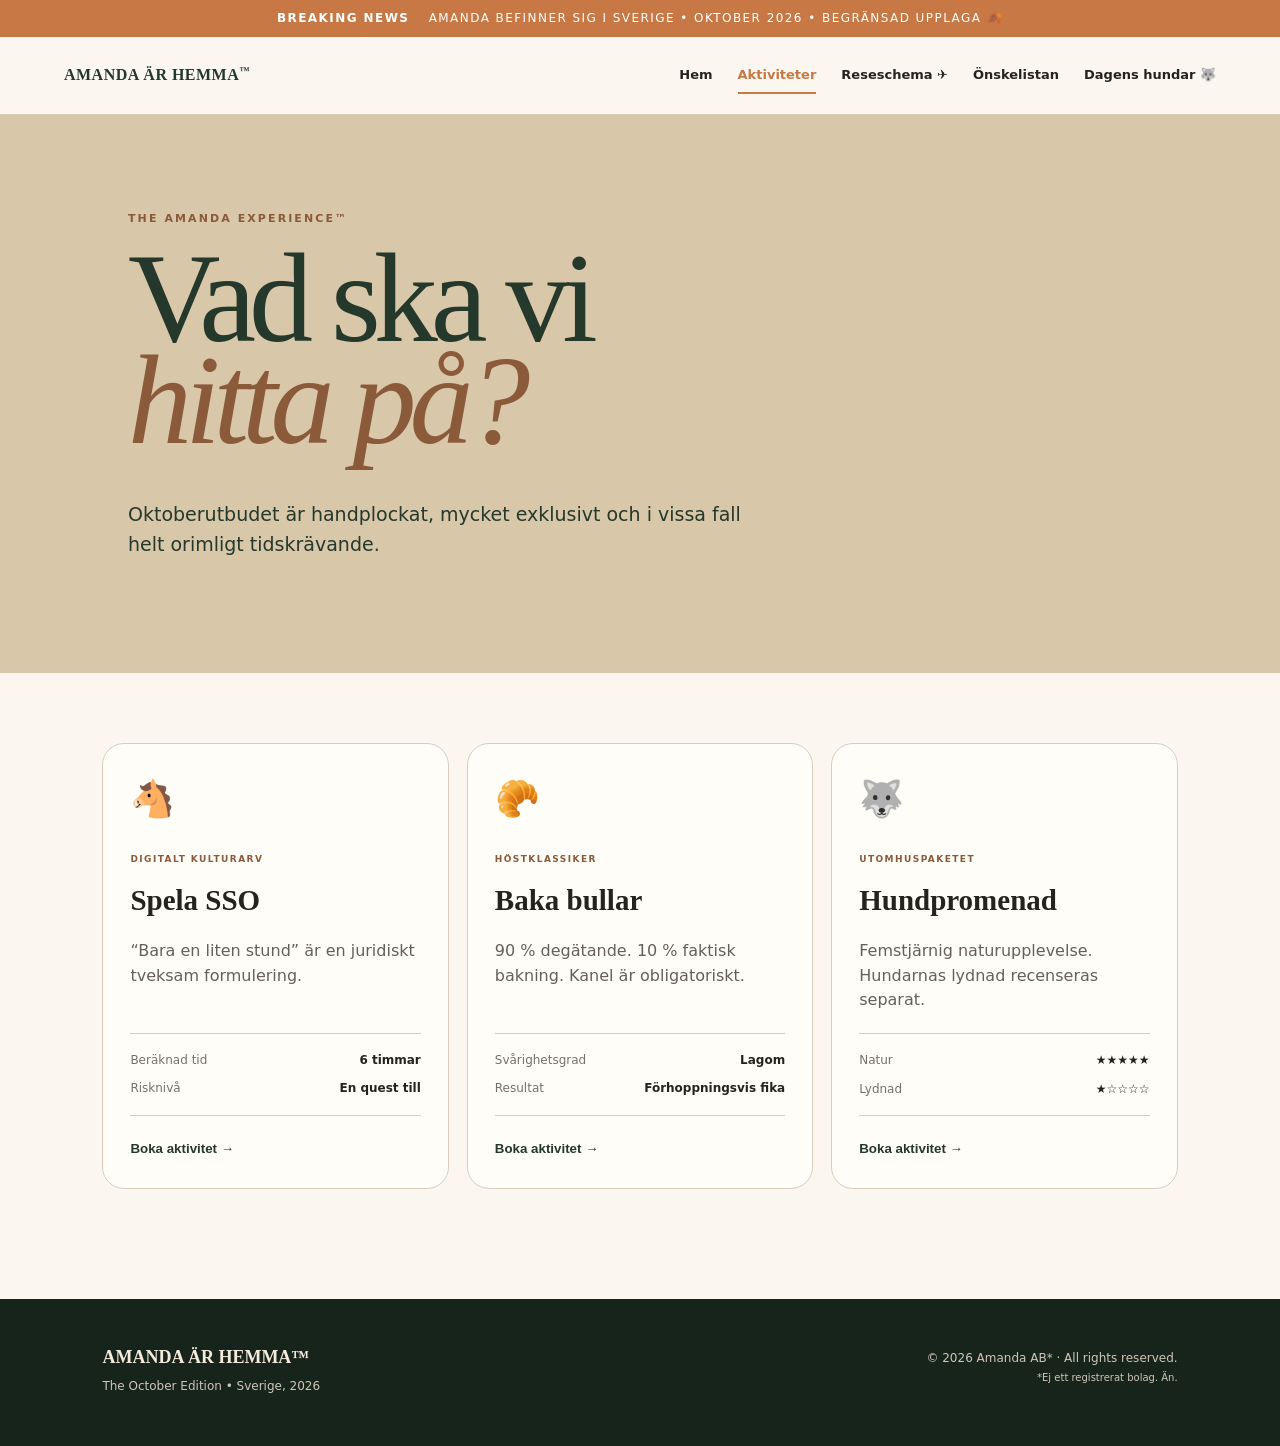
==== aktiviteter.html @ a044fa24 "Remove booking page from navigation and point home to activities" ====
<!doctype html><html lang="sv"><head><meta charset="utf-8"><meta name="viewport" content="width=device-width,initial-scale=1"><meta name="theme-color" content="#24382b"><title>Aktiviteter — Amanda är hemma™</title><link rel="stylesheet" href="style.css"></head><body class="page-akt"><div class="ticker"><span>BREAKING NEWS</span> Amanda befinner sig i Sverige • Oktober 2026 • Begränsad upplaga 🍂</div><header class="site-header"><a class="logo" href="index.html">AMANDA ÄR HEMMA<span>™</span></a><nav aria-label="Huvudmeny"><a href="index.html">Hem</a><a href="aktiviteter.html" class="active">Aktiviteter</a><a href="resa.html">Reseschema ✈️</a><a href="onskelista.html">Önskelistan</a><a href="hundar.html">Dagens hundar 🐺</a></nav></header><main><section class="page-hero activities-hero"><p class="eyebrow">THE AMANDA EXPERIENCE™</p><h1>Vad ska vi<br><em>hitta på?</em></h1><p>Oktoberutbudet är handplockat, mycket exklusivt och i vissa fall helt orimligt tidskrävande.</p></section><section class="content-shell"><div class="cards"><article class="activity-card"><div class="icon">🐴</div><span class="tag">DIGITALT KULTURARV</span><h3>Spela SSO</h3><p>“Bara en liten stund” är en juridiskt tveksam formulering.</p><dl><div><dt>Beräknad tid</dt><dd>6 timmar</dd></div><div><dt>Risknivå</dt><dd>En quest till</dd></div></dl><button class="book" data-activity="SSO-session">Boka aktivitet →</button></article><article class="activity-card"><div class="icon">🥐</div><span class="tag">HÖSTKLASSIKER</span><h3>Baka bullar</h3><p>90 % degätande. 10 % faktisk bakning. Kanel är obligatoriskt.</p><dl><div><dt>Svårighetsgrad</dt><dd>Lagom</dd></div><div><dt>Resultat</dt><dd>Förhoppningsvis fika</dd></div></dl><button class="book" data-activity="bullbak">Boka aktivitet →</button></article><article class="activity-card"><div class="icon">🐺</div><span class="tag">UTOMHUSPAKETET</span><h3>Hundpromenad</h3><p>Femstjärnig naturupplevelse. Hundarnas lydnad recenseras separat.</p><dl><div><dt>Natur</dt><dd>★★★★★</dd></div><div><dt>Lydnad</dt><dd>★☆☆☆☆</dd></div></dl><button class="book" data-activity="hundpromenad">Boka aktivitet →</button></article></div></section></main><footer><div><strong>AMANDA ÄR HEMMA™</strong><p>The October Edition • Sverige, 2026</p></div><p>© 2026 Amanda AB* · All rights reserved.<br><small>*Ej ett registrerat bolag. Än.</small></p></footer><div class="modal" id="modal" aria-hidden="true"><div class="modal-card"><button class="close" aria-label="Stäng">×</button><span class="stamp">FÖRFRÅGAN</span><h2>Bokningsförfrågan mottagen™</h2><p id="modalText"></p><p class="modal-note">Nästa steg: kontakta Amanda på valfritt sätt och hänvisa till denna mycket officiella webbplats.</p><button class="button primary close-button">Utmärkt</button></div></div><script src="script.js"></script></body></html>
---- style.css ----
:root{--green:#24382b;--green2:#314a39;--cream:#f4ebdd;--paper:#fbf7f0;--brown:#8a5a3b;--purple:#80658a;--rust:#c77845;--ink:#25231f;--line:#d9cdbc;--white:#fffdf8}*{box-sizing:border-box}html{scroll-behavior:smooth}body{margin:0;background:var(--paper);color:var(--ink);font-family:Inter,ui-sans-serif,system-ui,-apple-system,BlinkMacSystemFont,"Segoe UI",sans-serif;line-height:1.55}.ticker{background:var(--rust);color:#fff;text-align:center;padding:9px 20px;font-size:12px;letter-spacing:.12em;text-transform:uppercase}.ticker span{font-weight:900;margin-right:14px}.site-header{height:78px;display:flex;align-items:center;justify-content:space-between;padding:0 clamp(22px,5vw,80px);background:rgba(251,247,240,.94);border-bottom:1px solid var(--line);position:sticky;top:0;z-index:20;backdrop-filter:blur(12px)}.logo{font-family:Georgia,serif;font-weight:800;color:var(--green);text-decoration:none;letter-spacing:.03em}.logo span{font-size:10px;vertical-align:top}.site-header nav{display:flex;gap:25px}.site-header nav a{color:var(--ink);text-decoration:none;font-size:13px;font-weight:700}.site-header nav a:hover{color:var(--rust)}.hero{min-height:690px;background:var(--green);color:var(--cream);display:grid;grid-template-columns:minmax(0,1.25fr) minmax(310px,.75fr);gap:70px;align-items:center;padding:90px clamp(24px,8vw,130px);position:relative;overflow:hidden}.hero:after{content:"";width:460px;height:460px;border:1px solid rgba(244,235,221,.12);border-radius:50%;position:absolute;right:-130px;top:-180px}.leaf{position:absolute;font-size:44px;opacity:.45;filter:saturate(.7);transform:rotate(-20deg)}.leaf-one{left:3%;top:14%}.leaf-two{left:52%;bottom:10%;font-size:31px;transform:rotate(25deg)}.eyebrow{font-size:11px;font-weight:900;letter-spacing:.19em;color:#d7bd8e;margin:0 0 20px;text-transform:uppercase}.eyebrow.brown{color:var(--brown)}.eyebrow.purple{color:var(--purple)}.eyebrow.light{color:#e7cfa9}.hero h1{font-family:Georgia,"Times New Roman",serif;font-size:clamp(64px,9vw,124px);line-height:.78;letter-spacing:-.055em;margin:0 0 35px;font-weight:500}.hero h1 em{color:#d4a06f;font-weight:400}.lead{max-width:650px;font-size:20px;color:#e5ddcf}.badges{display:flex;gap:10px;flex-wrap:wrap;margin:30px 0}.badges span{border:1px solid rgba(255,255,255,.2);border-radius:999px;padding:8px 12px;font-size:12px;background:rgba(255,255,255,.05)}.hero-actions{display:flex;gap:12px;flex-wrap:wrap}.button{border:0;border-radius:999px;padding:14px 21px;font:inherit;font-size:13px;font-weight:800;text-decoration:none;display:inline-block;cursor:pointer}.primary{background:var(--rust);color:white}.ghost{border:1px solid rgba(255,255,255,.3);color:var(--cream)}.cream{background:var(--cream);color:var(--green)}.countdown-card{background:var(--cream);color:var(--ink);border-radius:28px;padding:30px;transform:rotate(1.5deg);box-shadow:0 24px 60px rgba(0,0,0,.2);position:relative;z-index:2}.tiny{font-size:10px;font-weight:900;letter-spacing:.17em;color:var(--brown)}.status{font-family:Georgia,serif;font-size:26px;margin:13px 0 28px}.status i{display:inline-block;width:9px;height:9px;background:#6d8d61;border-radius:50%;box-shadow:0 0 0 5px #dfe7d8;margin-right:8px}.countdown{display:grid;grid-template-columns:repeat(3,1fr);gap:8px}.countdown div{background:#e9dfcf;border-radius:14px;padding:15px 8px;text-align:center}.countdown strong{font-family:Georgia,serif;font-size:37px;display:block;line-height:1}.countdown span{font-size:10px;text-transform:uppercase;letter-spacing:.1em}.fineprint{font-weight:800;margin:22px 0 3px}.asterisk{font-size:10px;color:#756c61;margin:0}.section{padding:100px clamp(24px,8vw,130px);scroll-margin-top:75px}.section-heading{max-width:760px;margin-bottom:45px}.section-heading h2,.booking h2{font-family:Georgia,serif;font-size:clamp(42px,5vw,68px);line-height:1.02;margin:0 0 15px;font-weight:500;letter-spacing:-.035em}.section-heading>p:last-child{color:#6f675e;font-size:17px}.cards{display:grid;grid-template-columns:repeat(3,1fr);gap:18px}.activity-card{background:var(--white);border:1px solid var(--line);border-radius:22px;padding:27px;transition:.2s}.activity-card:hover{transform:translateY(-5px);box-shadow:0 16px 35px rgba(74,56,38,.08)}.icon{font-size:36px;margin-bottom:18px}.tag,.wish-grid span,.dog-placeholder span{font-size:9px;font-weight:900;letter-spacing:.16em;color:var(--brown)}.activity-card h3,.wish-grid h3,.dog-placeholder h3,.booking-box h3{font-family:Georgia,serif;font-size:29px;margin:8px 0}.activity-card>p{min-height:74px;color:#665f57}.activity-card dl{border-top:1px solid var(--line);border-bottom:1px solid var(--line);padding:12px 0;margin:20px 0}.activity-card dl div{display:flex;justify-content:space-between;gap:10px;padding:5px 0;font-size:12px}.activity-card dt{color:#777066}.activity-card dd{margin:0;font-weight:800;text-align:right}.book{background:none;border:0;padding:5px 0;color:var(--green);font-weight:900;cursor:pointer}.booking{background:var(--green2);color:var(--cream);display:grid;grid-template-columns:1fr 1fr;gap:70px;align-items:center}.booking-copy{max-width:600px;font-size:18px;color:#ded7ca}.booking-box{background:#1d3024;border:1px solid rgba(255,255,255,.15);border-radius:24px;padding:32px}.availability{font-size:10px;letter-spacing:.13em;color:#d7bd8e;font-weight:900}.booking-box p{color:#d8d0c3}.wishlist{background:#eee7ef}.wish-grid{display:grid;grid-template-columns:repeat(3,1fr);gap:18px}.wish-grid article{background:#f8f3f8;border:1px solid #d6c7d9;border-radius:22px;padding:28px;min-height:190px}.wish-grid span{color:var(--purple)}.wish-grid p{color:#6f6371}.dog-placeholder{border:1px dashed var(--brown);background:#f0e5d4;border-radius:24px;padding:35px;display:grid;grid-template-columns:auto 1fr auto;gap:30px;align-items:center}.dog-emoji{font-size:68px}.dog-placeholder h3{margin:5px 0}.dog-placeholder p{margin:0;color:#6b6258}.rating{font-family:Georgia,serif;font-size:31px;text-align:center;color:var(--green)}.rating small{font:700 10px Inter,system-ui,sans-serif;text-transform:uppercase;letter-spacing:.12em}.terms{background:var(--rust);color:white;text-align:center;padding:75px clamp(24px,12vw,190px)}.terms p{font-size:10px;letter-spacing:.18em;font-weight:900}.terms h2{font-family:Georgia,serif;font-size:clamp(28px,4vw,50px);line-height:1.15;font-weight:500;margin:15px auto 0;max-width:1000px}footer{background:#17241b;color:#cfc6b9;padding:45px clamp(24px,8vw,130px);display:flex;justify-content:space-between;gap:30px;font-size:12px}footer strong{font-family:Georgia,serif;color:var(--cream);font-size:18px}footer p{margin:5px 0;text-align:right}.modal{position:fixed;inset:0;background:rgba(20,24,20,.72);z-index:50;display:none;place-items:center;padding:20px}.modal.open{display:grid}.modal-card{background:var(--cream);max-width:520px;border-radius:26px;padding:38px;position:relative;box-shadow:0 30px 80px rgba(0,0,0,.35)}.modal-card h2{font-family:Georgia,serif;font-size:39px;line-height:1;margin:12px 0}.stamp{font-size:10px;letter-spacing:.18em;font-weight:900;color:var(--rust)}.close{position:absolute;right:18px;top:14px;border:0;background:none;font-size:28px;cursor:pointer}.modal-note{font-size:12px;color:#6f675e;border-top:1px solid var(--line);padding-top:16px;margin:20px 0}.close-button{width:100%}@media(max-width:850px){.site-header{height:auto;padding:18px 22px;align-items:flex-start;gap:12px}.site-header nav{justify-content:flex-end;gap:10px 16px;flex-wrap:wrap}.site-header nav a{font-size:11px}.hero{grid-template-columns:1fr;padding:70px 24px;gap:45px}.hero h1{font-size:72px}.countdown-card{max-width:480px}.cards,.wish-grid{grid-template-columns:1fr}.activity-card>p{min-height:auto}.booking{grid-template-columns:1fr;gap:30px}.dog-placeholder{grid-template-columns:1fr;text-align:center}.rating{margin-top:5px}footer{flex-direction:column}footer p{text-align:left}}@media(max-width:560px){.ticker{font-size:9px}.site-header{position:relative}.logo{font-size:13px;white-space:nowrap}.site-header nav{display:none}.hero{min-height:auto}.hero h1{font-size:59px}.lead{font-size:17px}.section{padding:75px 20px}.section-heading h2,.booking h2{font-size:43px}.countdown-card{padding:24px}.countdown strong{font-size:30px}.modal-card{padding:30px 24px}}.travel{background:var(--brown);color:var(--cream)}.travel .section-heading>p:last-child{color:#eadfce}.travel-board{background:#70472f;border:1px solid rgba(255,255,255,.16);border-radius:28px;padding:34px}.travel-status{display:flex;align-items:baseline;gap:18px;flex-wrap:wrap;border-bottom:1px solid rgba(255,255,255,.16);padding-bottom:25px;margin-bottom:34px}.travel-status span{font-size:10px;letter-spacing:.17em;font-weight:900;color:#e5c89f}.travel-status strong{font-family:Georgia,serif;font-size:34px}.travel-status small{color:#dfd0bd}.route{display:grid;grid-template-columns:1fr 80px 1fr 80px 1fr;align-items:center}.stop{position:relative;background:#f4ebdd;color:var(--ink);border-radius:18px;padding:24px;min-height:160px}.stop span{font-size:9px;font-weight:900;letter-spacing:.16em;color:var(--rust)}.stop h3{font-family:Georgia,serif;font-size:27px;margin:7px 0}.stop p{font-size:12px;color:#6f675e;margin:0}.stop.active{outline:3px solid #d5a16e}.dot{width:9px;height:9px;border-radius:50%;background:var(--rust);position:absolute;right:15px;top:15px}.flight-line{height:1px;background:rgba(255,255,255,.35);text-align:center}.flight-line span{background:#70472f;padding:0 8px;position:relative;top:-13px;font-size:20px}.route-note{font-size:11px;color:#dfd0bd;margin:25px 0 0;text-align:center}@media(max-width:850px){.route{grid-template-columns:1fr;gap:12px}.flight-line{height:35px;width:1px;margin:auto}.flight-line span{display:block;top:5px;left:-12px;background:#70472f}.travel-board{padding:24px}}.home-links{background:var(--paper)}.portal-grid{display:grid;grid-template-columns:repeat(5,1fr);gap:14px}.portal-grid a{background:var(--white);border:1px solid var(--line);border-radius:20px;padding:24px;color:var(--ink);text-decoration:none;transition:.2s}.portal-grid a:hover{transform:translateY(-4px);box-shadow:0 14px 30px rgba(74,56,38,.08)}.portal-grid span{font-size:10px;font-weight:900;letter-spacing:.15em;color:var(--rust)}.portal-grid h3{font-family:Georgia,serif;font-size:24px;margin:8px 0}.portal-grid p{font-size:12px;color:#6f675e}.route-second,.route-third{margin-top:18px}@media(max-width:1050px){.portal-grid{grid-template-columns:repeat(2,1fr)}}@media(max-width:560px){.portal-grid{grid-template-columns:1fr}}
.site-header nav a.active{color:var(--rust);position:relative}.site-header nav a.active:after{content:"";height:2px;background:var(--rust);position:absolute;left:0;right:0;bottom:-9px}
.page-hero{min-height:520px;padding:95px clamp(24px,10vw,160px);display:flex;flex-direction:column;justify-content:center}.page-hero h1,.travel-cover h1,.dogs-cover h1{font-family:Georgia,serif;font-size:clamp(70px,10vw,132px);line-height:.8;letter-spacing:-.055em;font-weight:500;margin:0 0 30px}.page-hero h1 em,.travel-cover h1 em,.dogs-cover h1 em{font-weight:400}.page-hero>p:last-child{max-width:650px;font-size:19px}
.activities-hero{background:#d9c7a9;color:var(--green)}.activities-hero .eyebrow{color:var(--brown)}.activities-hero h1 em{color:var(--brown)}
.content-shell{padding:70px clamp(24px,8vw,130px) 110px;background:var(--paper)}
.booking-hero{background:var(--green);color:var(--cream)}.booking-hero h1 em{color:#d4a06f}.booking-hero>p:last-child{color:#ddd4c7}.booking-page{padding:80px clamp(24px,10vw,160px);background:#d8c7ad}.booking-ticket{max-width:1000px;margin:auto;background:var(--cream);border-radius:4px;display:grid;grid-template-columns:1.4fr .8fr;box-shadow:0 22px 50px rgba(49,39,27,.15);overflow:hidden}.booking-ticket>div{padding:45px}.booking-ticket h2{font-family:Georgia,serif;font-size:48px;line-height:1;margin:12px 0}.ticket-meta{border-left:2px dashed #cdbda8;display:flex;flex-direction:column;gap:8px}.ticket-meta span{font-size:9px;font-weight:900;letter-spacing:.16em;color:var(--brown);margin-top:10px}.ticket-meta strong{font-family:Georgia,serif;font-size:20px}.ticket-meta .button{margin-top:20px}.legal-joke{max-width:900px;margin:28px auto 0;font-size:11px;text-align:center;color:#716352}
.travel-cover{min-height:620px;background:#24382b;color:var(--cream);padding:90px clamp(24px,9vw,145px);position:relative}.travel-cover h1 em{color:#d4a06f}.departure{position:absolute;right:9vw;bottom:75px;border:1px solid rgba(255,255,255,.2);padding:24px 30px;min-width:300px}.departure span{font-size:9px;letter-spacing:.18em;color:#d7bd8e}.departure strong{display:block;font-family:Georgia,serif;font-size:44px}.departure p{margin:0;color:#ddd4c7}.journey{background:#efe4d2;padding:90px clamp(24px,10vw,160px)}.journey-intro{max-width:700px;margin-bottom:70px}.journey-intro span{font-size:10px;font-weight:900;letter-spacing:.18em;color:var(--rust)}.journey-intro h2{font-family:Georgia,serif;font-size:58px;line-height:1;margin:12px 0}.timeline{max-width:950px;margin:auto;border-left:1px solid #aa8a6d}.timeline article{display:grid;grid-template-columns:180px 1fr;gap:35px;padding:0 0 55px 38px;position:relative}.timeline article:before{content:"";width:11px;height:11px;background:var(--rust);border-radius:50%;position:absolute;left:-6px;top:7px}.timeline time{font-size:10px;font-weight:900;letter-spacing:.12em;color:var(--brown)}.timeline h3{font-family:Georgia,serif;font-size:32px;margin:0 0 7px}.timeline p{margin:0;color:#655c52}.timeline .uncertain:before{background:var(--purple)}.travel-disclaimer{max-width:950px;margin:auto;border-top:1px solid #cdb99e;padding-top:25px;font-size:10px;font-weight:900;letter-spacing:.12em}
.wish-hero{background:#80658a;color:#fff}.wish-hero .eyebrow{color:#e8d8eb}.wish-hero h1 em{color:#ead7ed}.wish-hero>p:last-child{color:#eee5ef}.catalog{padding:80px clamp(24px,9vw,145px) 110px;background:#f3edf4}.catalog-head{display:flex;justify-content:space-between;border-bottom:1px solid #cdbdd0;margin-bottom:35px;padding-bottom:15px;font-size:10px;letter-spacing:.13em;color:var(--purple)}.catalog-head p{margin:0}
.dogs-cover{min-height:560px;background:#efe2cc;display:grid;grid-template-columns:1fr .7fr;align-items:center;padding:80px clamp(24px,9vw,145px)}.dogs-cover h1{color:var(--green)}.dogs-cover h1 em{color:var(--brown)}.dogs-cover>div>p:last-child{max-width:580px;font-size:18px;color:#6f6253}.dog-big{font-size:120px;text-align:center}.dog-report{display:grid;grid-template-columns:1fr 1fr;gap:70px;padding:80px clamp(24px,9vw,145px);background:var(--paper)}.report-photo{min-height:430px;border:1px dashed var(--brown);display:flex;flex-direction:column;align-items:center;justify-content:center;background:#f0e5d4}.report-photo span{font-size:9px;font-weight:900;letter-spacing:.16em;color:var(--brown)}.report-photo div{font-size:100px}.report-stats dl{border-top:1px solid var(--line)}.report-stats dl div{display:flex;justify-content:space-between;border-bottom:1px solid var(--line);padding:18px 0}.report-stats dd{font-weight:900}.home-intro{background:#d8c7ad;padding:80px clamp(24px,10vw,160px)}.home-intro>p{font-size:10px;font-weight:900;letter-spacing:.18em;color:var(--brown)}.home-intro h2{font-family:Georgia,serif;font-size:clamp(38px,5vw,68px);line-height:1;margin:12px 0 25px}.home-intro a{font-weight:900;color:var(--green)}
@media(max-width:850px){.booking-ticket,.dogs-cover,.dog-report{grid-template-columns:1fr}.ticket-meta{border-left:0;border-top:2px dashed #cdbda8}.departure{position:static;margin-top:40px;max-width:400px}.timeline article{grid-template-columns:1fr;gap:8px}.dog-big{text-align:left}.page-hero,.travel-cover{min-height:480px}.page-hero h1,.travel-cover h1,.dogs-cover h1{font-size:72px}}
@media(max-width:560px){.page-hero,.travel-cover,.dogs-cover{padding:65px 20px;min-height:420px}.page-hero h1,.travel-cover h1,.dogs-cover h1{font-size:57px}.journey,.booking-page,.catalog,.dog-report,.content-shell{padding:60px 20px}.journey-intro h2{font-size:42px}.timeline{margin-left:6px}.timeline article{padding-left:25px}.booking-ticket>div{padding:28px}.booking-ticket h2{font-size:37px}.dog-big{font-size:75px}}
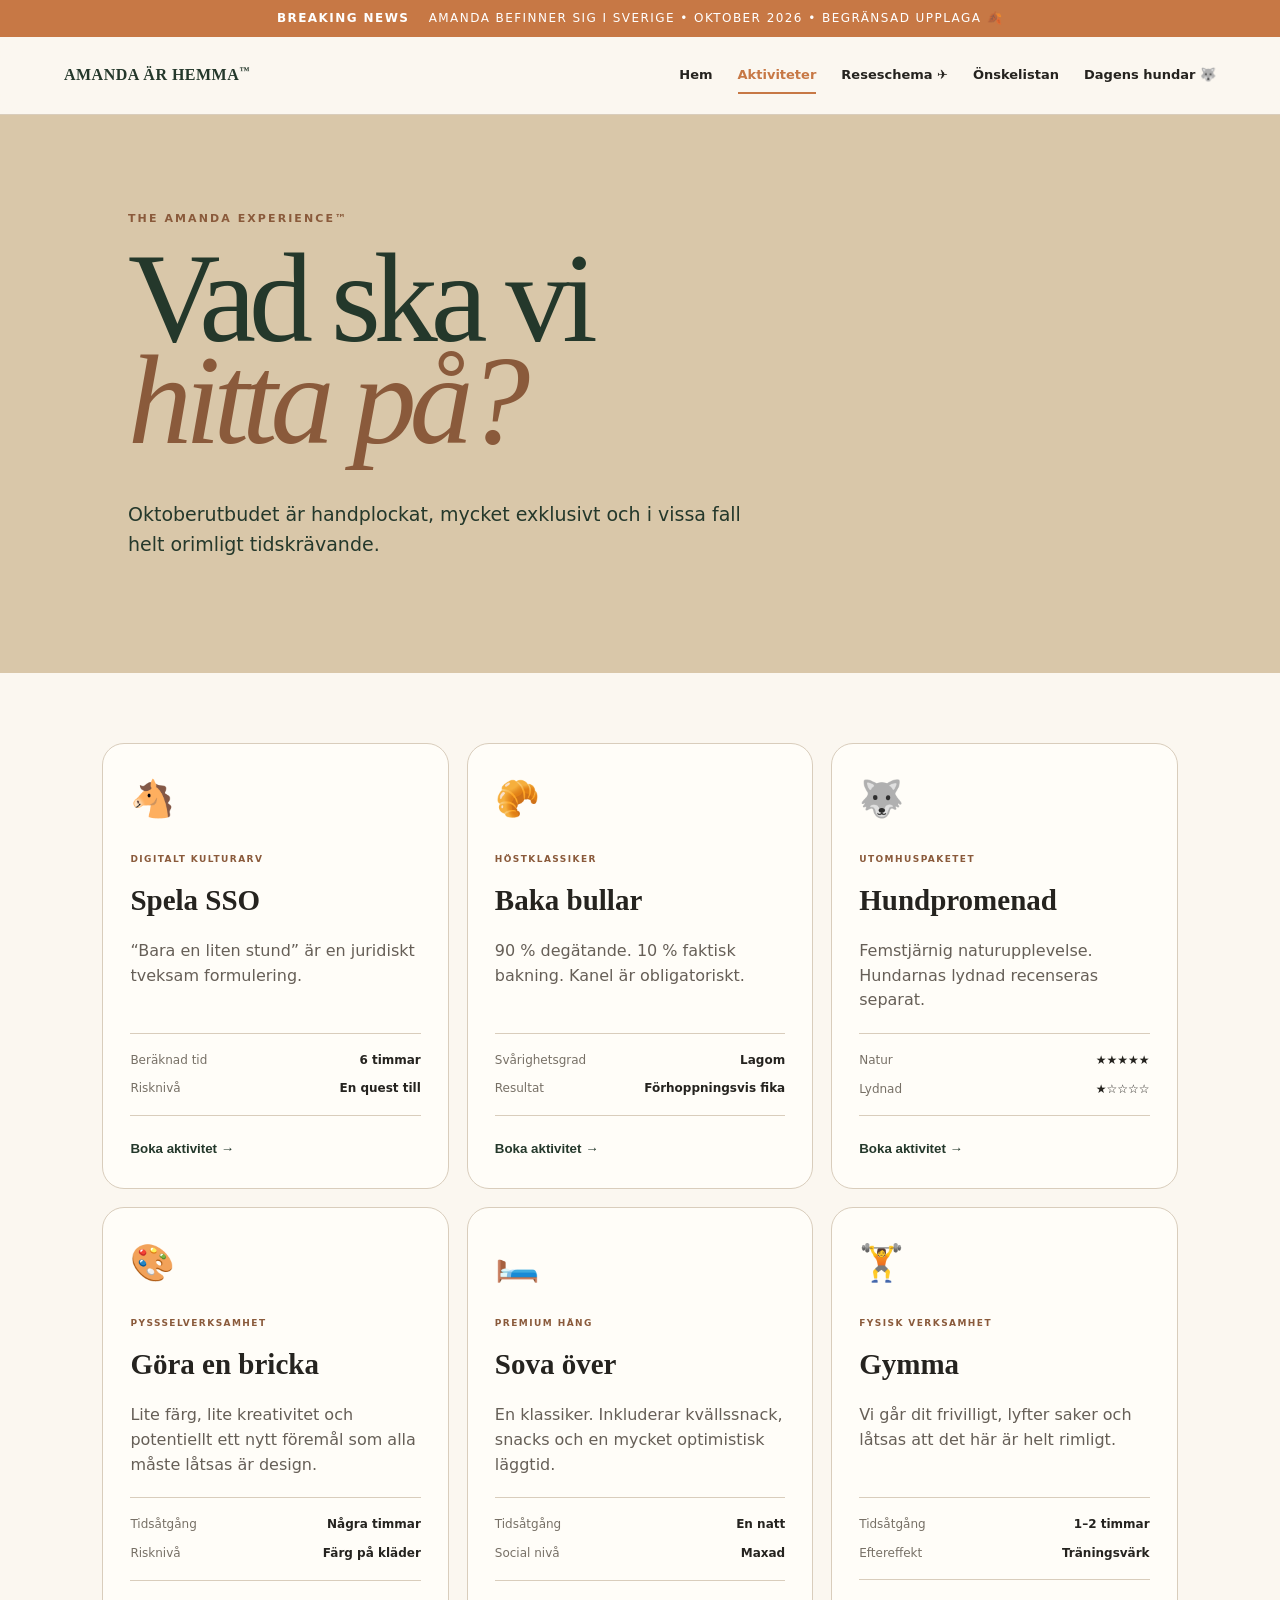
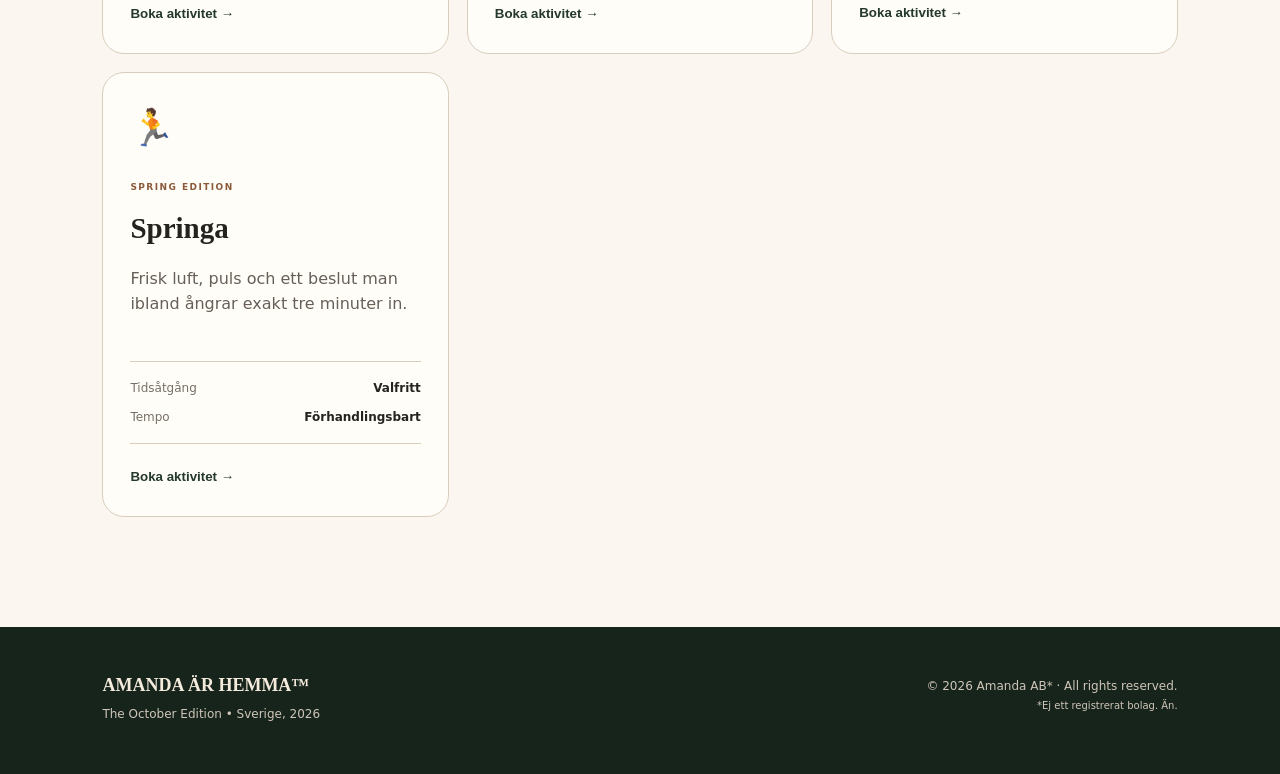
==== commit 914b54cc: "Add more Amanda activities" ====
--- a/aktiviteter.html
+++ b/aktiviteter.html
@@ -1 +1 @@
-<!doctype html><html lang="sv"><head><meta charset="utf-8"><meta name="viewport" content="width=device-width,initial-scale=1"><meta name="theme-color" content="#24382b"><title>Aktiviteter — Amanda är hemma™</title><link rel="stylesheet" href="style.css"></head><body class="page-akt"><div class="ticker"><span>BREAKING NEWS</span> Amanda befinner sig i Sverige • Oktober 2026 • Begränsad upplaga 🍂</div><header class="site-header"><a class="logo" href="index.html">AMANDA ÄR HEMMA<span>™</span></a><nav aria-label="Huvudmeny"><a href="index.html">Hem</a><a href="aktiviteter.html" class="active">Aktiviteter</a><a href="resa.html">Reseschema ✈️</a><a href="onskelista.html">Önskelistan</a><a href="hundar.html">Dagens hundar 🐺</a></nav></header><main><section class="page-hero activities-hero"><p class="eyebrow">THE AMANDA EXPERIENCE™</p><h1>Vad ska vi<br><em>hitta på?</em></h1><p>Oktoberutbudet är handplockat, mycket exklusivt och i vissa fall helt orimligt tidskrävande.</p></section><section class="content-shell"><div class="cards"><article class="activity-card"><div class="icon">🐴</div><span class="tag">DIGITALT KULTURARV</span><h3>Spela SSO</h3><p>“Bara en liten stund” är en juridiskt tveksam formulering.</p><dl><div><dt>Beräknad tid</dt><dd>6 timmar</dd></div><div><dt>Risknivå</dt><dd>En quest till</dd></div></dl><button class="book" data-activity="SSO-session">Boka aktivitet →</button></article><article class="activity-card"><div class="icon">🥐</div><span class="tag">HÖSTKLASSIKER</span><h3>Baka bullar</h3><p>90 % degätande. 10 % faktisk bakning. Kanel är obligatoriskt.</p><dl><div><dt>Svårighetsgrad</dt><dd>Lagom</dd></div><div><dt>Resultat</dt><dd>Förhoppningsvis fika</dd></div></dl><button class="book" data-activity="bullbak">Boka aktivitet →</button></article><article class="activity-card"><div class="icon">🐺</div><span class="tag">UTOMHUSPAKETET</span><h3>Hundpromenad</h3><p>Femstjärnig naturupplevelse. Hundarnas lydnad recenseras separat.</p><dl><div><dt>Natur</dt><dd>★★★★★</dd></div><div><dt>Lydnad</dt><dd>★☆☆☆☆</dd></div></dl><button class="book" data-activity="hundpromenad">Boka aktivitet →</button></article></div></section></main><footer><div><strong>AMANDA ÄR HEMMA™</strong><p>The October Edition • Sverige, 2026</p></div><p>© 2026 Amanda AB* · All rights reserved.<br><small>*Ej ett registrerat bolag. Än.</small></p></footer><div class="modal" id="modal" aria-hidden="true"><div class="modal-card"><button class="close" aria-label="Stäng">×</button><span class="stamp">FÖRFRÅGAN</span><h2>Bokningsförfrågan mottagen™</h2><p id="modalText"></p><p class="modal-note">Nästa steg: kontakta Amanda på valfritt sätt och hänvisa till denna mycket officiella webbplats.</p><button class="button primary close-button">Utmärkt</button></div></div><script src="script.js"></script></body></html>+<!doctype html><html lang="sv"><head><meta charset="utf-8"><meta name="viewport" content="width=device-width,initial-scale=1"><meta name="theme-color" content="#24382b"><title>Aktiviteter — Amanda är hemma™</title><link rel="stylesheet" href="style.css"></head><body class="page-akt"><div class="ticker"><span>BREAKING NEWS</span> Amanda befinner sig i Sverige • Oktober 2026 • Begränsad upplaga 🍂</div><header class="site-header"><a class="logo" href="index.html">AMANDA ÄR HEMMA<span>™</span></a><nav aria-label="Huvudmeny"><a href="index.html">Hem</a><a href="aktiviteter.html" class="active">Aktiviteter</a><a href="resa.html">Reseschema ✈️</a><a href="onskelista.html">Önskelistan</a><a href="hundar.html">Dagens hundar 🐺</a></nav></header><main><section class="page-hero activities-hero"><p class="eyebrow">THE AMANDA EXPERIENCE™</p><h1>Vad ska vi<br><em>hitta på?</em></h1><p>Oktoberutbudet är handplockat, mycket exklusivt och i vissa fall helt orimligt tidskrävande.</p></section><section class="content-shell"><div class="cards"><article class="activity-card"><div class="icon">🐴</div><span class="tag">DIGITALT KULTURARV</span><h3>Spela SSO</h3><p>“Bara en liten stund” är en juridiskt tveksam formulering.</p><dl><div><dt>Beräknad tid</dt><dd>6 timmar</dd></div><div><dt>Risknivå</dt><dd>En quest till</dd></div></dl><button class="book" data-activity="SSO-session">Boka aktivitet →</button></article><article class="activity-card"><div class="icon">🥐</div><span class="tag">HÖSTKLASSIKER</span><h3>Baka bullar</h3><p>90 % degätande. 10 % faktisk bakning. Kanel är obligatoriskt.</p><dl><div><dt>Svårighetsgrad</dt><dd>Lagom</dd></div><div><dt>Resultat</dt><dd>Förhoppningsvis fika</dd></div></dl><button class="book" data-activity="bullbak">Boka aktivitet →</button></article><article class="activity-card"><div class="icon">🐺</div><span class="tag">UTOMHUSPAKETET</span><h3>Hundpromenad</h3><p>Femstjärnig naturupplevelse. Hundarnas lydnad recenseras separat.</p><dl><div><dt>Natur</dt><dd>★★★★★</dd></div><div><dt>Lydnad</dt><dd>★☆☆☆☆</dd></div></dl><button class="book" data-activity="hundpromenad">Boka aktivitet →</button></article><article class="activity-card"><div class="icon">🎨</div><span class="tag">PYSSSELVERKSAMHET</span><h3>Göra en bricka</h3><p>Lite färg, lite kreativitet och potentiellt ett nytt föremål som alla måste låtsas är design.</p><dl><div><dt>Tidsåtgång</dt><dd>Några timmar</dd></div><div><dt>Risknivå</dt><dd>Färg på kläder</dd></div></dl><button class="book" data-activity="göra en bricka">Boka aktivitet →</button></article><article class="activity-card"><div class="icon">🛏️</div><span class="tag">PREMIUM HÄNG</span><h3>Sova över</h3><p>En klassiker. Inkluderar kvällssnack, snacks och en mycket optimistisk läggtid.</p><dl><div><dt>Tidsåtgång</dt><dd>En natt</dd></div><div><dt>Social nivå</dt><dd>Maxad</dd></div></dl><button class="book" data-activity="sova över">Boka aktivitet →</button></article><article class="activity-card"><div class="icon">🏋️</div><span class="tag">FYSISK VERKSAMHET</span><h3>Gymma</h3><p>Vi går dit frivilligt, lyfter saker och låtsas att det här är helt rimligt.</p><dl><div><dt>Tidsåtgång</dt><dd>1–2 timmar</dd></div><div><dt>Eftereffekt</dt><dd>Träningsvärk</dd></div></dl><button class="book" data-activity="gymma">Boka aktivitet →</button></article><article class="activity-card"><div class="icon">🏃</div><span class="tag">SPRING EDITION</span><h3>Springa</h3><p>Frisk luft, puls och ett beslut man ibland ångrar exakt tre minuter in.</p><dl><div><dt>Tidsåtgång</dt><dd>Valfritt</dd></div><div><dt>Tempo</dt><dd>Förhandlingsbart</dd></div></dl><button class="book" data-activity="springa">Boka aktivitet →</button></article></div></section></main><footer><div><strong>AMANDA ÄR HEMMA™</strong><p>The October Edition • Sverige, 2026</p></div><p>© 2026 Amanda AB* · All rights reserved.<br><small>*Ej ett registrerat bolag. Än.</small></p></footer><div class="modal" id="modal" aria-hidden="true"><div class="modal-card"><button class="close" aria-label="Stäng">×</button><span class="stamp">FÖRFRÅGAN</span><h2>Bokningsförfrågan mottagen™</h2><p id="modalText"></p><p class="modal-note">Nästa steg: kontakta Amanda på valfritt sätt och hänvisa till denna mycket officiella webbplats.</p><button class="button primary close-button">Utmärkt</button></div></div><script src="script.js"></script></body></html>
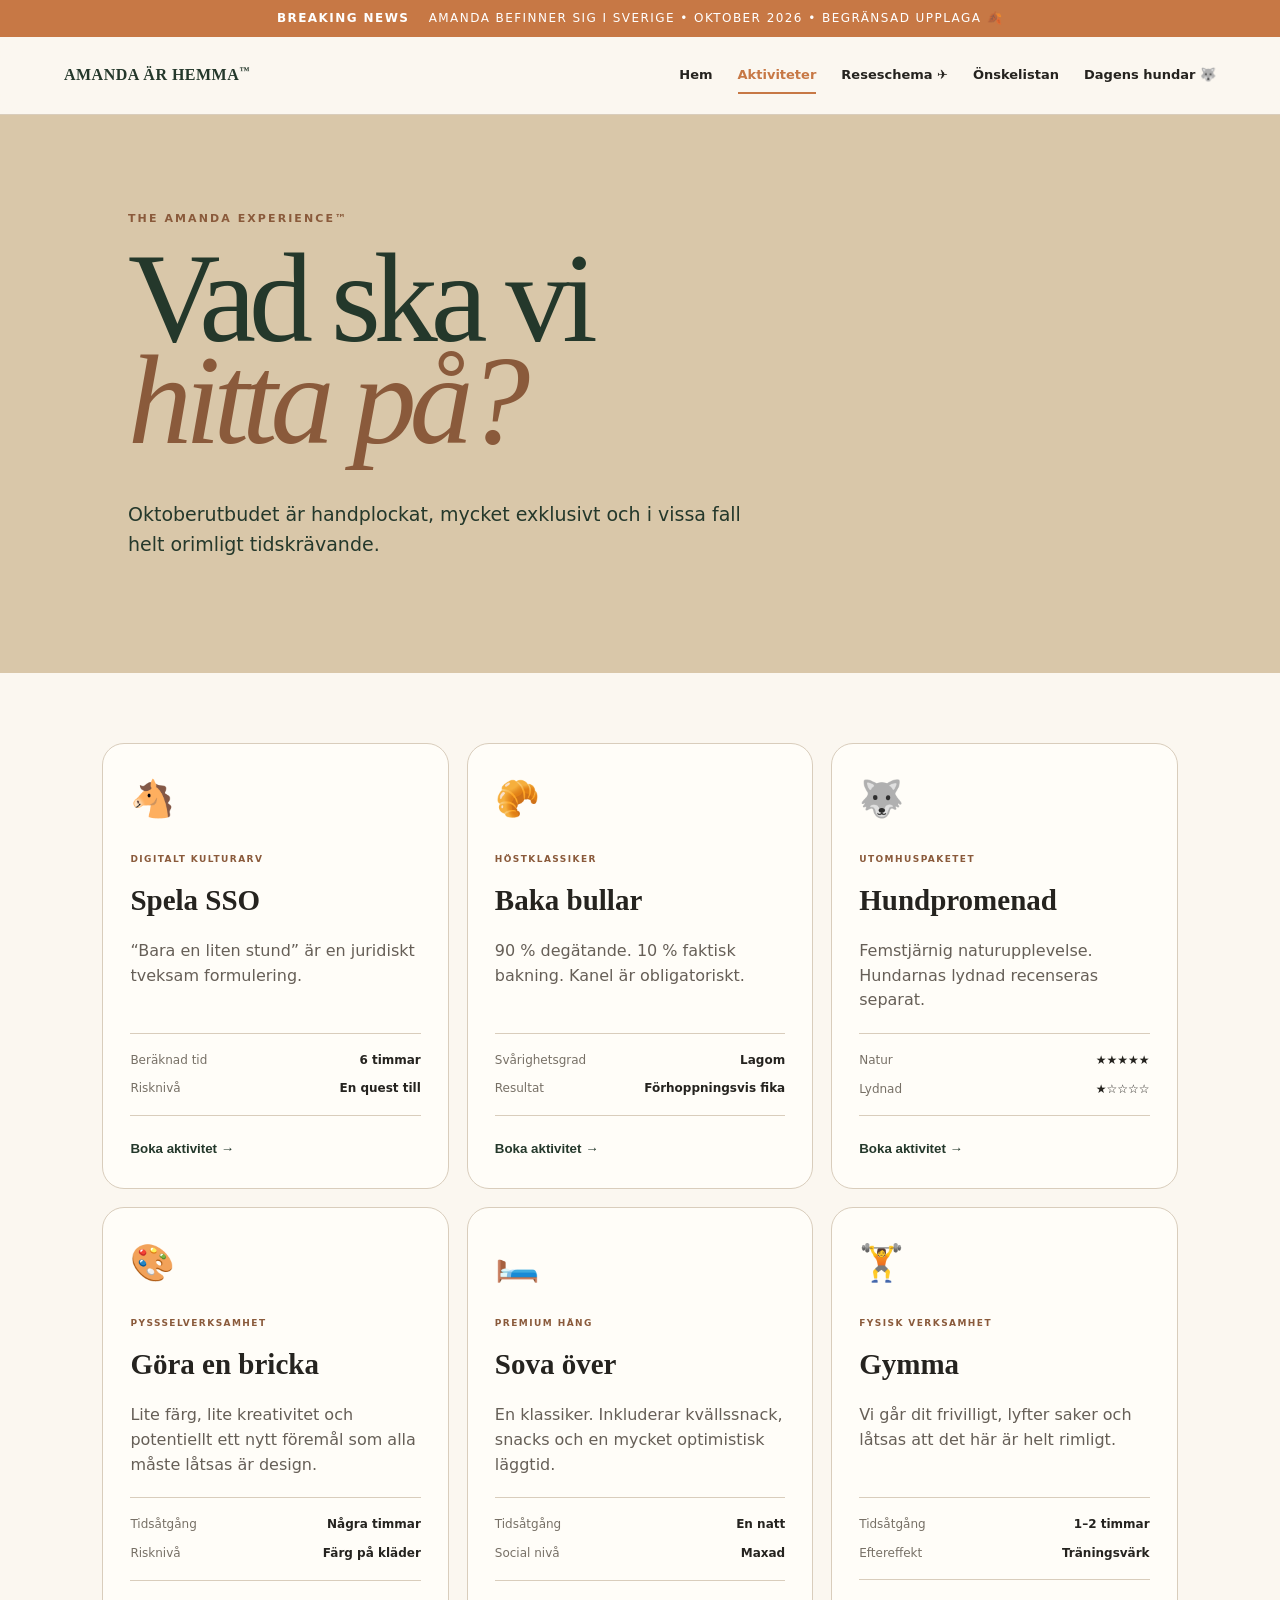
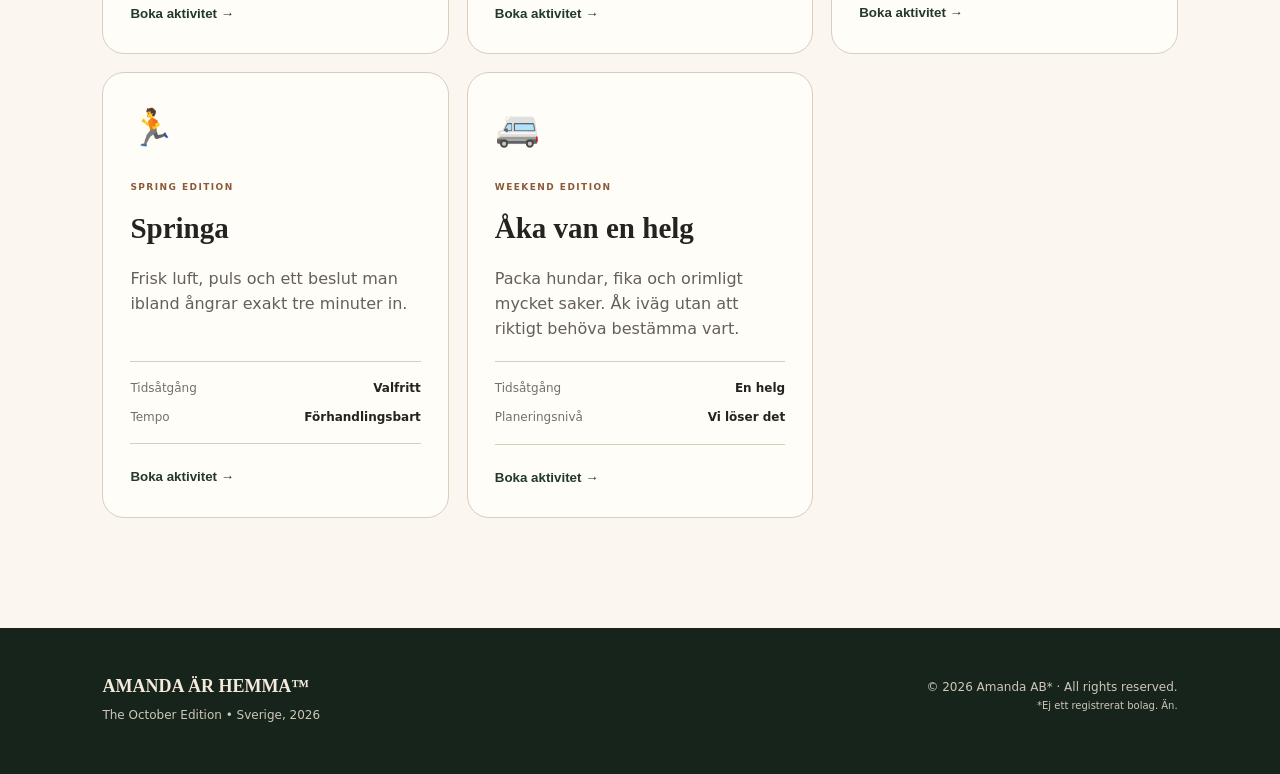
==== commit b2b00b58: "Add van weekend activity" ====
--- a/aktiviteter.html
+++ b/aktiviteter.html
@@ -1 +1 @@
-<!doctype html><html lang="sv"><head><meta charset="utf-8"><meta name="viewport" content="width=device-width,initial-scale=1"><meta name="theme-color" content="#24382b"><title>Aktiviteter — Amanda är hemma™</title><link rel="stylesheet" href="style.css"></head><body class="page-akt"><div class="ticker"><span>BREAKING NEWS</span> Amanda befinner sig i Sverige • Oktober 2026 • Begränsad upplaga 🍂</div><header class="site-header"><a class="logo" href="index.html">AMANDA ÄR HEMMA<span>™</span></a><nav aria-label="Huvudmeny"><a href="index.html">Hem</a><a href="aktiviteter.html" class="active">Aktiviteter</a><a href="resa.html">Reseschema ✈️</a><a href="onskelista.html">Önskelistan</a><a href="hundar.html">Dagens hundar 🐺</a></nav></header><main><section class="page-hero activities-hero"><p class="eyebrow">THE AMANDA EXPERIENCE™</p><h1>Vad ska vi<br><em>hitta på?</em></h1><p>Oktoberutbudet är handplockat, mycket exklusivt och i vissa fall helt orimligt tidskrävande.</p></section><section class="content-shell"><div class="cards"><article class="activity-card"><div class="icon">🐴</div><span class="tag">DIGITALT KULTURARV</span><h3>Spela SSO</h3><p>“Bara en liten stund” är en juridiskt tveksam formulering.</p><dl><div><dt>Beräknad tid</dt><dd>6 timmar</dd></div><div><dt>Risknivå</dt><dd>En quest till</dd></div></dl><button class="book" data-activity="SSO-session">Boka aktivitet →</button></article><article class="activity-card"><div class="icon">🥐</div><span class="tag">HÖSTKLASSIKER</span><h3>Baka bullar</h3><p>90 % degätande. 10 % faktisk bakning. Kanel är obligatoriskt.</p><dl><div><dt>Svårighetsgrad</dt><dd>Lagom</dd></div><div><dt>Resultat</dt><dd>Förhoppningsvis fika</dd></div></dl><button class="book" data-activity="bullbak">Boka aktivitet →</button></article><article class="activity-card"><div class="icon">🐺</div><span class="tag">UTOMHUSPAKETET</span><h3>Hundpromenad</h3><p>Femstjärnig naturupplevelse. Hundarnas lydnad recenseras separat.</p><dl><div><dt>Natur</dt><dd>★★★★★</dd></div><div><dt>Lydnad</dt><dd>★☆☆☆☆</dd></div></dl><button class="book" data-activity="hundpromenad">Boka aktivitet →</button></article><article class="activity-card"><div class="icon">🎨</div><span class="tag">PYSSSELVERKSAMHET</span><h3>Göra en bricka</h3><p>Lite färg, lite kreativitet och potentiellt ett nytt föremål som alla måste låtsas är design.</p><dl><div><dt>Tidsåtgång</dt><dd>Några timmar</dd></div><div><dt>Risknivå</dt><dd>Färg på kläder</dd></div></dl><button class="book" data-activity="göra en bricka">Boka aktivitet →</button></article><article class="activity-card"><div class="icon">🛏️</div><span class="tag">PREMIUM HÄNG</span><h3>Sova över</h3><p>En klassiker. Inkluderar kvällssnack, snacks och en mycket optimistisk läggtid.</p><dl><div><dt>Tidsåtgång</dt><dd>En natt</dd></div><div><dt>Social nivå</dt><dd>Maxad</dd></div></dl><button class="book" data-activity="sova över">Boka aktivitet →</button></article><article class="activity-card"><div class="icon">🏋️</div><span class="tag">FYSISK VERKSAMHET</span><h3>Gymma</h3><p>Vi går dit frivilligt, lyfter saker och låtsas att det här är helt rimligt.</p><dl><div><dt>Tidsåtgång</dt><dd>1–2 timmar</dd></div><div><dt>Eftereffekt</dt><dd>Träningsvärk</dd></div></dl><button class="book" data-activity="gymma">Boka aktivitet →</button></article><article class="activity-card"><div class="icon">🏃</div><span class="tag">SPRING EDITION</span><h3>Springa</h3><p>Frisk luft, puls och ett beslut man ibland ångrar exakt tre minuter in.</p><dl><div><dt>Tidsåtgång</dt><dd>Valfritt</dd></div><div><dt>Tempo</dt><dd>Förhandlingsbart</dd></div></dl><button class="book" data-activity="springa">Boka aktivitet →</button></article></div></section></main><footer><div><strong>AMANDA ÄR HEMMA™</strong><p>The October Edition • Sverige, 2026</p></div><p>© 2026 Amanda AB* · All rights reserved.<br><small>*Ej ett registrerat bolag. Än.</small></p></footer><div class="modal" id="modal" aria-hidden="true"><div class="modal-card"><button class="close" aria-label="Stäng">×</button><span class="stamp">FÖRFRÅGAN</span><h2>Bokningsförfrågan mottagen™</h2><p id="modalText"></p><p class="modal-note">Nästa steg: kontakta Amanda på valfritt sätt och hänvisa till denna mycket officiella webbplats.</p><button class="button primary close-button">Utmärkt</button></div></div><script src="script.js"></script></body></html>+<!doctype html><html lang="sv"><head><meta charset="utf-8"><meta name="viewport" content="width=device-width,initial-scale=1"><meta name="theme-color" content="#24382b"><title>Aktiviteter — Amanda är hemma™</title><link rel="stylesheet" href="style.css"></head><body class="page-akt"><div class="ticker"><span>BREAKING NEWS</span> Amanda befinner sig i Sverige • Oktober 2026 • Begränsad upplaga 🍂</div><header class="site-header"><a class="logo" href="index.html">AMANDA ÄR HEMMA<span>™</span></a><nav aria-label="Huvudmeny"><a href="index.html">Hem</a><a href="aktiviteter.html" class="active">Aktiviteter</a><a href="resa.html">Reseschema ✈️</a><a href="onskelista.html">Önskelistan</a><a href="hundar.html">Dagens hundar 🐺</a></nav></header><main><section class="page-hero activities-hero"><p class="eyebrow">THE AMANDA EXPERIENCE™</p><h1>Vad ska vi<br><em>hitta på?</em></h1><p>Oktoberutbudet är handplockat, mycket exklusivt och i vissa fall helt orimligt tidskrävande.</p></section><section class="content-shell"><div class="cards"><article class="activity-card"><div class="icon">🐴</div><span class="tag">DIGITALT KULTURARV</span><h3>Spela SSO</h3><p>“Bara en liten stund” är en juridiskt tveksam formulering.</p><dl><div><dt>Beräknad tid</dt><dd>6 timmar</dd></div><div><dt>Risknivå</dt><dd>En quest till</dd></div></dl><button class="book" data-activity="SSO-session">Boka aktivitet →</button></article><article class="activity-card"><div class="icon">🥐</div><span class="tag">HÖSTKLASSIKER</span><h3>Baka bullar</h3><p>90 % degätande. 10 % faktisk bakning. Kanel är obligatoriskt.</p><dl><div><dt>Svårighetsgrad</dt><dd>Lagom</dd></div><div><dt>Resultat</dt><dd>Förhoppningsvis fika</dd></div></dl><button class="book" data-activity="bullbak">Boka aktivitet →</button></article><article class="activity-card"><div class="icon">🐺</div><span class="tag">UTOMHUSPAKETET</span><h3>Hundpromenad</h3><p>Femstjärnig naturupplevelse. Hundarnas lydnad recenseras separat.</p><dl><div><dt>Natur</dt><dd>★★★★★</dd></div><div><dt>Lydnad</dt><dd>★☆☆☆☆</dd></div></dl><button class="book" data-activity="hundpromenad">Boka aktivitet →</button></article><article class="activity-card"><div class="icon">🎨</div><span class="tag">PYSSSELVERKSAMHET</span><h3>Göra en bricka</h3><p>Lite färg, lite kreativitet och potentiellt ett nytt föremål som alla måste låtsas är design.</p><dl><div><dt>Tidsåtgång</dt><dd>Några timmar</dd></div><div><dt>Risknivå</dt><dd>Färg på kläder</dd></div></dl><button class="book" data-activity="göra en bricka">Boka aktivitet →</button></article><article class="activity-card"><div class="icon">🛏️</div><span class="tag">PREMIUM HÄNG</span><h3>Sova över</h3><p>En klassiker. Inkluderar kvällssnack, snacks och en mycket optimistisk läggtid.</p><dl><div><dt>Tidsåtgång</dt><dd>En natt</dd></div><div><dt>Social nivå</dt><dd>Maxad</dd></div></dl><button class="book" data-activity="sova över">Boka aktivitet →</button></article><article class="activity-card"><div class="icon">🏋️</div><span class="tag">FYSISK VERKSAMHET</span><h3>Gymma</h3><p>Vi går dit frivilligt, lyfter saker och låtsas att det här är helt rimligt.</p><dl><div><dt>Tidsåtgång</dt><dd>1–2 timmar</dd></div><div><dt>Eftereffekt</dt><dd>Träningsvärk</dd></div></dl><button class="book" data-activity="gymma">Boka aktivitet →</button></article><article class="activity-card"><div class="icon">🏃</div><span class="tag">SPRING EDITION</span><h3>Springa</h3><p>Frisk luft, puls och ett beslut man ibland ångrar exakt tre minuter in.</p><dl><div><dt>Tidsåtgång</dt><dd>Valfritt</dd></div><div><dt>Tempo</dt><dd>Förhandlingsbart</dd></div></dl><button class="book" data-activity="springa">Boka aktivitet →</button></article><article class="activity-card"><div class="icon">🚐</div><span class="tag">WEEKEND EDITION</span><h3>Åka van en helg</h3><p>Packa hundar, fika och orimligt mycket saker. Åk iväg utan att riktigt behöva bestämma vart.</p><dl><div><dt>Tidsåtgång</dt><dd>En helg</dd></div><div><dt>Planeringsnivå</dt><dd>Vi löser det</dd></div></dl><button class="book" data-activity="åka van en helg">Boka aktivitet →</button></article></div></section></main><footer><div><strong>AMANDA ÄR HEMMA™</strong><p>The October Edition • Sverige, 2026</p></div><p>© 2026 Amanda AB* · All rights reserved.<br><small>*Ej ett registrerat bolag. Än.</small></p></footer><div class="modal" id="modal" aria-hidden="true"><div class="modal-card"><button class="close" aria-label="Stäng">×</button><span class="stamp">FÖRFRÅGAN</span><h2>Bokningsförfrågan mottagen™</h2><p id="modalText"></p><p class="modal-note">Nästa steg: kontakta Amanda på valfritt sätt och hänvisa till denna mycket officiella webbplats.</p><button class="button primary close-button">Utmärkt</button></div></div><script src="script.js"></script></body></html>
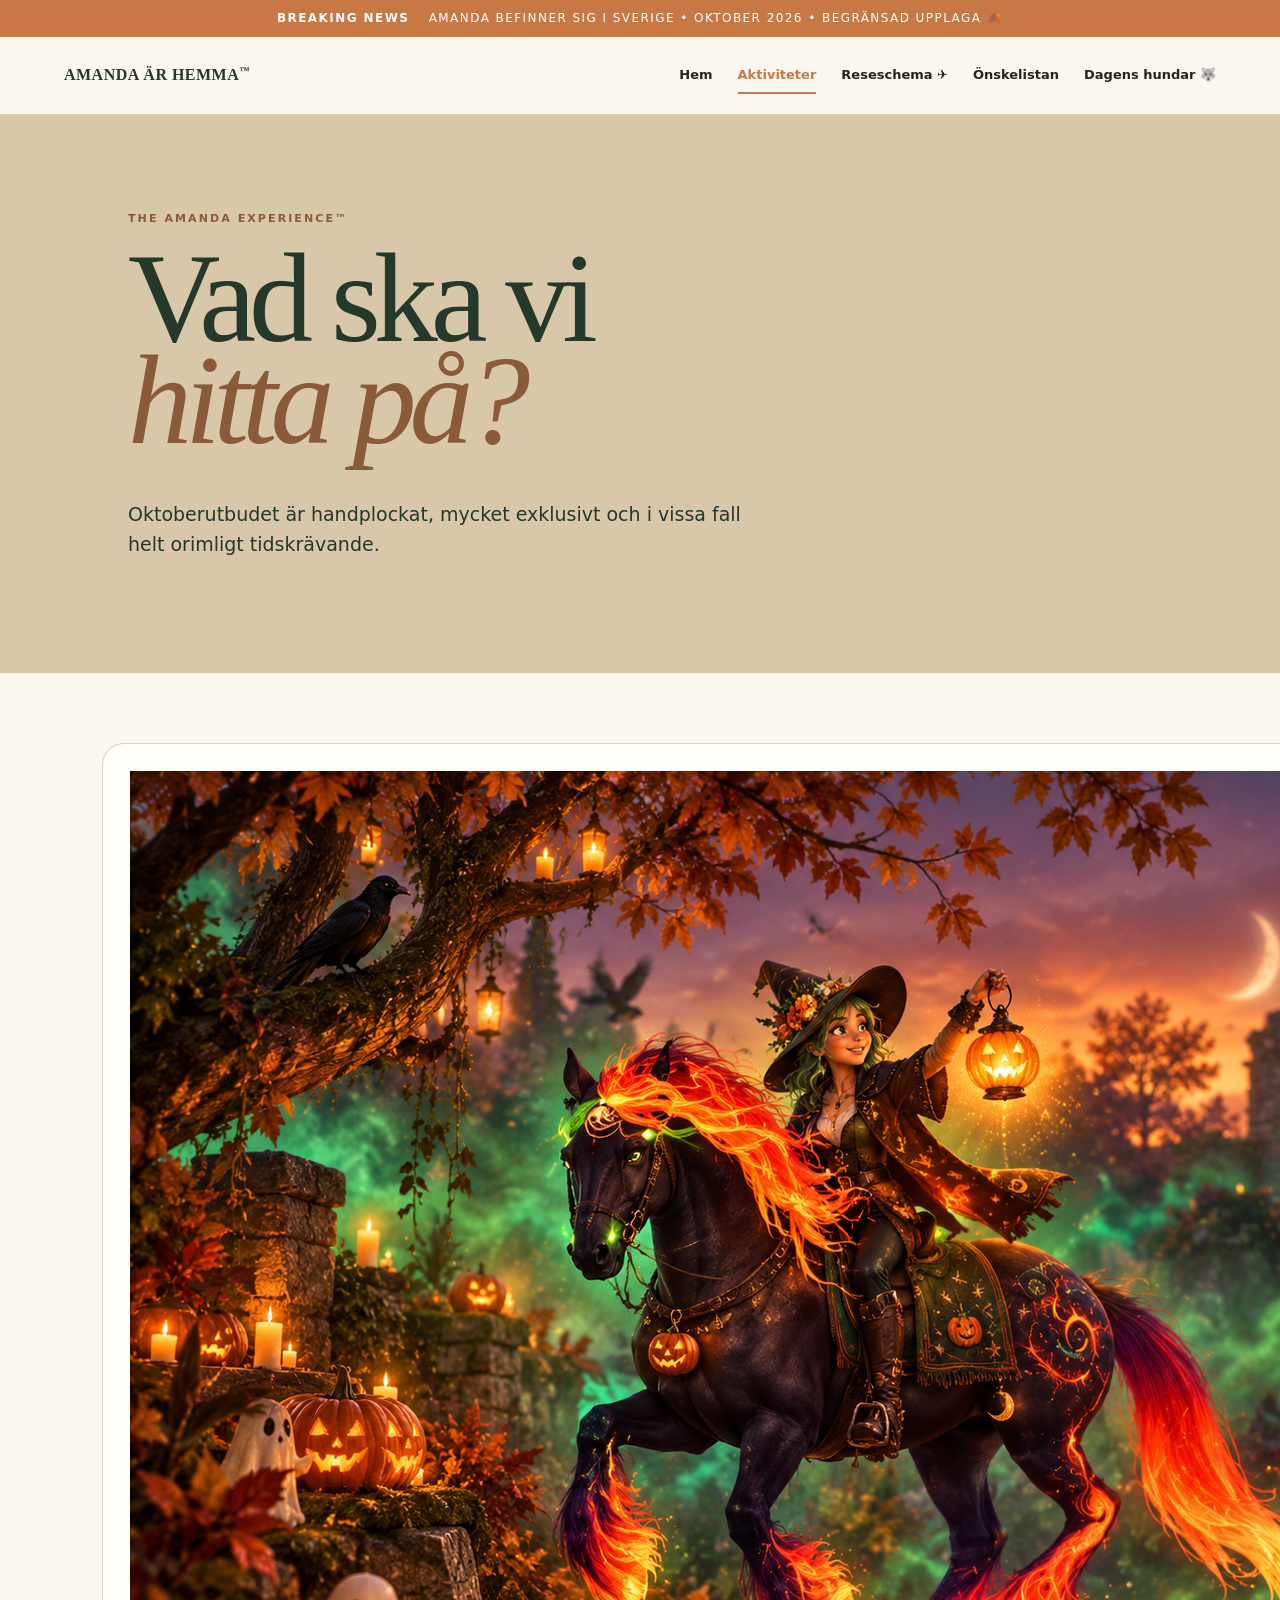
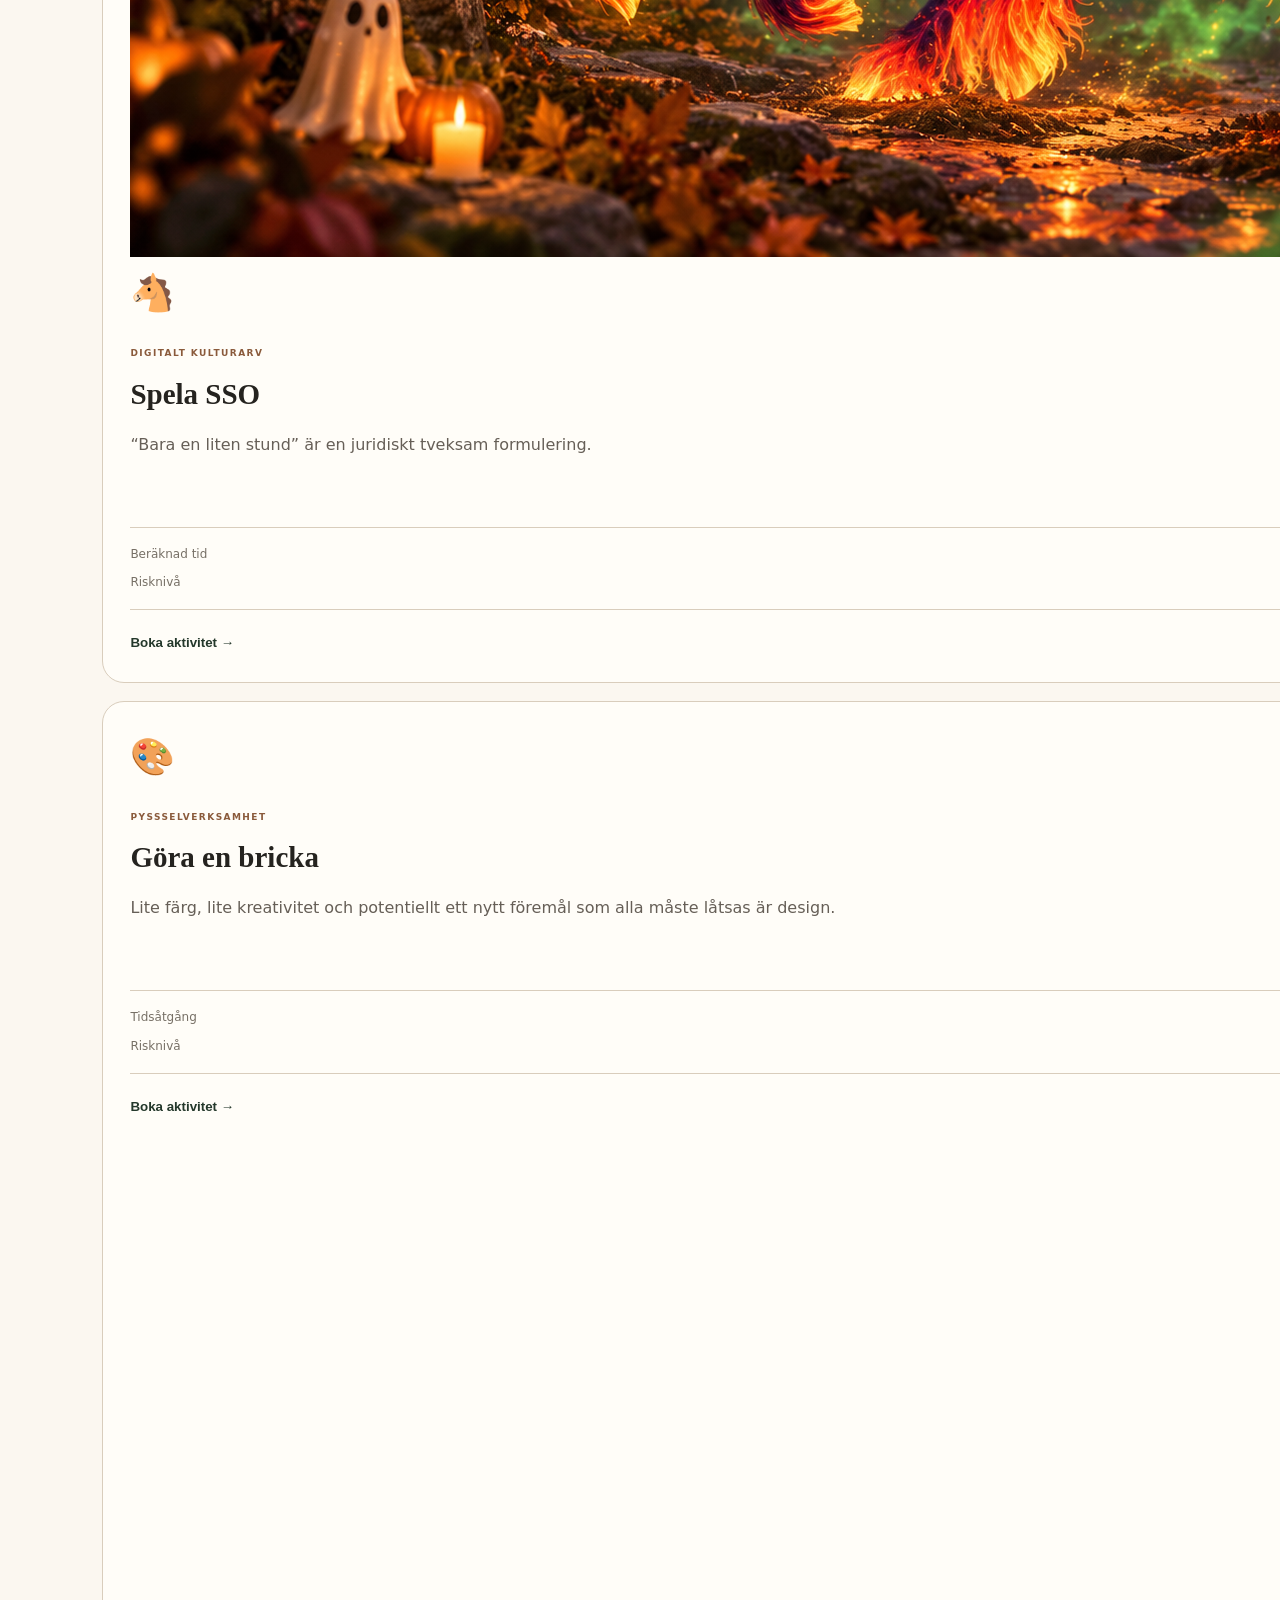
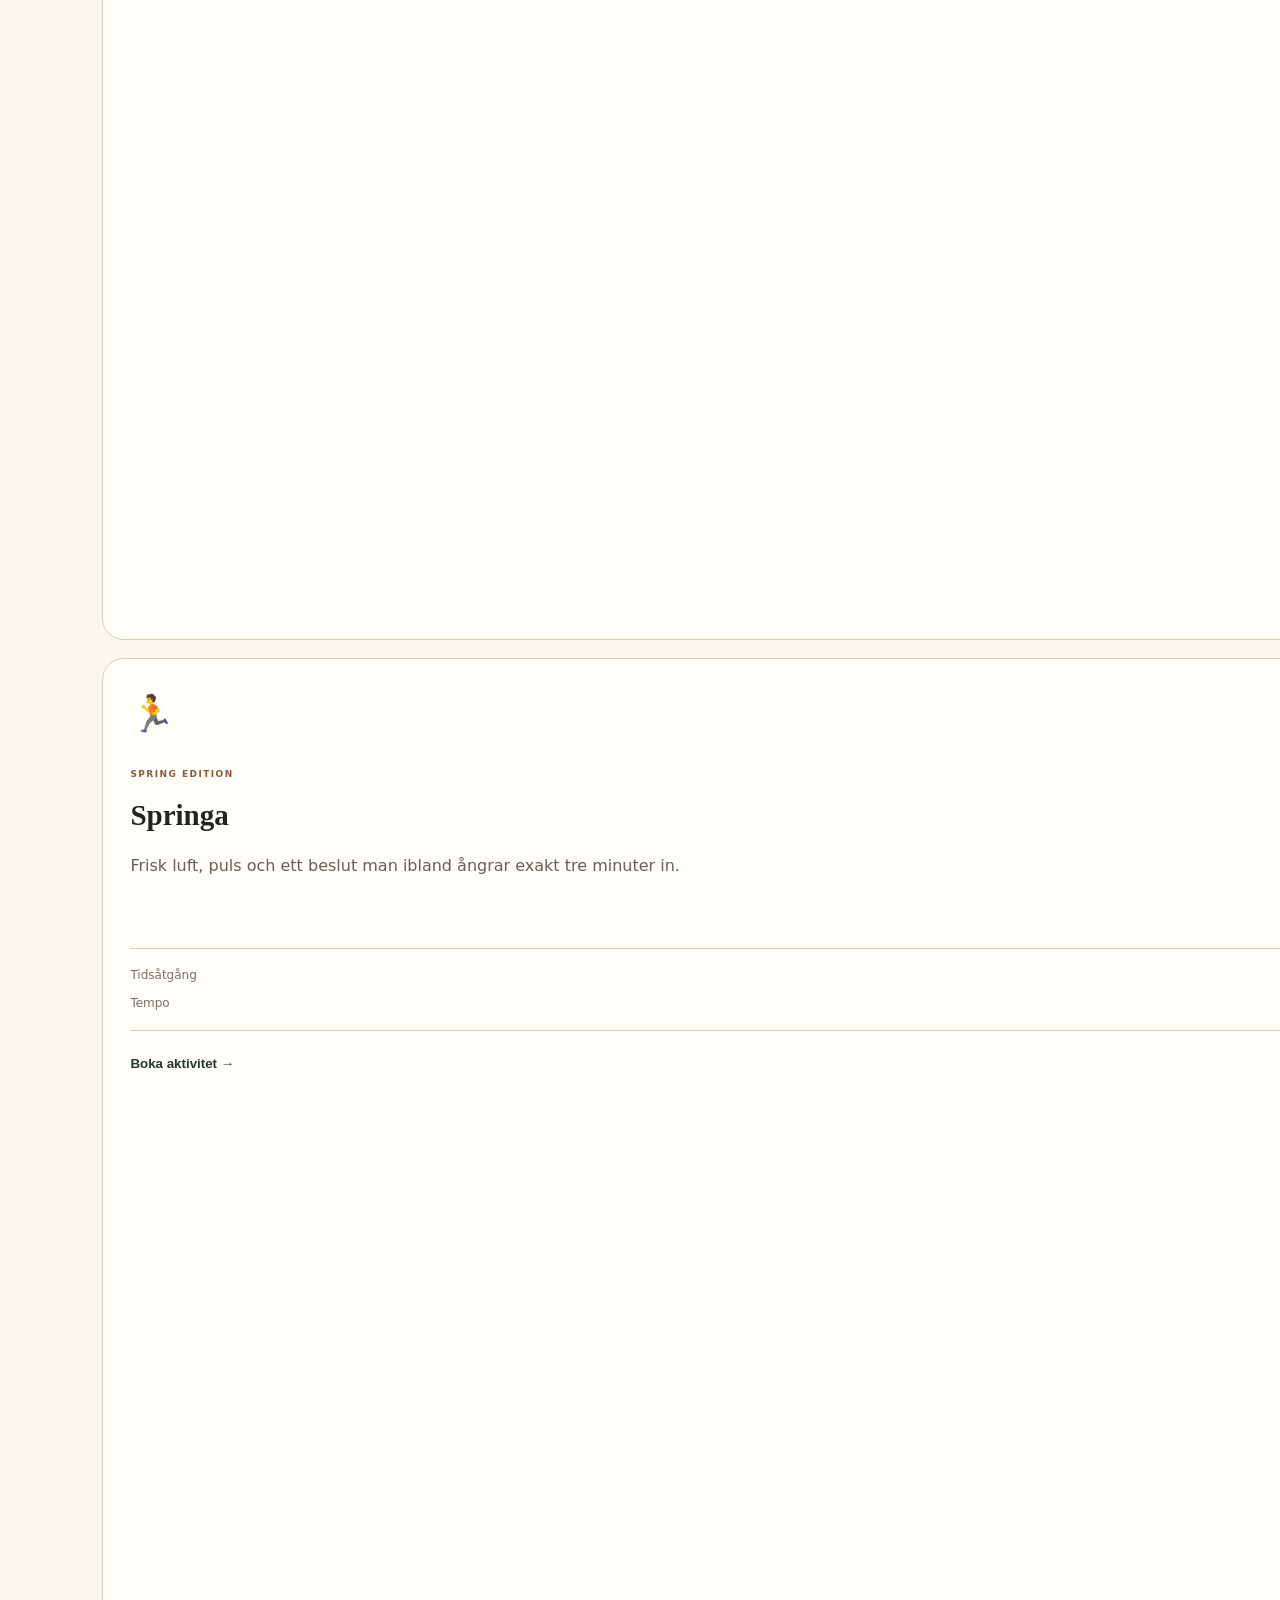
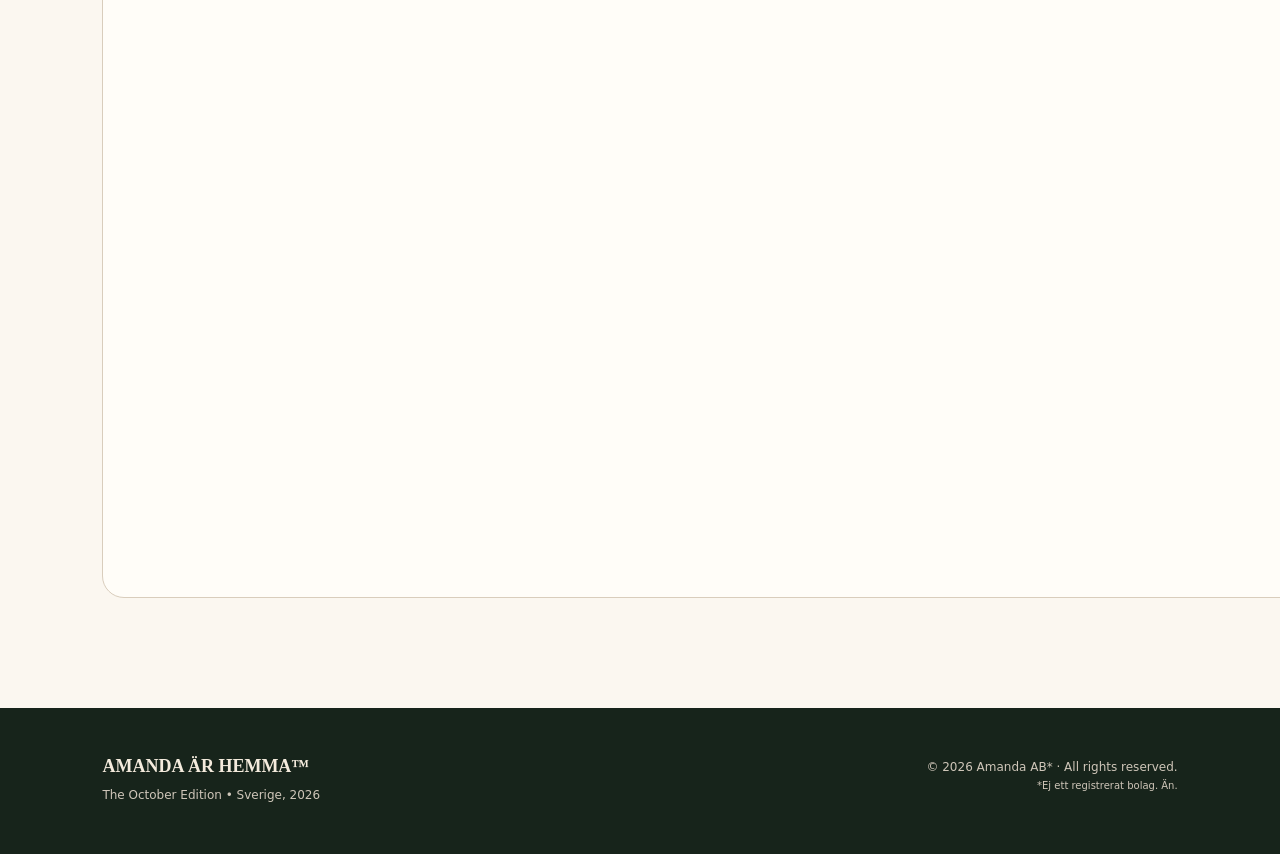
==== commit 74c99a20: "Add activity images to cards" ====
--- a/aktiviteter.html
+++ b/aktiviteter.html
@@ -1 +1 @@
-<!doctype html><html lang="sv"><head><meta charset="utf-8"><meta name="viewport" content="width=device-width,initial-scale=1"><meta name="theme-color" content="#24382b"><title>Aktiviteter — Amanda är hemma™</title><link rel="stylesheet" href="style.css"></head><body class="page-akt"><div class="ticker"><span>BREAKING NEWS</span> Amanda befinner sig i Sverige • Oktober 2026 • Begränsad upplaga 🍂</div><header class="site-header"><a class="logo" href="index.html">AMANDA ÄR HEMMA<span>™</span></a><nav aria-label="Huvudmeny"><a href="index.html">Hem</a><a href="aktiviteter.html" class="active">Aktiviteter</a><a href="resa.html">Reseschema ✈️</a><a href="onskelista.html">Önskelistan</a><a href="hundar.html">Dagens hundar 🐺</a></nav></header><main><section class="page-hero activities-hero"><p class="eyebrow">THE AMANDA EXPERIENCE™</p><h1>Vad ska vi<br><em>hitta på?</em></h1><p>Oktoberutbudet är handplockat, mycket exklusivt och i vissa fall helt orimligt tidskrävande.</p></section><section class="content-shell"><div class="cards"><article class="activity-card"><div class="icon">🐴</div><span class="tag">DIGITALT KULTURARV</span><h3>Spela SSO</h3><p>“Bara en liten stund” är en juridiskt tveksam formulering.</p><dl><div><dt>Beräknad tid</dt><dd>6 timmar</dd></div><div><dt>Risknivå</dt><dd>En quest till</dd></div></dl><button class="book" data-activity="SSO-session">Boka aktivitet →</button></article><article class="activity-card"><div class="icon">🥐</div><span class="tag">HÖSTKLASSIKER</span><h3>Baka bullar</h3><p>90 % degätande. 10 % faktisk bakning. Kanel är obligatoriskt.</p><dl><div><dt>Svårighetsgrad</dt><dd>Lagom</dd></div><div><dt>Resultat</dt><dd>Förhoppningsvis fika</dd></div></dl><button class="book" data-activity="bullbak">Boka aktivitet →</button></article><article class="activity-card"><div class="icon">🐺</div><span class="tag">UTOMHUSPAKETET</span><h3>Hundpromenad</h3><p>Femstjärnig naturupplevelse. Hundarnas lydnad recenseras separat.</p><dl><div><dt>Natur</dt><dd>★★★★★</dd></div><div><dt>Lydnad</dt><dd>★☆☆☆☆</dd></div></dl><button class="book" data-activity="hundpromenad">Boka aktivitet →</button></article><article class="activity-card"><div class="icon">🎨</div><span class="tag">PYSSSELVERKSAMHET</span><h3>Göra en bricka</h3><p>Lite färg, lite kreativitet och potentiellt ett nytt föremål som alla måste låtsas är design.</p><dl><div><dt>Tidsåtgång</dt><dd>Några timmar</dd></div><div><dt>Risknivå</dt><dd>Färg på kläder</dd></div></dl><button class="book" data-activity="göra en bricka">Boka aktivitet →</button></article><article class="activity-card"><div class="icon">🛏️</div><span class="tag">PREMIUM HÄNG</span><h3>Sova över</h3><p>En klassiker. Inkluderar kvällssnack, snacks och en mycket optimistisk läggtid.</p><dl><div><dt>Tidsåtgång</dt><dd>En natt</dd></div><div><dt>Social nivå</dt><dd>Maxad</dd></div></dl><button class="book" data-activity="sova över">Boka aktivitet →</button></article><article class="activity-card"><div class="icon">🏋️</div><span class="tag">FYSISK VERKSAMHET</span><h3>Gymma</h3><p>Vi går dit frivilligt, lyfter saker och låtsas att det här är helt rimligt.</p><dl><div><dt>Tidsåtgång</dt><dd>1–2 timmar</dd></div><div><dt>Eftereffekt</dt><dd>Träningsvärk</dd></div></dl><button class="book" data-activity="gymma">Boka aktivitet →</button></article><article class="activity-card"><div class="icon">🏃</div><span class="tag">SPRING EDITION</span><h3>Springa</h3><p>Frisk luft, puls och ett beslut man ibland ångrar exakt tre minuter in.</p><dl><div><dt>Tidsåtgång</dt><dd>Valfritt</dd></div><div><dt>Tempo</dt><dd>Förhandlingsbart</dd></div></dl><button class="book" data-activity="springa">Boka aktivitet →</button></article><article class="activity-card"><div class="icon">🚐</div><span class="tag">WEEKEND EDITION</span><h3>Åka van en helg</h3><p>Packa hundar, fika och orimligt mycket saker. Åk iväg utan att riktigt behöva bestämma vart.</p><dl><div><dt>Tidsåtgång</dt><dd>En helg</dd></div><div><dt>Planeringsnivå</dt><dd>Vi löser det</dd></div></dl><button class="book" data-activity="åka van en helg">Boka aktivitet →</button></article></div></section></main><footer><div><strong>AMANDA ÄR HEMMA™</strong><p>The October Edition • Sverige, 2026</p></div><p>© 2026 Amanda AB* · All rights reserved.<br><small>*Ej ett registrerat bolag. Än.</small></p></footer><div class="modal" id="modal" aria-hidden="true"><div class="modal-card"><button class="close" aria-label="Stäng">×</button><span class="stamp">FÖRFRÅGAN</span><h2>Bokningsförfrågan mottagen™</h2><p id="modalText"></p><p class="modal-note">Nästa steg: kontakta Amanda på valfritt sätt och hänvisa till denna mycket officiella webbplats.</p><button class="button primary close-button">Utmärkt</button></div></div><script src="script.js"></script></body></html>+<!doctype html><html lang="sv"><head><meta charset="utf-8"><meta name="viewport" content="width=device-width,initial-scale=1"><meta name="theme-color" content="#24382b"><title>Aktiviteter — Amanda är hemma™</title><link rel="stylesheet" href="style.css"></head><body class="page-akt"><div class="ticker"><span>BREAKING NEWS</span> Amanda befinner sig i Sverige • Oktober 2026 • Begränsad upplaga 🍂</div><header class="site-header"><a class="logo" href="index.html">AMANDA ÄR HEMMA<span>™</span></a><nav aria-label="Huvudmeny"><a href="index.html">Hem</a><a href="aktiviteter.html" class="active">Aktiviteter</a><a href="resa.html">Reseschema ✈️</a><a href="onskelista.html">Önskelistan</a><a href="hundar.html">Dagens hundar 🐺</a></nav></header><main><section class="page-hero activities-hero"><p class="eyebrow">THE AMANDA EXPERIENCE™</p><h1>Vad ska vi<br><em>hitta på?</em></h1><p>Oktoberutbudet är handplockat, mycket exklusivt och i vissa fall helt orimligt tidskrävande.</p></section><section class="content-shell"><div class="cards"><article class="activity-card"><img class="activity-image" src="images/activities/sso.png" alt="Magisk Halloweeninspirerad hästscen"><div class="icon">🐴</div><span class="tag">DIGITALT KULTURARV</span><h3>Spela SSO</h3><p>“Bara en liten stund” är en juridiskt tveksam formulering.</p><dl><div><dt>Beräknad tid</dt><dd>6 timmar</dd></div><div><dt>Risknivå</dt><dd>En quest till</dd></div></dl><button class="book" data-activity="SSO-session">Boka aktivitet →</button></article><article class="activity-card"><img class="activity-image" src="images/activities/baka_bullar.png" alt="Mysigt Halloweenkök med bullar och cupcakes"><div class="icon">🥐</div><span class="tag">HÖSTKLASSIKER</span><h3>Baka bullar</h3><p>90 % degätande. 10 % faktisk bakning. Kanel är obligatoriskt.</p><dl><div><dt>Svårighetsgrad</dt><dd>Lagom</dd></div><div><dt>Resultat</dt><dd>Förhoppningsvis fika</dd></div></dl><button class="book" data-activity="bullbak">Boka aktivitet →</button></article><article class="activity-card"><img class="activity-image" src="images/activities/promenad.png" alt="Höstpromenad med två huskies"><div class="icon">🐺</div><span class="tag">UTOMHUSPAKETET</span><h3>Hundpromenad</h3><p>Femstjärnig naturupplevelse. Hundarnas lydnad recenseras separat.</p><dl><div><dt>Natur</dt><dd>★★★★★</dd></div><div><dt>Lydnad</dt><dd>★☆☆☆☆</dd></div></dl><button class="book" data-activity="hundpromenad">Boka aktivitet →</button></article><article class="activity-card"><div class="icon">🎨</div><span class="tag">PYSSSELVERKSAMHET</span><h3>Göra en bricka</h3><p>Lite färg, lite kreativitet och potentiellt ett nytt föremål som alla måste låtsas är design.</p><dl><div><dt>Tidsåtgång</dt><dd>Några timmar</dd></div><div><dt>Risknivå</dt><dd>Färg på kläder</dd></div></dl><button class="book" data-activity="göra en bricka">Boka aktivitet →</button></article><article class="activity-card"><img class="activity-image" src="images/activities/sova_over.png" alt="Mysig Halloweenkväll med vänner"><div class="icon">🛏️</div><span class="tag">PREMIUM HÄNG</span><h3>Sova över</h3><p>En klassiker. Inkluderar kvällssnack, snacks och en mycket optimistisk läggtid.</p><dl><div><dt>Tidsåtgång</dt><dd>En natt</dd></div><div><dt>Social nivå</dt><dd>Maxad</dd></div></dl><button class="book" data-activity="sova över">Boka aktivitet →</button></article><article class="activity-card"><div class="icon">🏋️</div><span class="tag">FYSISK VERKSAMHET</span><h3>Gymma</h3><p>Vi går dit frivilligt, lyfter saker och låtsas att det här är helt rimligt.</p><dl><div><dt>Tidsåtgång</dt><dd>1–2 timmar</dd></div><div><dt>Eftereffekt</dt><dd>Träningsvärk</dd></div></dl><button class="book" data-activity="gymma">Boka aktivitet →</button></article><article class="activity-card"><div class="icon">🏃</div><span class="tag">SPRING EDITION</span><h3>Springa</h3><p>Frisk luft, puls och ett beslut man ibland ångrar exakt tre minuter in.</p><dl><div><dt>Tidsåtgång</dt><dd>Valfritt</dd></div><div><dt>Tempo</dt><dd>Förhandlingsbart</dd></div></dl><button class="book" data-activity="springa">Boka aktivitet →</button></article><article class="activity-card"><img class="activity-image" src="images/activities/van.png" alt="Mysig höstig vanlife-helg"><div class="icon">🚐</div><span class="tag">WEEKEND EDITION</span><h3>Åka van en helg</h3><p>Packa hundar, fika och orimligt mycket saker. Åk iväg utan att riktigt behöva bestämma vart.</p><dl><div><dt>Tidsåtgång</dt><dd>En helg</dd></div><div><dt>Planeringsnivå</dt><dd>Vi löser det</dd></div></dl><button class="book" data-activity="åka van en helg">Boka aktivitet →</button></article></div></section></main><footer><div><strong>AMANDA ÄR HEMMA™</strong><p>The October Edition • Sverige, 2026</p></div><p>© 2026 Amanda AB* · All rights reserved.<br><small>*Ej ett registrerat bolag. Än.</small></p></footer><div class="modal" id="modal" aria-hidden="true"><div class="modal-card"><button class="close" aria-label="Stäng">×</button><span class="stamp">FÖRFRÅGAN</span><h2>Bokningsförfrågan mottagen™</h2><p id="modalText"></p><p class="modal-note">Nästa steg: kontakta Amanda på valfritt sätt och hänvisa till denna mycket officiella webbplats.</p><button class="button primary close-button">Utmärkt</button></div></div><script src="script.js"></script></body></html>
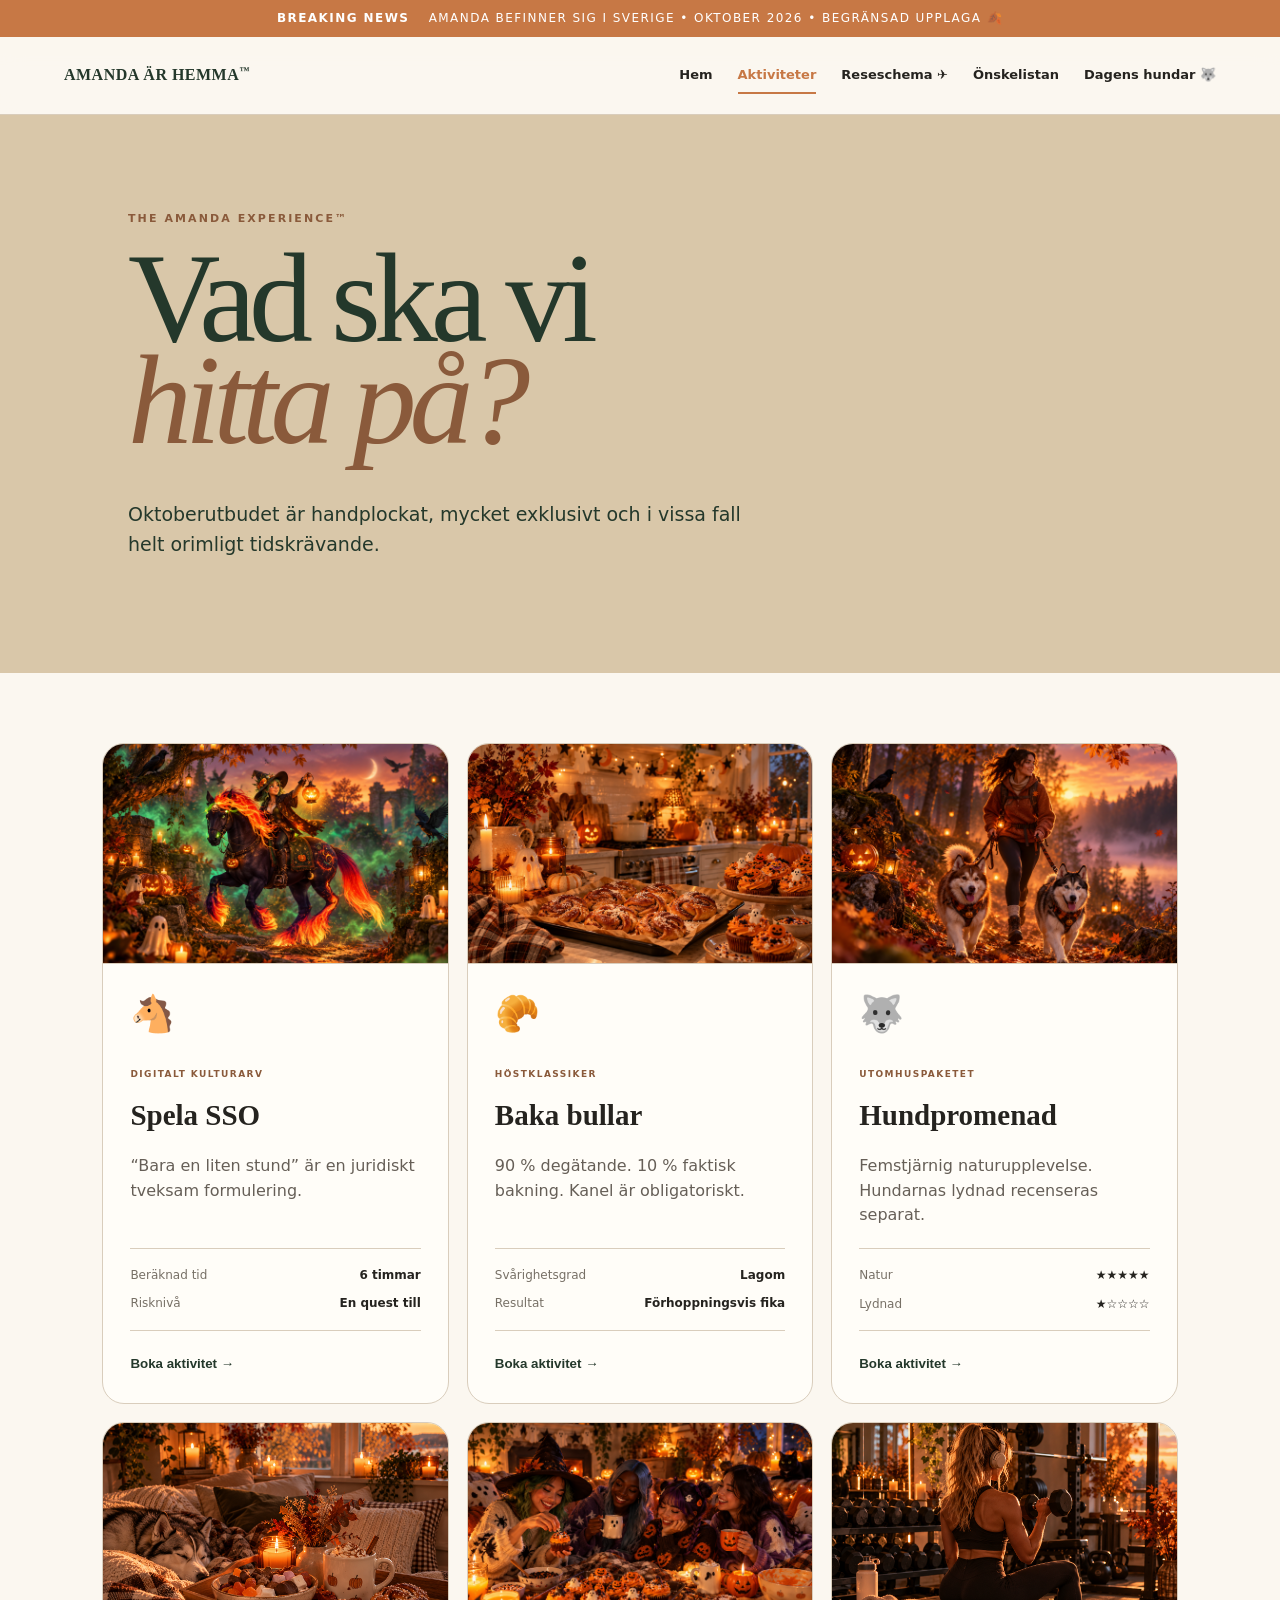
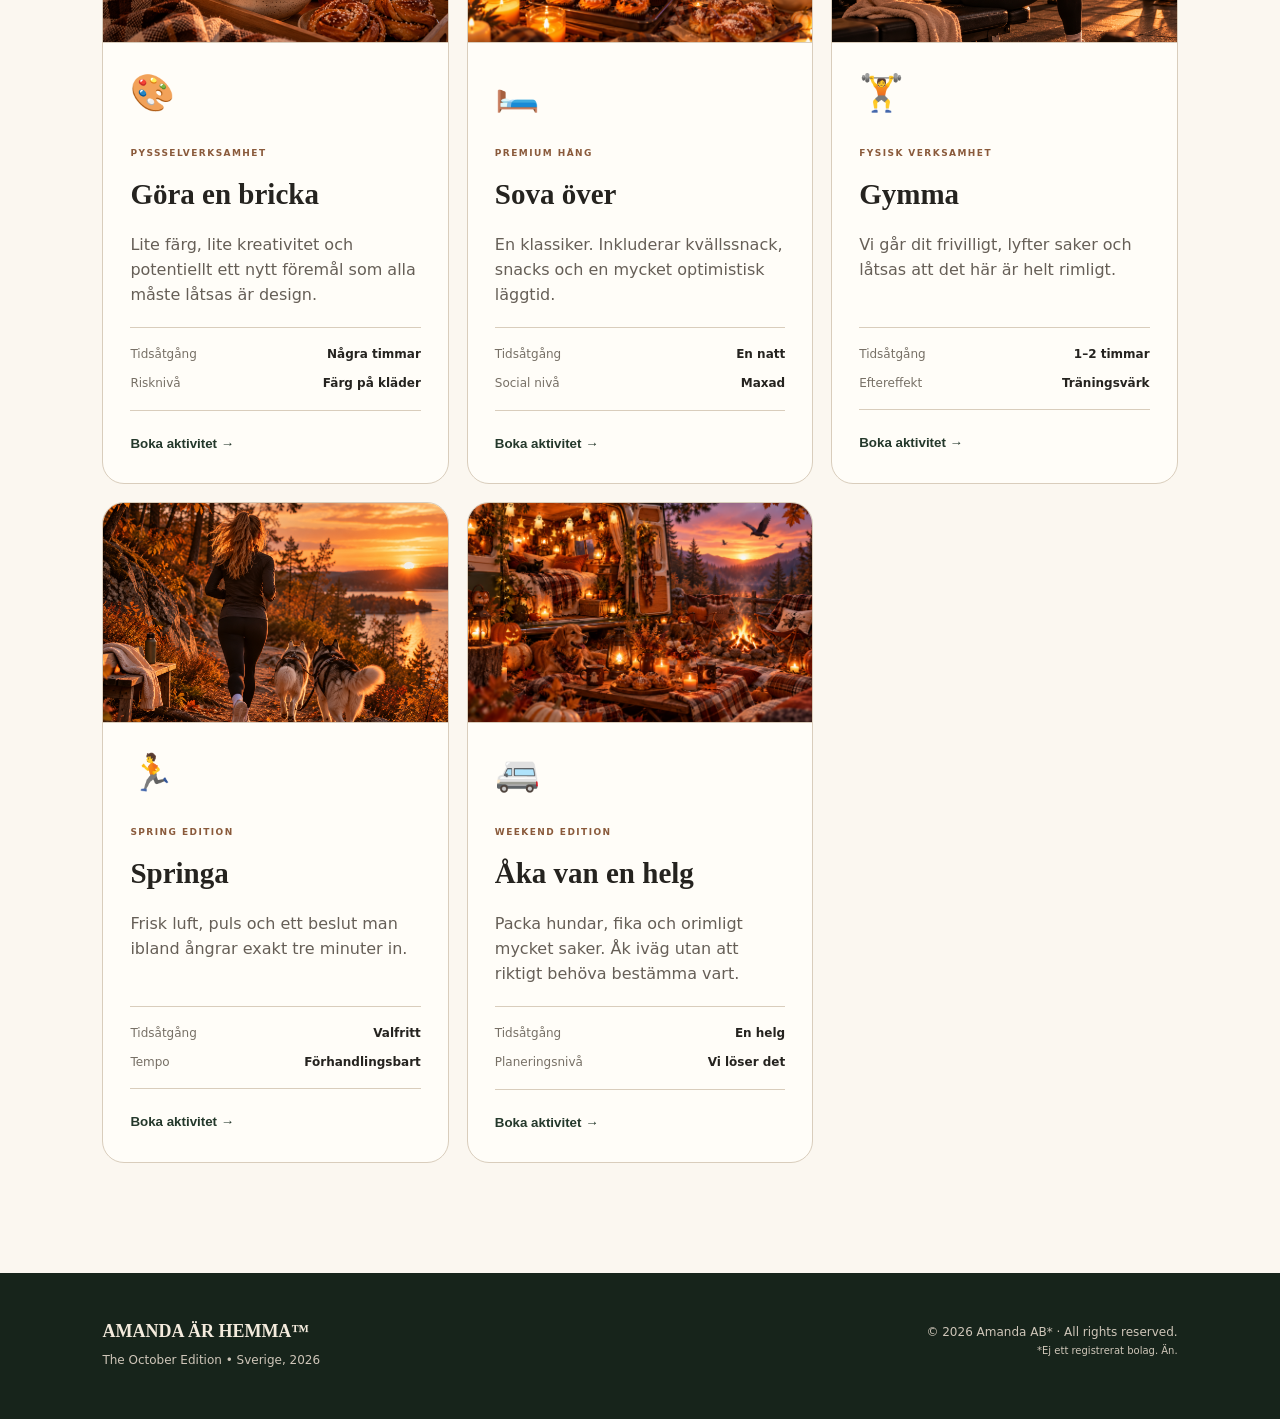
==== commit 255cddac: "Add images to remaining activity cards" ====
--- a/aktiviteter.html
+++ b/aktiviteter.html
@@ -1 +1 @@
-<!doctype html><html lang="sv"><head><meta charset="utf-8"><meta name="viewport" content="width=device-width,initial-scale=1"><meta name="theme-color" content="#24382b"><title>Aktiviteter — Amanda är hemma™</title><link rel="stylesheet" href="style.css"></head><body class="page-akt"><div class="ticker"><span>BREAKING NEWS</span> Amanda befinner sig i Sverige • Oktober 2026 • Begränsad upplaga 🍂</div><header class="site-header"><a class="logo" href="index.html">AMANDA ÄR HEMMA<span>™</span></a><nav aria-label="Huvudmeny"><a href="index.html">Hem</a><a href="aktiviteter.html" class="active">Aktiviteter</a><a href="resa.html">Reseschema ✈️</a><a href="onskelista.html">Önskelistan</a><a href="hundar.html">Dagens hundar 🐺</a></nav></header><main><section class="page-hero activities-hero"><p class="eyebrow">THE AMANDA EXPERIENCE™</p><h1>Vad ska vi<br><em>hitta på?</em></h1><p>Oktoberutbudet är handplockat, mycket exklusivt och i vissa fall helt orimligt tidskrävande.</p></section><section class="content-shell"><div class="cards"><article class="activity-card"><img class="activity-image" src="images/activities/sso.png" alt="Magisk Halloweeninspirerad hästscen"><div class="icon">🐴</div><span class="tag">DIGITALT KULTURARV</span><h3>Spela SSO</h3><p>“Bara en liten stund” är en juridiskt tveksam formulering.</p><dl><div><dt>Beräknad tid</dt><dd>6 timmar</dd></div><div><dt>Risknivå</dt><dd>En quest till</dd></div></dl><button class="book" data-activity="SSO-session">Boka aktivitet →</button></article><article class="activity-card"><img class="activity-image" src="images/activities/baka_bullar.png" alt="Mysigt Halloweenkök med bullar och cupcakes"><div class="icon">🥐</div><span class="tag">HÖSTKLASSIKER</span><h3>Baka bullar</h3><p>90 % degätande. 10 % faktisk bakning. Kanel är obligatoriskt.</p><dl><div><dt>Svårighetsgrad</dt><dd>Lagom</dd></div><div><dt>Resultat</dt><dd>Förhoppningsvis fika</dd></div></dl><button class="book" data-activity="bullbak">Boka aktivitet →</button></article><article class="activity-card"><img class="activity-image" src="images/activities/promenad.png" alt="Höstpromenad med två huskies"><div class="icon">🐺</div><span class="tag">UTOMHUSPAKETET</span><h3>Hundpromenad</h3><p>Femstjärnig naturupplevelse. Hundarnas lydnad recenseras separat.</p><dl><div><dt>Natur</dt><dd>★★★★★</dd></div><div><dt>Lydnad</dt><dd>★☆☆☆☆</dd></div></dl><button class="book" data-activity="hundpromenad">Boka aktivitet →</button></article><article class="activity-card"><div class="icon">🎨</div><span class="tag">PYSSSELVERKSAMHET</span><h3>Göra en bricka</h3><p>Lite färg, lite kreativitet och potentiellt ett nytt föremål som alla måste låtsas är design.</p><dl><div><dt>Tidsåtgång</dt><dd>Några timmar</dd></div><div><dt>Risknivå</dt><dd>Färg på kläder</dd></div></dl><button class="book" data-activity="göra en bricka">Boka aktivitet →</button></article><article class="activity-card"><img class="activity-image" src="images/activities/sova_over.png" alt="Mysig Halloweenkväll med vänner"><div class="icon">🛏️</div><span class="tag">PREMIUM HÄNG</span><h3>Sova över</h3><p>En klassiker. Inkluderar kvällssnack, snacks och en mycket optimistisk läggtid.</p><dl><div><dt>Tidsåtgång</dt><dd>En natt</dd></div><div><dt>Social nivå</dt><dd>Maxad</dd></div></dl><button class="book" data-activity="sova över">Boka aktivitet →</button></article><article class="activity-card"><div class="icon">🏋️</div><span class="tag">FYSISK VERKSAMHET</span><h3>Gymma</h3><p>Vi går dit frivilligt, lyfter saker och låtsas att det här är helt rimligt.</p><dl><div><dt>Tidsåtgång</dt><dd>1–2 timmar</dd></div><div><dt>Eftereffekt</dt><dd>Träningsvärk</dd></div></dl><button class="book" data-activity="gymma">Boka aktivitet →</button></article><article class="activity-card"><div class="icon">🏃</div><span class="tag">SPRING EDITION</span><h3>Springa</h3><p>Frisk luft, puls och ett beslut man ibland ångrar exakt tre minuter in.</p><dl><div><dt>Tidsåtgång</dt><dd>Valfritt</dd></div><div><dt>Tempo</dt><dd>Förhandlingsbart</dd></div></dl><button class="book" data-activity="springa">Boka aktivitet →</button></article><article class="activity-card"><img class="activity-image" src="images/activities/van.png" alt="Mysig höstig vanlife-helg"><div class="icon">🚐</div><span class="tag">WEEKEND EDITION</span><h3>Åka van en helg</h3><p>Packa hundar, fika och orimligt mycket saker. Åk iväg utan att riktigt behöva bestämma vart.</p><dl><div><dt>Tidsåtgång</dt><dd>En helg</dd></div><div><dt>Planeringsnivå</dt><dd>Vi löser det</dd></div></dl><button class="book" data-activity="åka van en helg">Boka aktivitet →</button></article></div></section></main><footer><div><strong>AMANDA ÄR HEMMA™</strong><p>The October Edition • Sverige, 2026</p></div><p>© 2026 Amanda AB* · All rights reserved.<br><small>*Ej ett registrerat bolag. Än.</small></p></footer><div class="modal" id="modal" aria-hidden="true"><div class="modal-card"><button class="close" aria-label="Stäng">×</button><span class="stamp">FÖRFRÅGAN</span><h2>Bokningsförfrågan mottagen™</h2><p id="modalText"></p><p class="modal-note">Nästa steg: kontakta Amanda på valfritt sätt och hänvisa till denna mycket officiella webbplats.</p><button class="button primary close-button">Utmärkt</button></div></div><script src="script.js"></script></body></html>+<!doctype html><html lang="sv"><head><meta charset="utf-8"><meta name="viewport" content="width=device-width,initial-scale=1"><meta name="theme-color" content="#24382b"><title>Aktiviteter — Amanda är hemma™</title><link rel="stylesheet" href="style.css"></head><body class="page-akt"><div class="ticker"><span>BREAKING NEWS</span> Amanda befinner sig i Sverige • Oktober 2026 • Begränsad upplaga 🍂</div><header class="site-header"><a class="logo" href="index.html">AMANDA ÄR HEMMA<span>™</span></a><nav aria-label="Huvudmeny"><a href="index.html">Hem</a><a href="aktiviteter.html" class="active">Aktiviteter</a><a href="resa.html">Reseschema ✈️</a><a href="onskelista.html">Önskelistan</a><a href="hundar.html">Dagens hundar 🐺</a></nav></header><main><section class="page-hero activities-hero"><p class="eyebrow">THE AMANDA EXPERIENCE™</p><h1>Vad ska vi<br><em>hitta på?</em></h1><p>Oktoberutbudet är handplockat, mycket exklusivt och i vissa fall helt orimligt tidskrävande.</p></section><section class="content-shell"><div class="cards"><article class="activity-card"><img class="activity-image" src="images/activities/sso.png" alt="Magisk Halloweeninspirerad hästscen"><div class="icon">🐴</div><span class="tag">DIGITALT KULTURARV</span><h3>Spela SSO</h3><p>“Bara en liten stund” är en juridiskt tveksam formulering.</p><dl><div><dt>Beräknad tid</dt><dd>6 timmar</dd></div><div><dt>Risknivå</dt><dd>En quest till</dd></div></dl><button class="book" data-activity="SSO-session">Boka aktivitet →</button></article><article class="activity-card"><img class="activity-image" src="images/activities/baka_bullar.png" alt="Mysigt Halloweenkök med bullar och cupcakes"><div class="icon">🥐</div><span class="tag">HÖSTKLASSIKER</span><h3>Baka bullar</h3><p>90 % degätande. 10 % faktisk bakning. Kanel är obligatoriskt.</p><dl><div><dt>Svårighetsgrad</dt><dd>Lagom</dd></div><div><dt>Resultat</dt><dd>Förhoppningsvis fika</dd></div></dl><button class="book" data-activity="bullbak">Boka aktivitet →</button></article><article class="activity-card"><img class="activity-image" src="images/activities/promenad.png" alt="Höstpromenad med två huskies"><div class="icon">🐺</div><span class="tag">UTOMHUSPAKETET</span><h3>Hundpromenad</h3><p>Femstjärnig naturupplevelse. Hundarnas lydnad recenseras separat.</p><dl><div><dt>Natur</dt><dd>★★★★★</dd></div><div><dt>Lydnad</dt><dd>★☆☆☆☆</dd></div></dl><button class="book" data-activity="hundpromenad">Boka aktivitet →</button></article><article class="activity-card"><img class="activity-image" src="images/activities/bricka.png" alt="Mysig höstig bricka med fika och ljus"><div class="icon">🎨</div><span class="tag">PYSSSELVERKSAMHET</span><h3>Göra en bricka</h3><p>Lite färg, lite kreativitet och potentiellt ett nytt föremål som alla måste låtsas är design.</p><dl><div><dt>Tidsåtgång</dt><dd>Några timmar</dd></div><div><dt>Risknivå</dt><dd>Färg på kläder</dd></div></dl><button class="book" data-activity="göra en bricka">Boka aktivitet →</button></article><article class="activity-card"><img class="activity-image" src="images/activities/sova_over.png" alt="Mysig Halloweenkväll med vänner"><div class="icon">🛏️</div><span class="tag">PREMIUM HÄNG</span><h3>Sova över</h3><p>En klassiker. Inkluderar kvällssnack, snacks och en mycket optimistisk läggtid.</p><dl><div><dt>Tidsåtgång</dt><dd>En natt</dd></div><div><dt>Social nivå</dt><dd>Maxad</dd></div></dl><button class="book" data-activity="sova över">Boka aktivitet →</button></article><article class="activity-card"><img class="activity-image" src="images/activities/gymma.png" alt="Gymträning i varm höstig kvällssol"><div class="icon">🏋️</div><span class="tag">FYSISK VERKSAMHET</span><h3>Gymma</h3><p>Vi går dit frivilligt, lyfter saker och låtsas att det här är helt rimligt.</p><dl><div><dt>Tidsåtgång</dt><dd>1–2 timmar</dd></div><div><dt>Eftereffekt</dt><dd>Träningsvärk</dd></div></dl><button class="book" data-activity="gymma">Boka aktivitet →</button></article><article class="activity-card"><img class="activity-image" src="images/activities/springa.png" alt="Höstlöpning med två huskies i solnedgång"><div class="icon">🏃</div><span class="tag">SPRING EDITION</span><h3>Springa</h3><p>Frisk luft, puls och ett beslut man ibland ångrar exakt tre minuter in.</p><dl><div><dt>Tidsåtgång</dt><dd>Valfritt</dd></div><div><dt>Tempo</dt><dd>Förhandlingsbart</dd></div></dl><button class="book" data-activity="springa">Boka aktivitet →</button></article><article class="activity-card"><img class="activity-image" src="images/activities/van.png" alt="Mysig höstig vanlife-helg"><div class="icon">🚐</div><span class="tag">WEEKEND EDITION</span><h3>Åka van en helg</h3><p>Packa hundar, fika och orimligt mycket saker. Åk iväg utan att riktigt behöva bestämma vart.</p><dl><div><dt>Tidsåtgång</dt><dd>En helg</dd></div><div><dt>Planeringsnivå</dt><dd>Vi löser det</dd></div></dl><button class="book" data-activity="åka van en helg">Boka aktivitet →</button></article></div></section></main><footer><div><strong>AMANDA ÄR HEMMA™</strong><p>The October Edition • Sverige, 2026</p></div><p>© 2026 Amanda AB* · All rights reserved.<br><small>*Ej ett registrerat bolag. Än.</small></p></footer><div class="modal" id="modal" aria-hidden="true"><div class="modal-card"><button class="close" aria-label="Stäng">×</button><span class="stamp">FÖRFRÅGAN</span><h2>Bokningsförfrågan mottagen™</h2><p id="modalText"></p><p class="modal-note">Nästa steg: kontakta Amanda på valfritt sätt och hänvisa till denna mycket officiella webbplats.</p><button class="button primary close-button">Utmärkt</button></div></div><script src="script.js"></script></body></html>
--- a/style.css
+++ b/style.css
@@ -9,3 +9,5 @@
 .dogs-cover{min-height:560px;background:#efe2cc;display:grid;grid-template-columns:1fr .7fr;align-items:center;padding:80px clamp(24px,9vw,145px)}.dogs-cover h1{color:var(--green)}.dogs-cover h1 em{color:var(--brown)}.dogs-cover>div>p:last-child{max-width:580px;font-size:18px;color:#6f6253}.dog-big{font-size:120px;text-align:center}.dog-report{display:grid;grid-template-columns:1fr 1fr;gap:70px;padding:80px clamp(24px,9vw,145px);background:var(--paper)}.report-photo{min-height:430px;border:1px dashed var(--brown);display:flex;flex-direction:column;align-items:center;justify-content:center;background:#f0e5d4}.report-photo span{font-size:9px;font-weight:900;letter-spacing:.16em;color:var(--brown)}.report-photo div{font-size:100px}.report-stats dl{border-top:1px solid var(--line)}.report-stats dl div{display:flex;justify-content:space-between;border-bottom:1px solid var(--line);padding:18px 0}.report-stats dd{font-weight:900}.home-intro{background:#d8c7ad;padding:80px clamp(24px,10vw,160px)}.home-intro>p{font-size:10px;font-weight:900;letter-spacing:.18em;color:var(--brown)}.home-intro h2{font-family:Georgia,serif;font-size:clamp(38px,5vw,68px);line-height:1;margin:12px 0 25px}.home-intro a{font-weight:900;color:var(--green)}
 @media(max-width:850px){.booking-ticket,.dogs-cover,.dog-report{grid-template-columns:1fr}.ticket-meta{border-left:0;border-top:2px dashed #cdbda8}.departure{position:static;margin-top:40px;max-width:400px}.timeline article{grid-template-columns:1fr;gap:8px}.dog-big{text-align:left}.page-hero,.travel-cover{min-height:480px}.page-hero h1,.travel-cover h1,.dogs-cover h1{font-size:72px}}
 @media(max-width:560px){.page-hero,.travel-cover,.dogs-cover{padding:65px 20px;min-height:420px}.page-hero h1,.travel-cover h1,.dogs-cover h1{font-size:57px}.journey,.booking-page,.catalog,.dog-report,.content-shell{padding:60px 20px}.journey-intro h2{font-size:42px}.timeline{margin-left:6px}.timeline article{padding-left:25px}.booking-ticket>div{padding:28px}.booking-ticket h2{font-size:37px}.dog-big{font-size:75px}}
+
+.activity-card{overflow:hidden}.activity-image{width:calc(100% + 54px);height:220px;object-fit:cover;display:block;margin:-27px -27px 22px;border-bottom:1px solid var(--line)}@media(max-width:560px){.activity-image{height:200px}}
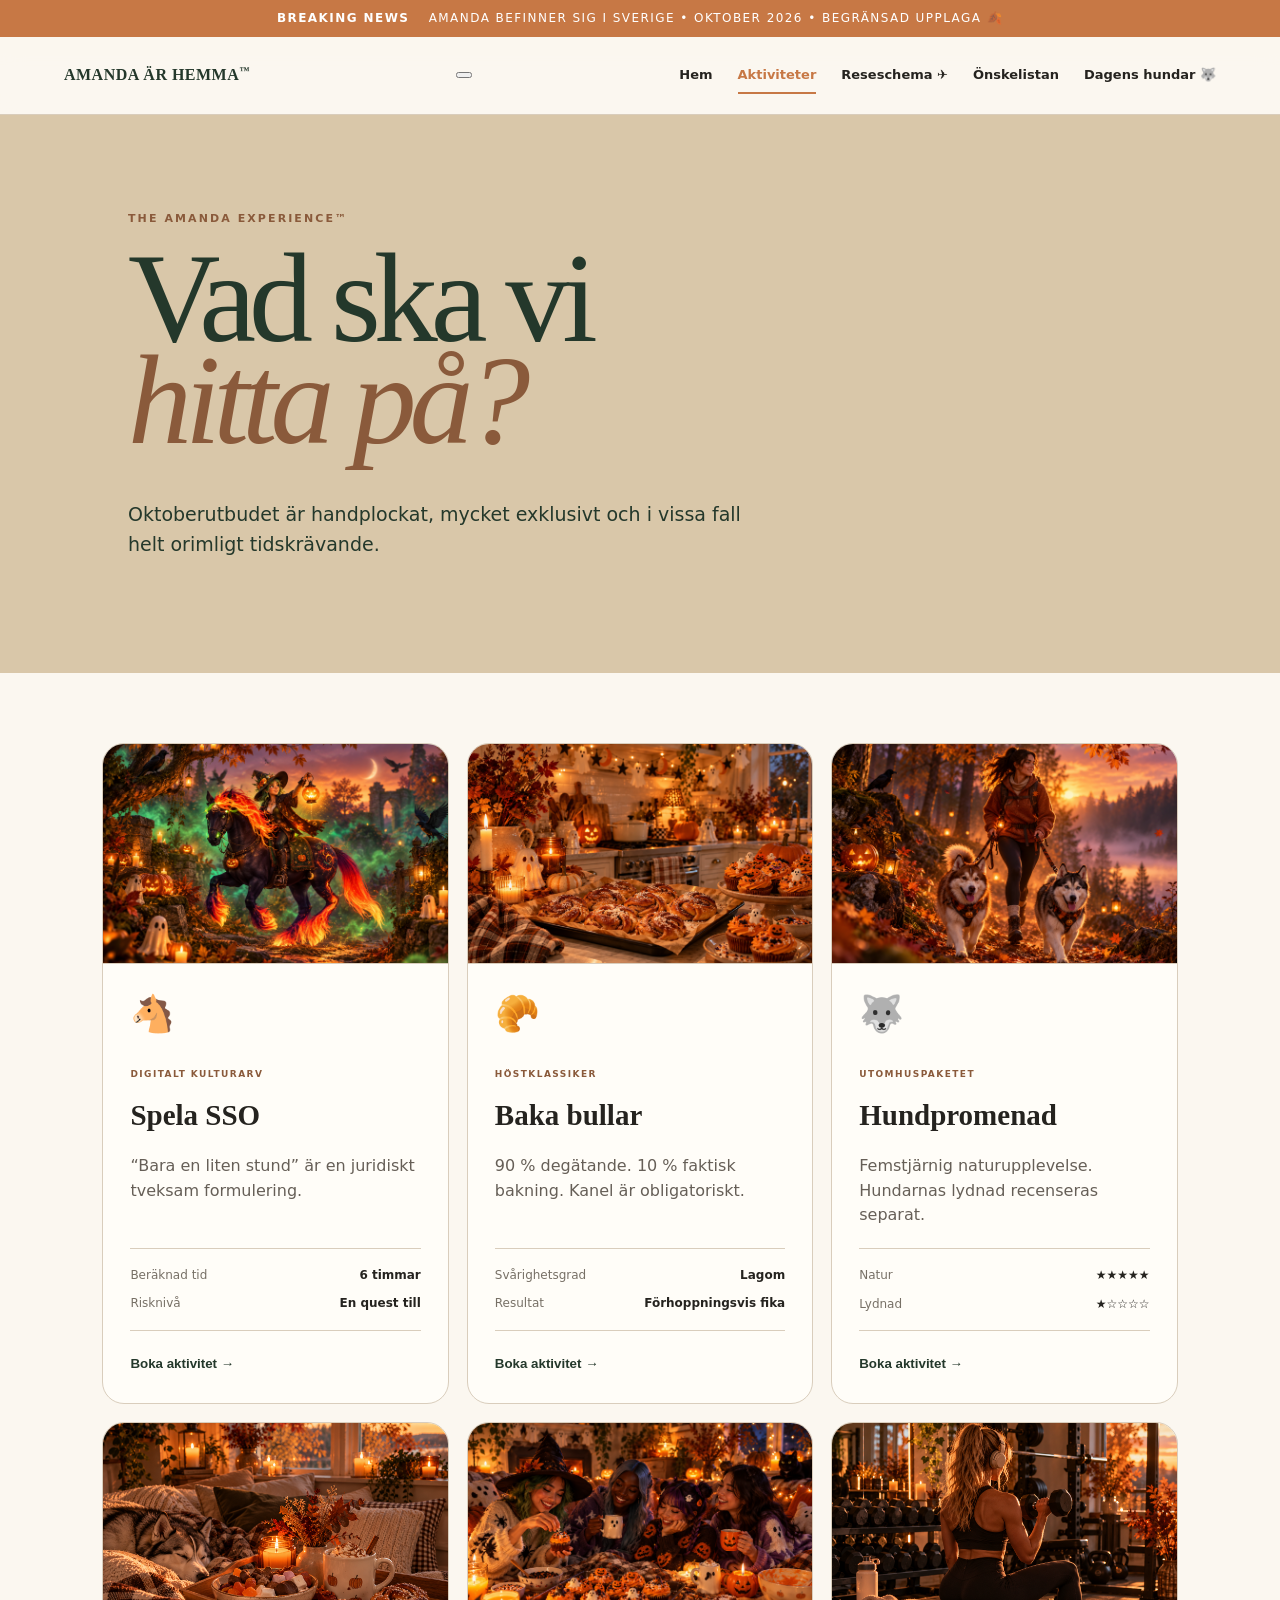
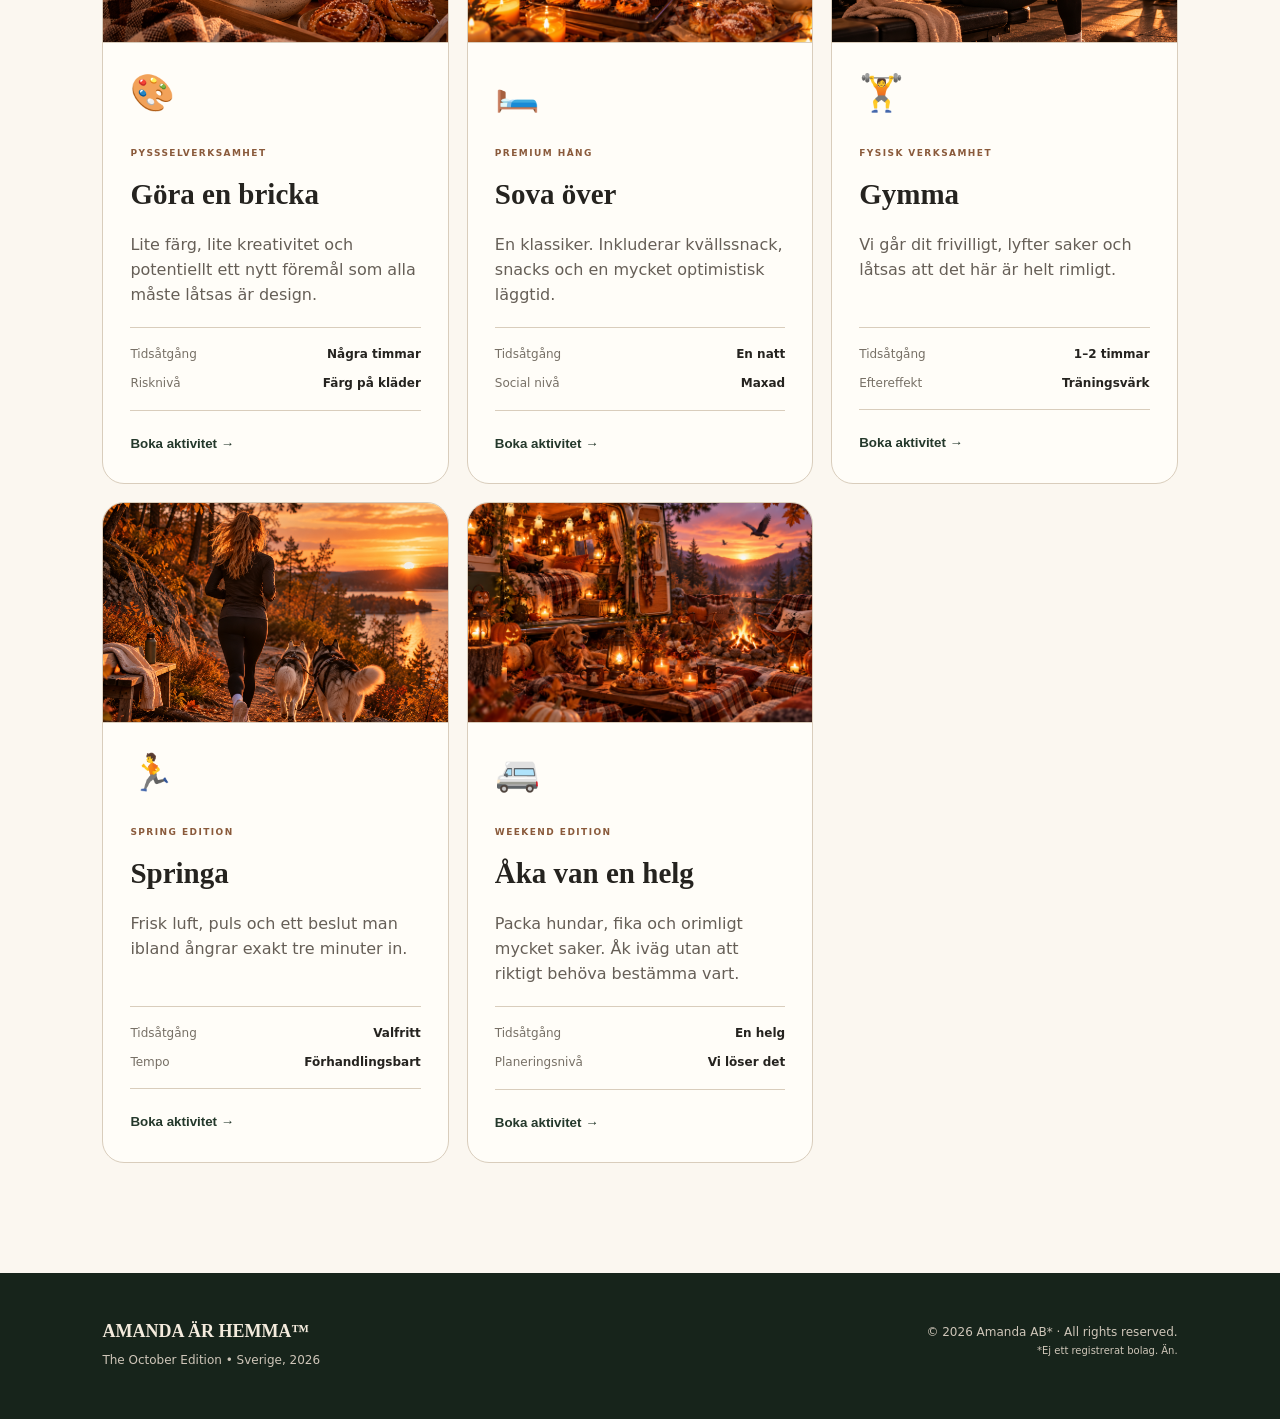
==== commit bcc58f76: "Add mobile menu to aktiviteter.html" ====
--- a/aktiviteter.html
+++ b/aktiviteter.html
@@ -1 +1 @@
-<!doctype html><html lang="sv"><head><meta charset="utf-8"><meta name="viewport" content="width=device-width,initial-scale=1"><meta name="theme-color" content="#24382b"><title>Aktiviteter — Amanda är hemma™</title><link rel="stylesheet" href="style.css"></head><body class="page-akt"><div class="ticker"><span>BREAKING NEWS</span> Amanda befinner sig i Sverige • Oktober 2026 • Begränsad upplaga 🍂</div><header class="site-header"><a class="logo" href="index.html">AMANDA ÄR HEMMA<span>™</span></a><nav aria-label="Huvudmeny"><a href="index.html">Hem</a><a href="aktiviteter.html" class="active">Aktiviteter</a><a href="resa.html">Reseschema ✈️</a><a href="onskelista.html">Önskelistan</a><a href="hundar.html">Dagens hundar 🐺</a></nav></header><main><section class="page-hero activities-hero"><p class="eyebrow">THE AMANDA EXPERIENCE™</p><h1>Vad ska vi<br><em>hitta på?</em></h1><p>Oktoberutbudet är handplockat, mycket exklusivt och i vissa fall helt orimligt tidskrävande.</p></section><section class="content-shell"><div class="cards"><article class="activity-card"><img class="activity-image" src="images/activities/sso.png" alt="Magisk Halloweeninspirerad hästscen"><div class="icon">🐴</div><span class="tag">DIGITALT KULTURARV</span><h3>Spela SSO</h3><p>“Bara en liten stund” är en juridiskt tveksam formulering.</p><dl><div><dt>Beräknad tid</dt><dd>6 timmar</dd></div><div><dt>Risknivå</dt><dd>En quest till</dd></div></dl><button class="book" data-activity="SSO-session">Boka aktivitet →</button></article><article class="activity-card"><img class="activity-image" src="images/activities/baka_bullar.png" alt="Mysigt Halloweenkök med bullar och cupcakes"><div class="icon">🥐</div><span class="tag">HÖSTKLASSIKER</span><h3>Baka bullar</h3><p>90 % degätande. 10 % faktisk bakning. Kanel är obligatoriskt.</p><dl><div><dt>Svårighetsgrad</dt><dd>Lagom</dd></div><div><dt>Resultat</dt><dd>Förhoppningsvis fika</dd></div></dl><button class="book" data-activity="bullbak">Boka aktivitet →</button></article><article class="activity-card"><img class="activity-image" src="images/activities/promenad.png" alt="Höstpromenad med två huskies"><div class="icon">🐺</div><span class="tag">UTOMHUSPAKETET</span><h3>Hundpromenad</h3><p>Femstjärnig naturupplevelse. Hundarnas lydnad recenseras separat.</p><dl><div><dt>Natur</dt><dd>★★★★★</dd></div><div><dt>Lydnad</dt><dd>★☆☆☆☆</dd></div></dl><button class="book" data-activity="hundpromenad">Boka aktivitet →</button></article><article class="activity-card"><img class="activity-image" src="images/activities/bricka.png" alt="Mysig höstig bricka med fika och ljus"><div class="icon">🎨</div><span class="tag">PYSSSELVERKSAMHET</span><h3>Göra en bricka</h3><p>Lite färg, lite kreativitet och potentiellt ett nytt föremål som alla måste låtsas är design.</p><dl><div><dt>Tidsåtgång</dt><dd>Några timmar</dd></div><div><dt>Risknivå</dt><dd>Färg på kläder</dd></div></dl><button class="book" data-activity="göra en bricka">Boka aktivitet →</button></article><article class="activity-card"><img class="activity-image" src="images/activities/sova_over.png" alt="Mysig Halloweenkväll med vänner"><div class="icon">🛏️</div><span class="tag">PREMIUM HÄNG</span><h3>Sova över</h3><p>En klassiker. Inkluderar kvällssnack, snacks och en mycket optimistisk läggtid.</p><dl><div><dt>Tidsåtgång</dt><dd>En natt</dd></div><div><dt>Social nivå</dt><dd>Maxad</dd></div></dl><button class="book" data-activity="sova över">Boka aktivitet →</button></article><article class="activity-card"><img class="activity-image" src="images/activities/gymma.png" alt="Gymträning i varm höstig kvällssol"><div class="icon">🏋️</div><span class="tag">FYSISK VERKSAMHET</span><h3>Gymma</h3><p>Vi går dit frivilligt, lyfter saker och låtsas att det här är helt rimligt.</p><dl><div><dt>Tidsåtgång</dt><dd>1–2 timmar</dd></div><div><dt>Eftereffekt</dt><dd>Träningsvärk</dd></div></dl><button class="book" data-activity="gymma">Boka aktivitet →</button></article><article class="activity-card"><img class="activity-image" src="images/activities/springa.png" alt="Höstlöpning med två huskies i solnedgång"><div class="icon">🏃</div><span class="tag">SPRING EDITION</span><h3>Springa</h3><p>Frisk luft, puls och ett beslut man ibland ångrar exakt tre minuter in.</p><dl><div><dt>Tidsåtgång</dt><dd>Valfritt</dd></div><div><dt>Tempo</dt><dd>Förhandlingsbart</dd></div></dl><button class="book" data-activity="springa">Boka aktivitet →</button></article><article class="activity-card"><img class="activity-image" src="images/activities/van.png" alt="Mysig höstig vanlife-helg"><div class="icon">🚐</div><span class="tag">WEEKEND EDITION</span><h3>Åka van en helg</h3><p>Packa hundar, fika och orimligt mycket saker. Åk iväg utan att riktigt behöva bestämma vart.</p><dl><div><dt>Tidsåtgång</dt><dd>En helg</dd></div><div><dt>Planeringsnivå</dt><dd>Vi löser det</dd></div></dl><button class="book" data-activity="åka van en helg">Boka aktivitet →</button></article></div></section></main><footer><div><strong>AMANDA ÄR HEMMA™</strong><p>The October Edition • Sverige, 2026</p></div><p>© 2026 Amanda AB* · All rights reserved.<br><small>*Ej ett registrerat bolag. Än.</small></p></footer><div class="modal" id="modal" aria-hidden="true"><div class="modal-card"><button class="close" aria-label="Stäng">×</button><span class="stamp">FÖRFRÅGAN</span><h2>Bokningsförfrågan mottagen™</h2><p id="modalText"></p><p class="modal-note">Nästa steg: kontakta Amanda på valfritt sätt och hänvisa till denna mycket officiella webbplats.</p><button class="button primary close-button">Utmärkt</button></div></div><script src="script.js"></script></body></html>+<!doctype html><html lang="sv"><head><meta charset="utf-8"><meta name="viewport" content="width=device-width,initial-scale=1"><meta name="theme-color" content="#24382b"><title>Aktiviteter — Amanda är hemma™</title><link rel="stylesheet" href="style.css?v=mobile-20260927"></head><body class="page-akt"><div class="ticker"><span>BREAKING NEWS</span> Amanda befinner sig i Sverige • Oktober 2026 • Begränsad upplaga 🍂</div><header class="site-header"><a class="logo" href="index.html">AMANDA ÄR HEMMA<span>™</span></a><button class="menu-toggle" type="button" aria-label="Öppna meny" aria-expanded="false"><span></span><span></span><span></span></button><nav aria-label="Huvudmeny"><a href="index.html">Hem</a><a href="aktiviteter.html" class="active">Aktiviteter</a><a href="resa.html">Reseschema ✈️</a><a href="onskelista.html">Önskelistan</a><a href="hundar.html">Dagens hundar 🐺</a></nav></header><main><section class="page-hero activities-hero"><p class="eyebrow">THE AMANDA EXPERIENCE™</p><h1>Vad ska vi<br><em>hitta på?</em></h1><p>Oktoberutbudet är handplockat, mycket exklusivt och i vissa fall helt orimligt tidskrävande.</p></section><section class="content-shell"><div class="cards"><article class="activity-card"><img class="activity-image" src="images/activities/sso.png" alt="Magisk Halloweeninspirerad hästscen"><div class="icon">🐴</div><span class="tag">DIGITALT KULTURARV</span><h3>Spela SSO</h3><p>“Bara en liten stund” är en juridiskt tveksam formulering.</p><dl><div><dt>Beräknad tid</dt><dd>6 timmar</dd></div><div><dt>Risknivå</dt><dd>En quest till</dd></div></dl><button class="book" data-activity="SSO-session">Boka aktivitet →</button></article><article class="activity-card"><img class="activity-image" src="images/activities/baka_bullar.png" alt="Mysigt Halloweenkök med bullar och cupcakes"><div class="icon">🥐</div><span class="tag">HÖSTKLASSIKER</span><h3>Baka bullar</h3><p>90 % degätande. 10 % faktisk bakning. Kanel är obligatoriskt.</p><dl><div><dt>Svårighetsgrad</dt><dd>Lagom</dd></div><div><dt>Resultat</dt><dd>Förhoppningsvis fika</dd></div></dl><button class="book" data-activity="bullbak">Boka aktivitet →</button></article><article class="activity-card"><img class="activity-image" src="images/activities/promenad.png" alt="Höstpromenad med två huskies"><div class="icon">🐺</div><span class="tag">UTOMHUSPAKETET</span><h3>Hundpromenad</h3><p>Femstjärnig naturupplevelse. Hundarnas lydnad recenseras separat.</p><dl><div><dt>Natur</dt><dd>★★★★★</dd></div><div><dt>Lydnad</dt><dd>★☆☆☆☆</dd></div></dl><button class="book" data-activity="hundpromenad">Boka aktivitet →</button></article><article class="activity-card"><img class="activity-image" src="images/activities/bricka.png" alt="Mysig höstig bricka med fika och ljus"><div class="icon">🎨</div><span class="tag">PYSSSELVERKSAMHET</span><h3>Göra en bricka</h3><p>Lite färg, lite kreativitet och potentiellt ett nytt föremål som alla måste låtsas är design.</p><dl><div><dt>Tidsåtgång</dt><dd>Några timmar</dd></div><div><dt>Risknivå</dt><dd>Färg på kläder</dd></div></dl><button class="book" data-activity="göra en bricka">Boka aktivitet →</button></article><article class="activity-card"><img class="activity-image" src="images/activities/sova_over.png" alt="Mysig Halloweenkväll med vänner"><div class="icon">🛏️</div><span class="tag">PREMIUM HÄNG</span><h3>Sova över</h3><p>En klassiker. Inkluderar kvällssnack, snacks och en mycket optimistisk läggtid.</p><dl><div><dt>Tidsåtgång</dt><dd>En natt</dd></div><div><dt>Social nivå</dt><dd>Maxad</dd></div></dl><button class="book" data-activity="sova över">Boka aktivitet →</button></article><article class="activity-card"><img class="activity-image" src="images/activities/gymma.png" alt="Gymträning i varm höstig kvällssol"><div class="icon">🏋️</div><span class="tag">FYSISK VERKSAMHET</span><h3>Gymma</h3><p>Vi går dit frivilligt, lyfter saker och låtsas att det här är helt rimligt.</p><dl><div><dt>Tidsåtgång</dt><dd>1–2 timmar</dd></div><div><dt>Eftereffekt</dt><dd>Träningsvärk</dd></div></dl><button class="book" data-activity="gymma">Boka aktivitet →</button></article><article class="activity-card"><img class="activity-image" src="images/activities/springa.png" alt="Höstlöpning med två huskies i solnedgång"><div class="icon">🏃</div><span class="tag">SPRING EDITION</span><h3>Springa</h3><p>Frisk luft, puls och ett beslut man ibland ångrar exakt tre minuter in.</p><dl><div><dt>Tidsåtgång</dt><dd>Valfritt</dd></div><div><dt>Tempo</dt><dd>Förhandlingsbart</dd></div></dl><button class="book" data-activity="springa">Boka aktivitet →</button></article><article class="activity-card"><img class="activity-image" src="images/activities/van.png" alt="Mysig höstig vanlife-helg"><div class="icon">🚐</div><span class="tag">WEEKEND EDITION</span><h3>Åka van en helg</h3><p>Packa hundar, fika och orimligt mycket saker. Åk iväg utan att riktigt behöva bestämma vart.</p><dl><div><dt>Tidsåtgång</dt><dd>En helg</dd></div><div><dt>Planeringsnivå</dt><dd>Vi löser det</dd></div></dl><button class="book" data-activity="åka van en helg">Boka aktivitet →</button></article></div></section></main><footer><div><strong>AMANDA ÄR HEMMA™</strong><p>The October Edition • Sverige, 2026</p></div><p>© 2026 Amanda AB* · All rights reserved.<br><small>*Ej ett registrerat bolag. Än.</small></p></footer><div class="modal" id="modal" aria-hidden="true"><div class="modal-card"><button class="close" aria-label="Stäng">×</button><span class="stamp">FÖRFRÅGAN</span><h2>Bokningsförfrågan mottagen™</h2><p id="modalText"></p><p class="modal-note">Nästa steg: kontakta Amanda på valfritt sätt och hänvisa till denna mycket officiella webbplats.</p><button class="button primary close-button">Utmärkt</button></div></div><script src="script.js"></script></body></html>
--- a/style.css
+++ b/style.css
@@ -11,3 +11,9 @@
 @media(max-width:560px){.page-hero,.travel-cover,.dogs-cover{padding:65px 20px;min-height:420px}.page-hero h1,.travel-cover h1,.dogs-cover h1{font-size:57px}.journey,.booking-page,.catalog,.dog-report,.content-shell{padding:60px 20px}.journey-intro h2{font-size:42px}.timeline{margin-left:6px}.timeline article{padding-left:25px}.booking-ticket>div{padding:28px}.booking-ticket h2{font-size:37px}.dog-big{font-size:75px}}
 
 .activity-card{overflow:hidden}.activity-image{width:calc(100% + 54px);height:220px;object-fit:cover;display:block;margin:-27px -27px 22px;border-bottom:1px solid var(--line)}@media(max-width:560px){.activity-image{height:200px}}
+
+.travel-portrait{position:absolute;right:9vw;top:72px;width:min(22vw,280px);height:330px;border-radius:24px 24px 8px 8px;overflow:hidden;box-shadow:0 20px 40px rgba(0,0,0,.22);transform:rotate(1.2deg);border:1px solid rgba(255,255,255,.18)}.travel-portrait img{width:100%;height:100%;object-fit:cover;display:block}.page-resa .departure{z-index:2;background:rgba(36,56,43,.9);backdrop-filter:blur(8px);box-shadow:0 14px 35px rgba(0,0,0,.2);right:auto;left:58%;bottom:62px}@media(max-width:1050px){.travel-portrait{width:230px;height:280px;top:72px;right:24px}.page-resa .departure{left:52%;right:auto}}@media(max-width:850px){.travel-portrait{position:relative;right:auto;top:auto;width:min(65%,280px);height:330px;margin:34px 0 16px;transform:none}.page-resa .departure{position:relative;right:auto;bottom:auto;margin-top:0}}@media(max-width:560px){.travel-portrait{width:210px;height:255px;border-radius:20px}}
+
+.dog-photo-card{padding:16px;display:block;text-align:left}.dog-photo-card span{display:block;margin:2px 4px 12px}.dog-photo-card img{width:100%;height:380px;object-fit:cover;border-radius:18px;display:block}.dog-photo-card p{margin:12px 4px 2px;font-family:Georgia,serif;font-size:24px;color:var(--green)}@media(max-width:560px){.dog-photo-card img{height:320px}}
+
+.wish-hero{display:grid;grid-template-columns:minmax(0,1fr) minmax(280px,.72fr);gap:70px;align-items:center}.wish-copy>p:last-child{max-width:650px;font-size:19px;color:#eee5ef}.wish-portrait{justify-self:end;width:min(30vw,390px);aspect-ratio:1/1;border-radius:28px;overflow:hidden;box-shadow:0 28px 60px rgba(49,34,53,.28);border:1px solid rgba(255,255,255,.18);transform:rotate(1deg)}.wish-portrait img{width:100%;height:100%;object-fit:cover;display:block}@media(max-width:850px){.wish-hero{grid-template-columns:1fr;gap:35px}.wish-portrait{justify-self:start;width:min(70vw,360px);transform:none}}@media(max-width:560px){.wish-portrait{width:min(82vw,320px);border-radius:22px}}
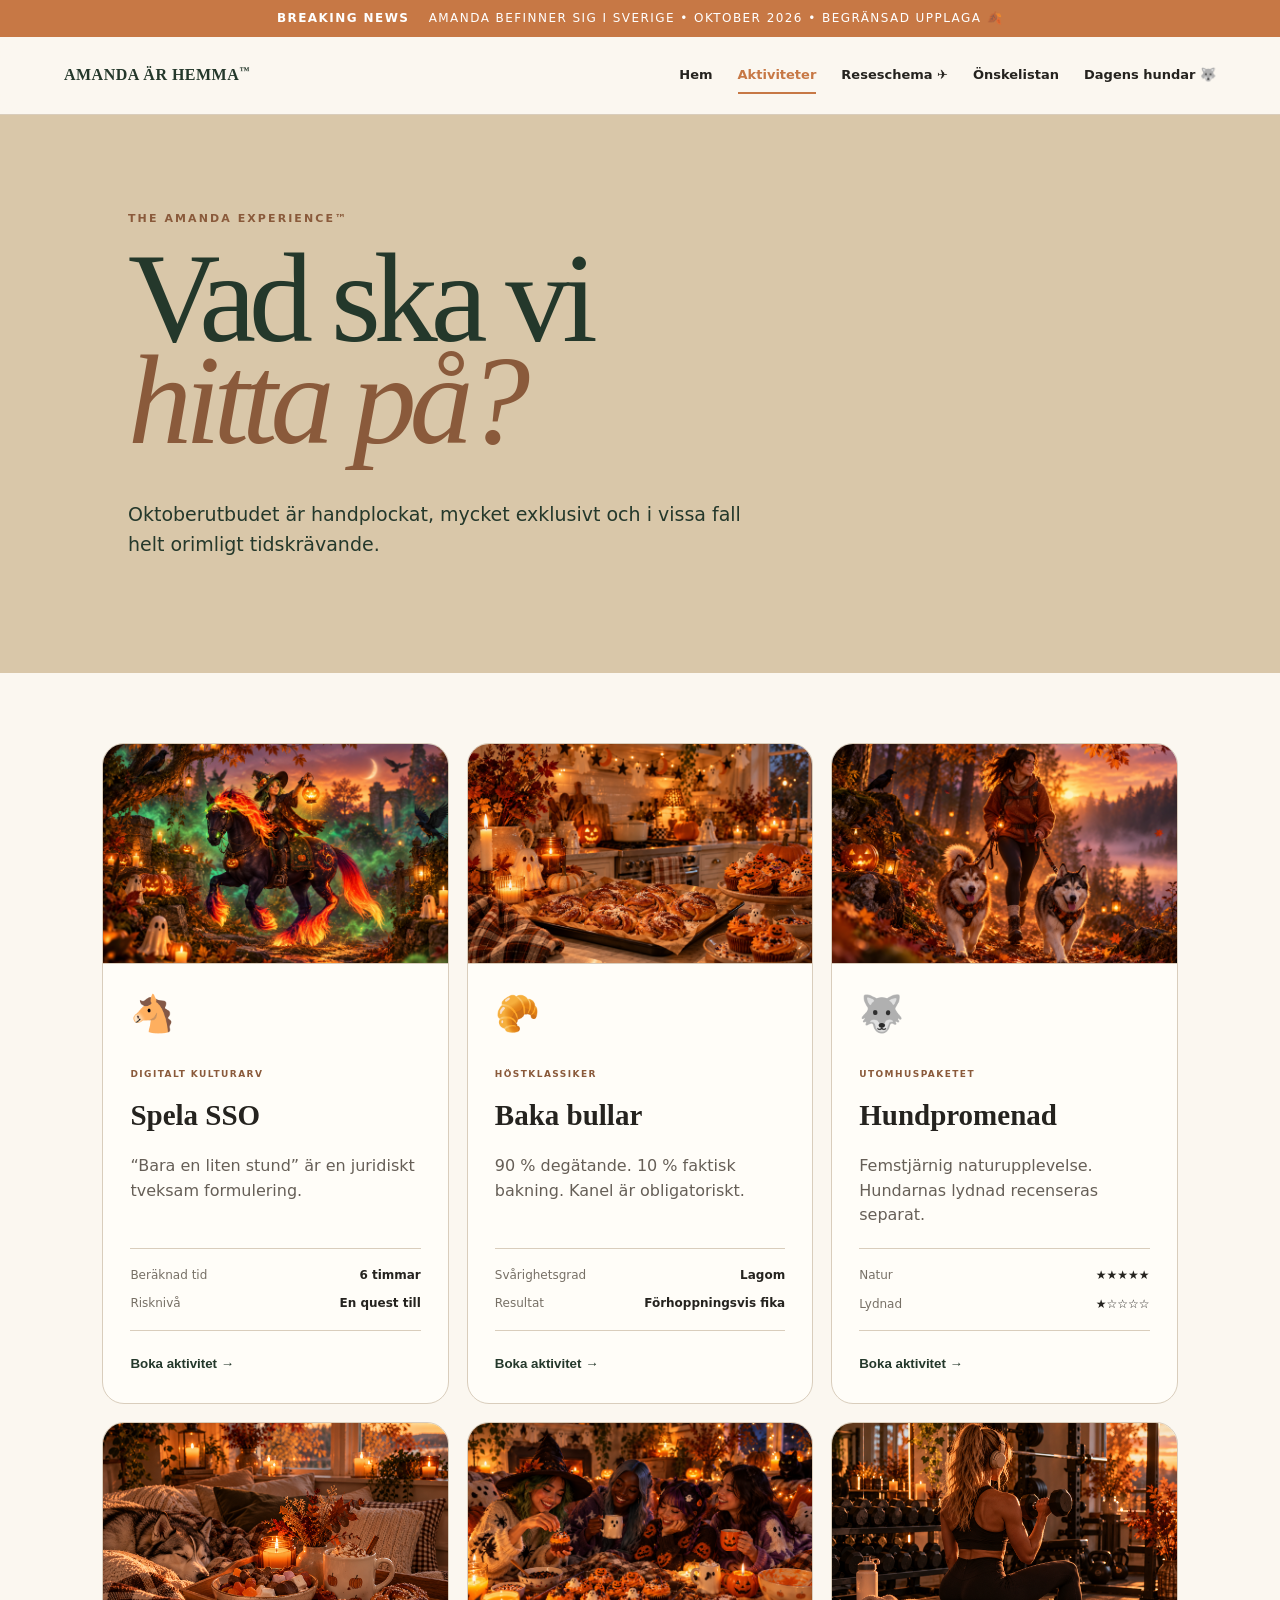
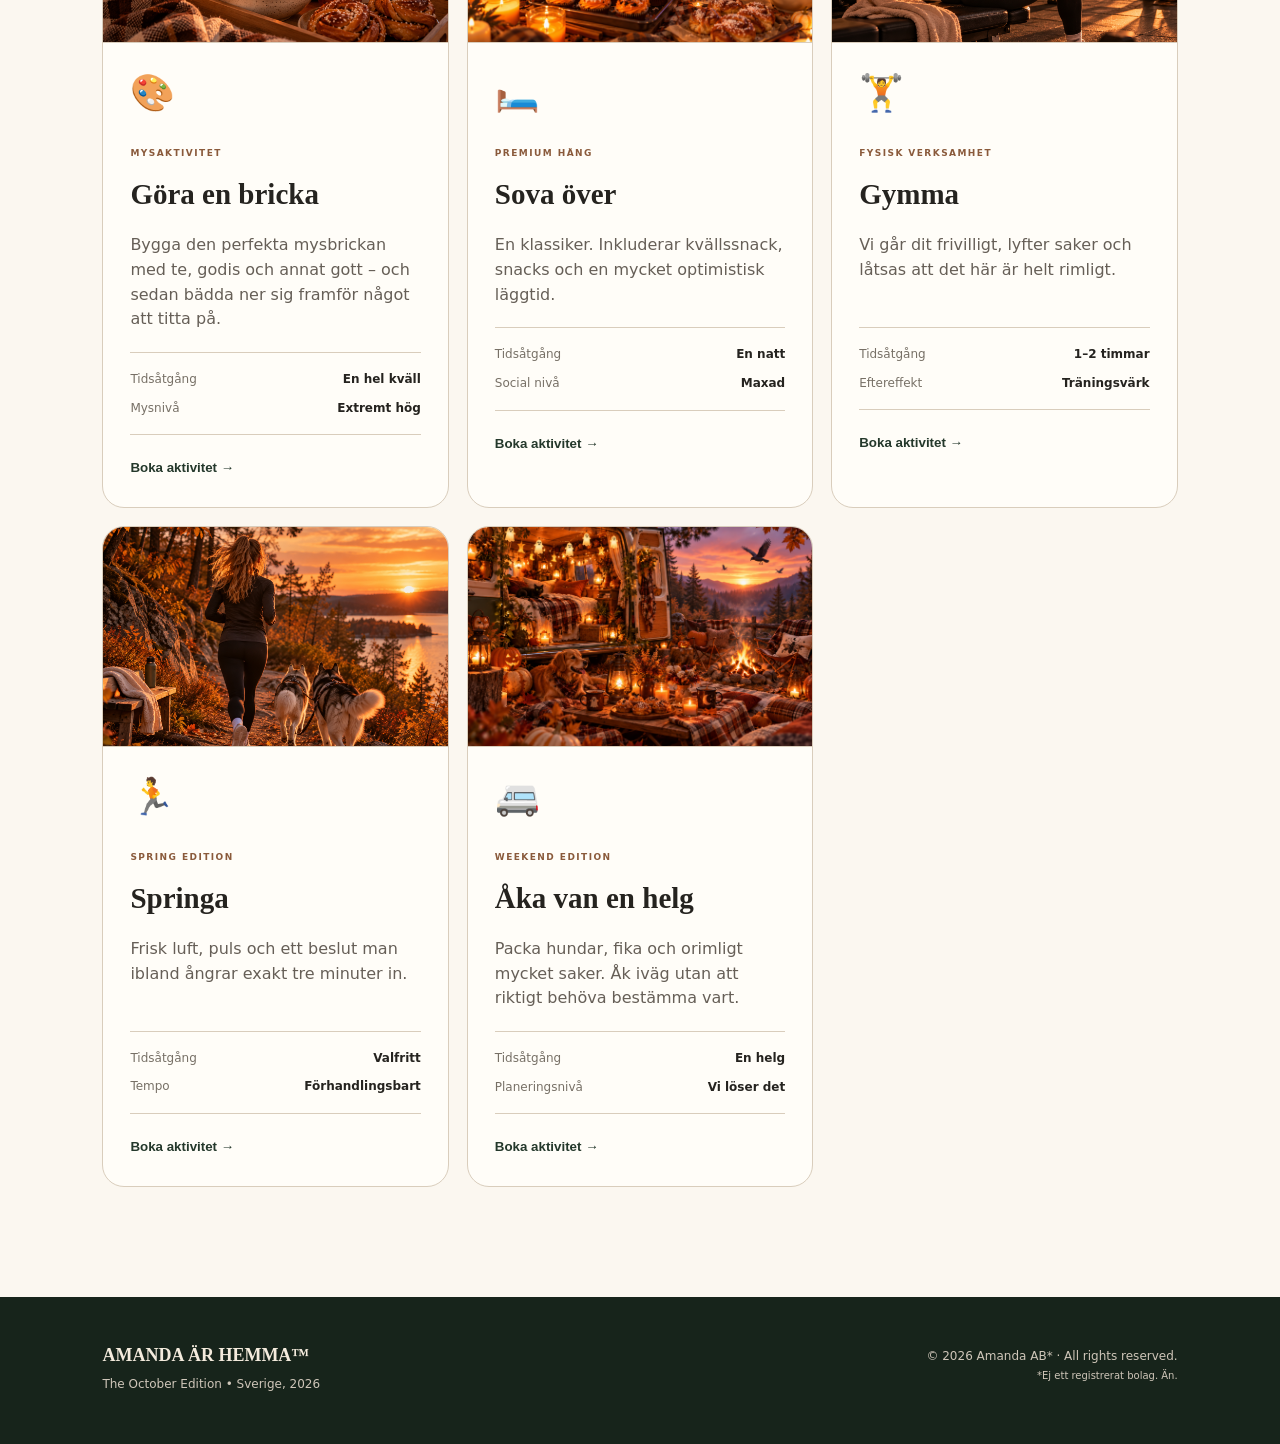
==== commit 42235511: "Fix tray activity description to mean cozy snack tray" ====
--- a/aktiviteter.html
+++ b/aktiviteter.html
@@ -1 +1 @@
-<!doctype html><html lang="sv"><head><meta charset="utf-8"><meta name="viewport" content="width=device-width,initial-scale=1"><meta name="theme-color" content="#24382b"><title>Aktiviteter — Amanda är hemma™</title><link rel="stylesheet" href="style.css?v=mobile-20260927"></head><body class="page-akt"><div class="ticker"><span>BREAKING NEWS</span> Amanda befinner sig i Sverige • Oktober 2026 • Begränsad upplaga 🍂</div><header class="site-header"><a class="logo" href="index.html">AMANDA ÄR HEMMA<span>™</span></a><button class="menu-toggle" type="button" aria-label="Öppna meny" aria-expanded="false"><span></span><span></span><span></span></button><nav aria-label="Huvudmeny"><a href="index.html">Hem</a><a href="aktiviteter.html" class="active">Aktiviteter</a><a href="resa.html">Reseschema ✈️</a><a href="onskelista.html">Önskelistan</a><a href="hundar.html">Dagens hundar 🐺</a></nav></header><main><section class="page-hero activities-hero"><p class="eyebrow">THE AMANDA EXPERIENCE™</p><h1>Vad ska vi<br><em>hitta på?</em></h1><p>Oktoberutbudet är handplockat, mycket exklusivt och i vissa fall helt orimligt tidskrävande.</p></section><section class="content-shell"><div class="cards"><article class="activity-card"><img class="activity-image" src="images/activities/sso.png" alt="Magisk Halloweeninspirerad hästscen"><div class="icon">🐴</div><span class="tag">DIGITALT KULTURARV</span><h3>Spela SSO</h3><p>“Bara en liten stund” är en juridiskt tveksam formulering.</p><dl><div><dt>Beräknad tid</dt><dd>6 timmar</dd></div><div><dt>Risknivå</dt><dd>En quest till</dd></div></dl><button class="book" data-activity="SSO-session">Boka aktivitet →</button></article><article class="activity-card"><img class="activity-image" src="images/activities/baka_bullar.png" alt="Mysigt Halloweenkök med bullar och cupcakes"><div class="icon">🥐</div><span class="tag">HÖSTKLASSIKER</span><h3>Baka bullar</h3><p>90 % degätande. 10 % faktisk bakning. Kanel är obligatoriskt.</p><dl><div><dt>Svårighetsgrad</dt><dd>Lagom</dd></div><div><dt>Resultat</dt><dd>Förhoppningsvis fika</dd></div></dl><button class="book" data-activity="bullbak">Boka aktivitet →</button></article><article class="activity-card"><img class="activity-image" src="images/activities/promenad.png" alt="Höstpromenad med två huskies"><div class="icon">🐺</div><span class="tag">UTOMHUSPAKETET</span><h3>Hundpromenad</h3><p>Femstjärnig naturupplevelse. Hundarnas lydnad recenseras separat.</p><dl><div><dt>Natur</dt><dd>★★★★★</dd></div><div><dt>Lydnad</dt><dd>★☆☆☆☆</dd></div></dl><button class="book" data-activity="hundpromenad">Boka aktivitet →</button></article><article class="activity-card"><img class="activity-image" src="images/activities/bricka.png" alt="Mysig höstig bricka med fika och ljus"><div class="icon">🎨</div><span class="tag">PYSSSELVERKSAMHET</span><h3>Göra en bricka</h3><p>Lite färg, lite kreativitet och potentiellt ett nytt föremål som alla måste låtsas är design.</p><dl><div><dt>Tidsåtgång</dt><dd>Några timmar</dd></div><div><dt>Risknivå</dt><dd>Färg på kläder</dd></div></dl><button class="book" data-activity="göra en bricka">Boka aktivitet →</button></article><article class="activity-card"><img class="activity-image" src="images/activities/sova_over.png" alt="Mysig Halloweenkväll med vänner"><div class="icon">🛏️</div><span class="tag">PREMIUM HÄNG</span><h3>Sova över</h3><p>En klassiker. Inkluderar kvällssnack, snacks och en mycket optimistisk läggtid.</p><dl><div><dt>Tidsåtgång</dt><dd>En natt</dd></div><div><dt>Social nivå</dt><dd>Maxad</dd></div></dl><button class="book" data-activity="sova över">Boka aktivitet →</button></article><article class="activity-card"><img class="activity-image" src="images/activities/gymma.png" alt="Gymträning i varm höstig kvällssol"><div class="icon">🏋️</div><span class="tag">FYSISK VERKSAMHET</span><h3>Gymma</h3><p>Vi går dit frivilligt, lyfter saker och låtsas att det här är helt rimligt.</p><dl><div><dt>Tidsåtgång</dt><dd>1–2 timmar</dd></div><div><dt>Eftereffekt</dt><dd>Träningsvärk</dd></div></dl><button class="book" data-activity="gymma">Boka aktivitet →</button></article><article class="activity-card"><img class="activity-image" src="images/activities/springa.png" alt="Höstlöpning med två huskies i solnedgång"><div class="icon">🏃</div><span class="tag">SPRING EDITION</span><h3>Springa</h3><p>Frisk luft, puls och ett beslut man ibland ångrar exakt tre minuter in.</p><dl><div><dt>Tidsåtgång</dt><dd>Valfritt</dd></div><div><dt>Tempo</dt><dd>Förhandlingsbart</dd></div></dl><button class="book" data-activity="springa">Boka aktivitet →</button></article><article class="activity-card"><img class="activity-image" src="images/activities/van.png" alt="Mysig höstig vanlife-helg"><div class="icon">🚐</div><span class="tag">WEEKEND EDITION</span><h3>Åka van en helg</h3><p>Packa hundar, fika och orimligt mycket saker. Åk iväg utan att riktigt behöva bestämma vart.</p><dl><div><dt>Tidsåtgång</dt><dd>En helg</dd></div><div><dt>Planeringsnivå</dt><dd>Vi löser det</dd></div></dl><button class="book" data-activity="åka van en helg">Boka aktivitet →</button></article></div></section></main><footer><div><strong>AMANDA ÄR HEMMA™</strong><p>The October Edition • Sverige, 2026</p></div><p>© 2026 Amanda AB* · All rights reserved.<br><small>*Ej ett registrerat bolag. Än.</small></p></footer><div class="modal" id="modal" aria-hidden="true"><div class="modal-card"><button class="close" aria-label="Stäng">×</button><span class="stamp">FÖRFRÅGAN</span><h2>Bokningsförfrågan mottagen™</h2><p id="modalText"></p><p class="modal-note">Nästa steg: kontakta Amanda på valfritt sätt och hänvisa till denna mycket officiella webbplats.</p><button class="button primary close-button">Utmärkt</button></div></div><script src="script.js"></script></body></html>+<!doctype html><html lang="sv"><head><meta charset="utf-8"><meta name="viewport" content="width=device-width,initial-scale=1"><meta name="theme-color" content="#24382b"><title>Aktiviteter — Amanda är hemma™</title><link rel="stylesheet" href="style.css?v=mobile-20260927"></head><body class="page-akt"><div class="ticker"><span>BREAKING NEWS</span> Amanda befinner sig i Sverige • Oktober 2026 • Begränsad upplaga 🍂</div><header class="site-header"><a class="logo" href="index.html">AMANDA ÄR HEMMA<span>™</span></a><button class="menu-toggle" type="button" aria-label="Öppna meny" aria-expanded="false"><span></span><span></span><span></span></button><nav aria-label="Huvudmeny"><a href="index.html">Hem</a><a href="aktiviteter.html" class="active">Aktiviteter</a><a href="resa.html">Reseschema ✈️</a><a href="onskelista.html">Önskelistan</a><a href="hundar.html">Dagens hundar 🐺</a></nav></header><main><section class="page-hero activities-hero"><p class="eyebrow">THE AMANDA EXPERIENCE™</p><h1>Vad ska vi<br><em>hitta på?</em></h1><p>Oktoberutbudet är handplockat, mycket exklusivt och i vissa fall helt orimligt tidskrävande.</p></section><section class="content-shell"><div class="cards"><article class="activity-card"><img class="activity-image" src="images/activities/sso.png" alt="Magisk Halloweeninspirerad hästscen"><div class="icon">🐴</div><span class="tag">DIGITALT KULTURARV</span><h3>Spela SSO</h3><p>“Bara en liten stund” är en juridiskt tveksam formulering.</p><dl><div><dt>Beräknad tid</dt><dd>6 timmar</dd></div><div><dt>Risknivå</dt><dd>En quest till</dd></div></dl><button class="book" data-activity="SSO-session">Boka aktivitet →</button></article><article class="activity-card"><img class="activity-image" src="images/activities/baka_bullar.png" alt="Mysigt Halloweenkök med bullar och cupcakes"><div class="icon">🥐</div><span class="tag">HÖSTKLASSIKER</span><h3>Baka bullar</h3><p>90 % degätande. 10 % faktisk bakning. Kanel är obligatoriskt.</p><dl><div><dt>Svårighetsgrad</dt><dd>Lagom</dd></div><div><dt>Resultat</dt><dd>Förhoppningsvis fika</dd></div></dl><button class="book" data-activity="bullbak">Boka aktivitet →</button></article><article class="activity-card"><img class="activity-image" src="images/activities/promenad.png" alt="Höstpromenad med två huskies"><div class="icon">🐺</div><span class="tag">UTOMHUSPAKETET</span><h3>Hundpromenad</h3><p>Femstjärnig naturupplevelse. Hundarnas lydnad recenseras separat.</p><dl><div><dt>Natur</dt><dd>★★★★★</dd></div><div><dt>Lydnad</dt><dd>★☆☆☆☆</dd></div></dl><button class="book" data-activity="hundpromenad">Boka aktivitet →</button></article><article class="activity-card"><img class="activity-image" src="images/activities/bricka.png" alt="Mysig höstig bricka med fika och ljus"><div class="icon">🎨</div><span class="tag">MYSAKTIVITET</span><h3>Göra en bricka</h3><p>Bygga den perfekta mysbrickan med te, godis och annat gott – och sedan bädda ner sig framför något att titta på.</p><dl><div><dt>Tidsåtgång</dt><dd>En hel kväll</dd></div><div><dt>Mysnivå</dt><dd>Extremt hög</dd></div></dl><button class="book" data-activity="göra en bricka">Boka aktivitet →</button></article><article class="activity-card"><img class="activity-image" src="images/activities/sova_over.png" alt="Mysig Halloweenkväll med vänner"><div class="icon">🛏️</div><span class="tag">PREMIUM HÄNG</span><h3>Sova över</h3><p>En klassiker. Inkluderar kvällssnack, snacks och en mycket optimistisk läggtid.</p><dl><div><dt>Tidsåtgång</dt><dd>En natt</dd></div><div><dt>Social nivå</dt><dd>Maxad</dd></div></dl><button class="book" data-activity="sova över">Boka aktivitet →</button></article><article class="activity-card"><img class="activity-image" src="images/activities/gymma.png" alt="Gymträning i varm höstig kvällssol"><div class="icon">🏋️</div><span class="tag">FYSISK VERKSAMHET</span><h3>Gymma</h3><p>Vi går dit frivilligt, lyfter saker och låtsas att det här är helt rimligt.</p><dl><div><dt>Tidsåtgång</dt><dd>1–2 timmar</dd></div><div><dt>Eftereffekt</dt><dd>Träningsvärk</dd></div></dl><button class="book" data-activity="gymma">Boka aktivitet →</button></article><article class="activity-card"><img class="activity-image" src="images/activities/springa.png" alt="Höstlöpning med två huskies i solnedgång"><div class="icon">🏃</div><span class="tag">SPRING EDITION</span><h3>Springa</h3><p>Frisk luft, puls och ett beslut man ibland ångrar exakt tre minuter in.</p><dl><div><dt>Tidsåtgång</dt><dd>Valfritt</dd></div><div><dt>Tempo</dt><dd>Förhandlingsbart</dd></div></dl><button class="book" data-activity="springa">Boka aktivitet →</button></article><article class="activity-card"><img class="activity-image" src="images/activities/van.png" alt="Mysig höstig vanlife-helg"><div class="icon">🚐</div><span class="tag">WEEKEND EDITION</span><h3>Åka van en helg</h3><p>Packa hundar, fika och orimligt mycket saker. Åk iväg utan att riktigt behöva bestämma vart.</p><dl><div><dt>Tidsåtgång</dt><dd>En helg</dd></div><div><dt>Planeringsnivå</dt><dd>Vi löser det</dd></div></dl><button class="book" data-activity="åka van en helg">Boka aktivitet →</button></article></div></section></main><footer><div><strong>AMANDA ÄR HEMMA™</strong><p>The October Edition • Sverige, 2026</p></div><p>© 2026 Amanda AB* · All rights reserved.<br><small>*Ej ett registrerat bolag. Än.</small></p></footer><div class="modal" id="modal" aria-hidden="true"><div class="modal-card"><button class="close" aria-label="Stäng">×</button><span class="stamp">FÖRFRÅGAN</span><h2>Bokningsförfrågan mottagen™</h2><p id="modalText"></p><p class="modal-note">Nästa steg: kontakta Amanda på valfritt sätt och hänvisa till denna mycket officiella webbplats.</p><button class="button primary close-button">Utmärkt</button></div></div><script src="script.js"></script></body></html>
--- a/style.css
+++ b/style.css
@@ -17,3 +17,86 @@
 .dog-photo-card{padding:16px;display:block;text-align:left}.dog-photo-card span{display:block;margin:2px 4px 12px}.dog-photo-card img{width:100%;height:380px;object-fit:cover;border-radius:18px;display:block}.dog-photo-card p{margin:12px 4px 2px;font-family:Georgia,serif;font-size:24px;color:var(--green)}@media(max-width:560px){.dog-photo-card img{height:320px}}
 
 .wish-hero{display:grid;grid-template-columns:minmax(0,1fr) minmax(280px,.72fr);gap:70px;align-items:center}.wish-copy>p:last-child{max-width:650px;font-size:19px;color:#eee5ef}.wish-portrait{justify-self:end;width:min(30vw,390px);aspect-ratio:1/1;border-radius:28px;overflow:hidden;box-shadow:0 28px 60px rgba(49,34,53,.28);border:1px solid rgba(255,255,255,.18);transform:rotate(1deg)}.wish-portrait img{width:100%;height:100%;object-fit:cover;display:block}@media(max-width:850px){.wish-hero{grid-template-columns:1fr;gap:35px}.wish-portrait{justify-self:start;width:min(70vw,360px);transform:none}}@media(max-width:560px){.wish-portrait{width:min(82vw,320px);border-radius:22px}}
+
+/* Mobile navigation + responsive polish */
+.menu-toggle{display:none;width:44px;height:44px;border:1px solid var(--line);border-radius:12px;background:var(--white);align-items:center;justify-content:center;flex-direction:column;gap:5px;padding:0;cursor:pointer}
+.menu-toggle span{width:20px;height:2px;background:var(--green);display:block;transition:.2s}
+.menu-toggle.open span:nth-child(1){transform:translateY(7px) rotate(45deg)}
+.menu-toggle.open span:nth-child(2){opacity:0}
+.menu-toggle.open span:nth-child(3){transform:translateY(-7px) rotate(-45deg)}
+
+@media(max-width:760px){
+  body{overflow-x:hidden}
+  .ticker{padding:7px 12px;font-size:8px;line-height:1.35;letter-spacing:.08em}
+  .ticker span{display:block;margin:0 0 2px}
+  .site-header{height:64px;padding:0 16px;position:sticky;top:0;align-items:center;gap:12px}
+  .logo{font-size:13px;white-space:nowrap;z-index:32}
+  .menu-toggle{display:flex;margin-left:auto;z-index:32}
+  .site-header nav{display:none;position:absolute;left:0;right:0;top:64px;background:rgba(251,247,240,.98);border-bottom:1px solid var(--line);box-shadow:0 18px 30px rgba(39,31,22,.12);padding:10px 16px 18px;flex-direction:column;gap:0;z-index:31}
+  .site-header nav.open{display:flex}
+  .site-header nav a{font-size:15px;padding:13px 4px;border-bottom:1px solid rgba(217,205,188,.7)}
+  .site-header nav a:last-child{border-bottom:0}
+  .site-header nav a.active:after{display:none}
+  .site-header nav a.active{color:var(--rust)}
+  
+  .hero{grid-template-columns:1fr;min-height:auto;padding:56px 20px 52px;gap:34px}
+  .hero h1{font-size:clamp(54px,17vw,72px);line-height:.83;margin-bottom:24px}
+  .lead{font-size:17px;line-height:1.55}
+  .badges{margin:22px 0 24px}
+  .badges span{font-size:10px;padding:7px 10px}
+  .hero-actions{flex-direction:column;align-items:stretch}
+  .hero-actions .button{text-align:center;width:100%}
+  .countdown-card{width:100%;max-width:none;padding:22px;transform:none;border-radius:22px}
+  .status{font-size:22px;margin-bottom:20px}
+  .countdown strong{font-size:30px}
+  .home-intro{padding:58px 20px}
+  .home-intro h2{font-size:39px}
+  
+  .page-hero,.travel-cover,.dogs-cover{min-height:auto!important;padding:54px 20px!important}
+  .page-hero h1,.travel-cover h1,.dogs-cover h1{font-size:clamp(52px,17vw,70px)!important;line-height:.84!important;margin-bottom:24px}
+  .page-hero>p:last-child,.wish-copy>p:last-child,.dogs-cover>div>p:last-child{font-size:16px!important}
+  
+  .content-shell,.journey,.catalog,.dog-report{padding:52px 16px!important}
+  .cards,.wish-grid{grid-template-columns:1fr!important;gap:16px}
+  .activity-card{padding:22px;border-radius:19px}
+  .activity-image{width:calc(100% + 44px);margin:-22px -22px 18px;height:210px}
+  .activity-card h3{font-size:28px}
+  .activity-card dl div{font-size:12px}
+  
+  .travel-cover{display:block}
+  .travel-portrait{position:relative!important;right:auto!important;top:auto!important;width:58vw!important;max-width:230px!important;height:280px!important;margin:28px 0 18px!important;transform:none!important}
+  .page-resa .departure{position:relative!important;left:auto!important;right:auto!important;bottom:auto!important;min-width:0!important;width:100%;max-width:360px;margin:0!important;padding:20px 22px}
+  .departure strong{font-size:36px}
+  .journey-intro{margin-bottom:50px}
+  .journey-intro h2{font-size:40px}
+  .timeline{margin-left:6px}
+  .timeline article{grid-template-columns:1fr!important;gap:7px!important;padding:0 0 42px 24px!important}
+  .timeline h3{font-size:27px}
+  .timeline p{font-size:14px}
+  .travel-disclaimer{font-size:9px;line-height:1.6}
+  
+  .wish-hero{display:grid!important;grid-template-columns:1fr!important;gap:28px!important}
+  .wish-copy{min-width:0}
+  .wish-portrait{justify-self:start!important;width:min(78vw,300px)!important;aspect-ratio:1/1!important;transform:none!important;border-radius:22px!important}
+  .catalog-head{align-items:flex-start;gap:15px;flex-direction:column}
+  
+  .dogs-cover{grid-template-columns:1fr!important;gap:26px}
+  .dog-big{font-size:76px!important;text-align:left!important}
+  .dog-report{grid-template-columns:1fr!important;gap:35px!important}
+  .dog-photo-card{min-height:0!important;padding:12px}
+  .dog-photo-card img{height:auto!important;aspect-ratio:4/5;object-fit:cover}
+  .report-stats dl div{gap:18px}
+  .report-stats dd{text-align:right}
+  
+  footer{padding:35px 20px;gap:12px}
+  footer p{text-align:left}
+  .modal-card{width:100%;padding:28px 22px}
+  .modal-card h2{font-size:34px}
+}
+
+@media(max-width:380px){
+  .hero h1,.page-hero h1,.travel-cover h1,.dogs-cover h1{font-size:50px!important}
+  .logo{font-size:12px}
+  .countdown-card{padding:18px}
+  .countdown strong{font-size:27px}
+}
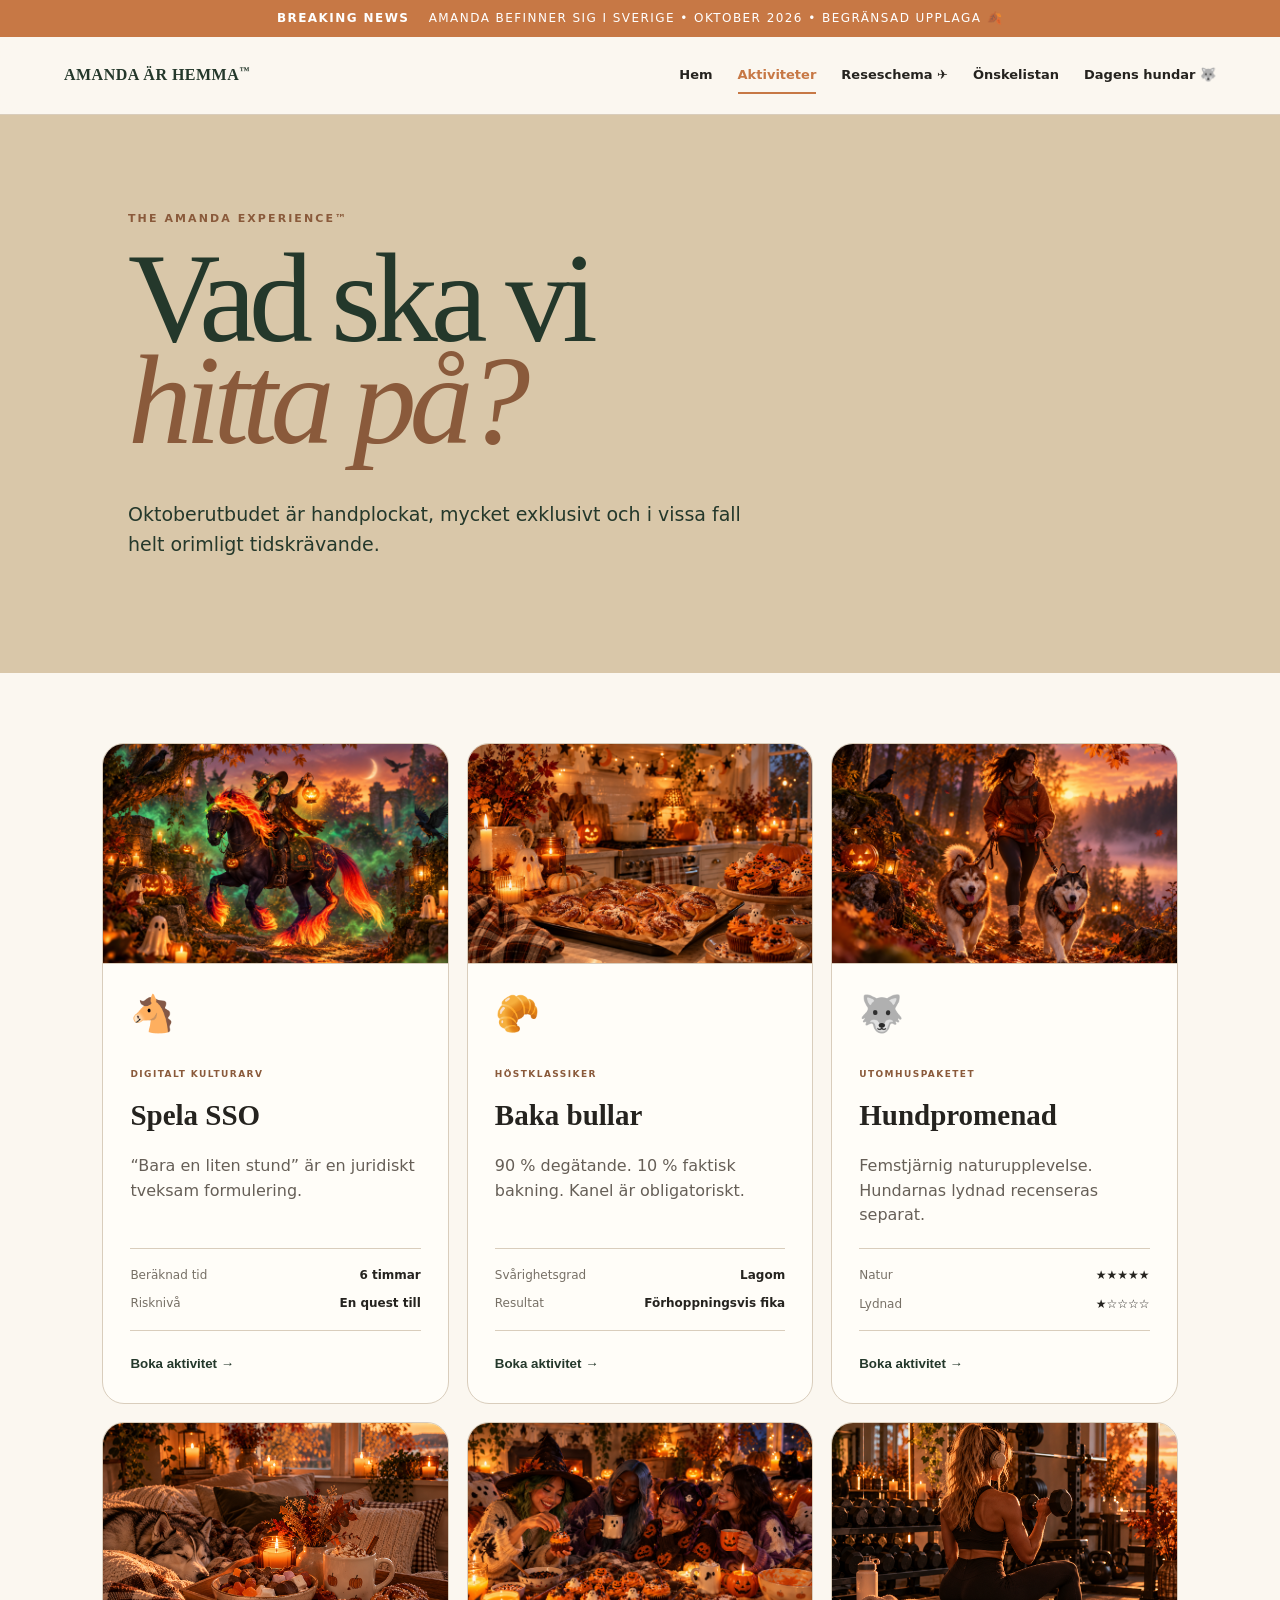
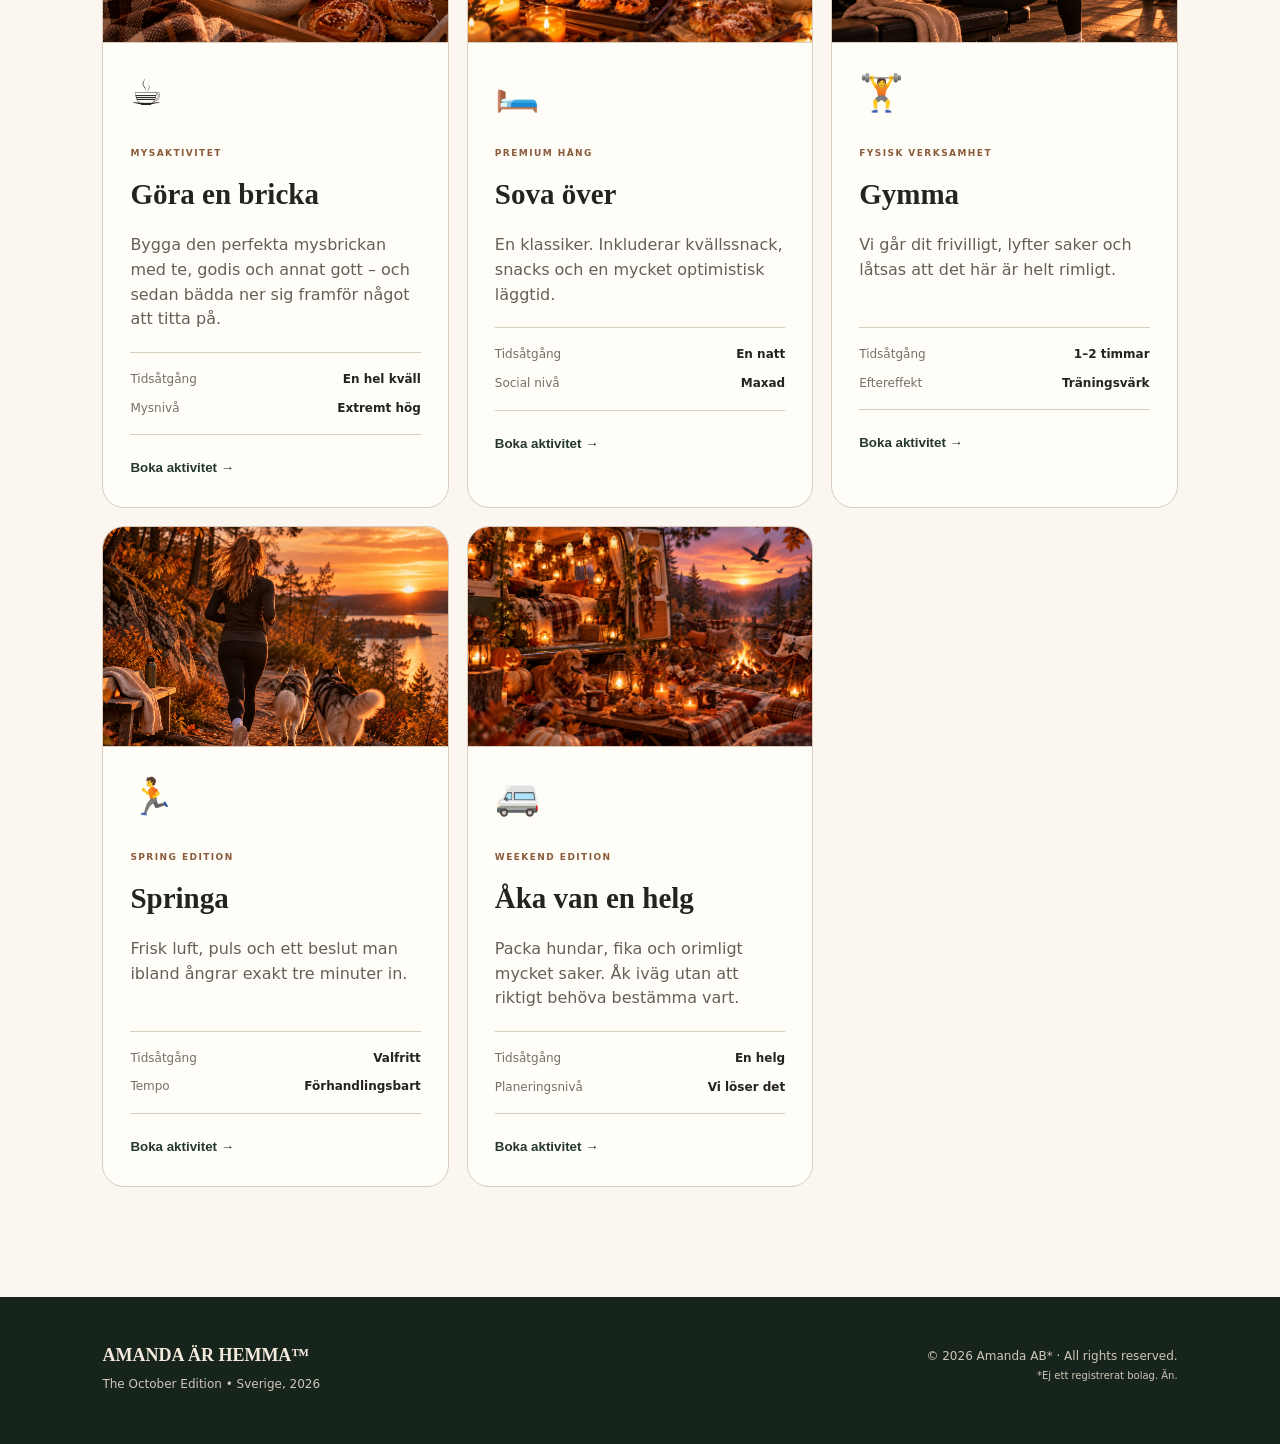
==== commit 29b7e71e: "Change tray activity icon to teacup" ====
--- a/aktiviteter.html
+++ b/aktiviteter.html
@@ -1 +1 @@
-<!doctype html><html lang="sv"><head><meta charset="utf-8"><meta name="viewport" content="width=device-width,initial-scale=1"><meta name="theme-color" content="#24382b"><title>Aktiviteter — Amanda är hemma™</title><link rel="stylesheet" href="style.css?v=mobile-20260927"></head><body class="page-akt"><div class="ticker"><span>BREAKING NEWS</span> Amanda befinner sig i Sverige • Oktober 2026 • Begränsad upplaga 🍂</div><header class="site-header"><a class="logo" href="index.html">AMANDA ÄR HEMMA<span>™</span></a><button class="menu-toggle" type="button" aria-label="Öppna meny" aria-expanded="false"><span></span><span></span><span></span></button><nav aria-label="Huvudmeny"><a href="index.html">Hem</a><a href="aktiviteter.html" class="active">Aktiviteter</a><a href="resa.html">Reseschema ✈️</a><a href="onskelista.html">Önskelistan</a><a href="hundar.html">Dagens hundar 🐺</a></nav></header><main><section class="page-hero activities-hero"><p class="eyebrow">THE AMANDA EXPERIENCE™</p><h1>Vad ska vi<br><em>hitta på?</em></h1><p>Oktoberutbudet är handplockat, mycket exklusivt och i vissa fall helt orimligt tidskrävande.</p></section><section class="content-shell"><div class="cards"><article class="activity-card"><img class="activity-image" src="images/activities/sso.png" alt="Magisk Halloweeninspirerad hästscen"><div class="icon">🐴</div><span class="tag">DIGITALT KULTURARV</span><h3>Spela SSO</h3><p>“Bara en liten stund” är en juridiskt tveksam formulering.</p><dl><div><dt>Beräknad tid</dt><dd>6 timmar</dd></div><div><dt>Risknivå</dt><dd>En quest till</dd></div></dl><button class="book" data-activity="SSO-session">Boka aktivitet →</button></article><article class="activity-card"><img class="activity-image" src="images/activities/baka_bullar.png" alt="Mysigt Halloweenkök med bullar och cupcakes"><div class="icon">🥐</div><span class="tag">HÖSTKLASSIKER</span><h3>Baka bullar</h3><p>90 % degätande. 10 % faktisk bakning. Kanel är obligatoriskt.</p><dl><div><dt>Svårighetsgrad</dt><dd>Lagom</dd></div><div><dt>Resultat</dt><dd>Förhoppningsvis fika</dd></div></dl><button class="book" data-activity="bullbak">Boka aktivitet →</button></article><article class="activity-card"><img class="activity-image" src="images/activities/promenad.png" alt="Höstpromenad med två huskies"><div class="icon">🐺</div><span class="tag">UTOMHUSPAKETET</span><h3>Hundpromenad</h3><p>Femstjärnig naturupplevelse. Hundarnas lydnad recenseras separat.</p><dl><div><dt>Natur</dt><dd>★★★★★</dd></div><div><dt>Lydnad</dt><dd>★☆☆☆☆</dd></div></dl><button class="book" data-activity="hundpromenad">Boka aktivitet →</button></article><article class="activity-card"><img class="activity-image" src="images/activities/bricka.png" alt="Mysig höstig bricka med fika och ljus"><div class="icon">🎨</div><span class="tag">MYSAKTIVITET</span><h3>Göra en bricka</h3><p>Bygga den perfekta mysbrickan med te, godis och annat gott – och sedan bädda ner sig framför något att titta på.</p><dl><div><dt>Tidsåtgång</dt><dd>En hel kväll</dd></div><div><dt>Mysnivå</dt><dd>Extremt hög</dd></div></dl><button class="book" data-activity="göra en bricka">Boka aktivitet →</button></article><article class="activity-card"><img class="activity-image" src="images/activities/sova_over.png" alt="Mysig Halloweenkväll med vänner"><div class="icon">🛏️</div><span class="tag">PREMIUM HÄNG</span><h3>Sova över</h3><p>En klassiker. Inkluderar kvällssnack, snacks och en mycket optimistisk läggtid.</p><dl><div><dt>Tidsåtgång</dt><dd>En natt</dd></div><div><dt>Social nivå</dt><dd>Maxad</dd></div></dl><button class="book" data-activity="sova över">Boka aktivitet →</button></article><article class="activity-card"><img class="activity-image" src="images/activities/gymma.png" alt="Gymträning i varm höstig kvällssol"><div class="icon">🏋️</div><span class="tag">FYSISK VERKSAMHET</span><h3>Gymma</h3><p>Vi går dit frivilligt, lyfter saker och låtsas att det här är helt rimligt.</p><dl><div><dt>Tidsåtgång</dt><dd>1–2 timmar</dd></div><div><dt>Eftereffekt</dt><dd>Träningsvärk</dd></div></dl><button class="book" data-activity="gymma">Boka aktivitet →</button></article><article class="activity-card"><img class="activity-image" src="images/activities/springa.png" alt="Höstlöpning med två huskies i solnedgång"><div class="icon">🏃</div><span class="tag">SPRING EDITION</span><h3>Springa</h3><p>Frisk luft, puls och ett beslut man ibland ångrar exakt tre minuter in.</p><dl><div><dt>Tidsåtgång</dt><dd>Valfritt</dd></div><div><dt>Tempo</dt><dd>Förhandlingsbart</dd></div></dl><button class="book" data-activity="springa">Boka aktivitet →</button></article><article class="activity-card"><img class="activity-image" src="images/activities/van.png" alt="Mysig höstig vanlife-helg"><div class="icon">🚐</div><span class="tag">WEEKEND EDITION</span><h3>Åka van en helg</h3><p>Packa hundar, fika och orimligt mycket saker. Åk iväg utan att riktigt behöva bestämma vart.</p><dl><div><dt>Tidsåtgång</dt><dd>En helg</dd></div><div><dt>Planeringsnivå</dt><dd>Vi löser det</dd></div></dl><button class="book" data-activity="åka van en helg">Boka aktivitet →</button></article></div></section></main><footer><div><strong>AMANDA ÄR HEMMA™</strong><p>The October Edition • Sverige, 2026</p></div><p>© 2026 Amanda AB* · All rights reserved.<br><small>*Ej ett registrerat bolag. Än.</small></p></footer><div class="modal" id="modal" aria-hidden="true"><div class="modal-card"><button class="close" aria-label="Stäng">×</button><span class="stamp">FÖRFRÅGAN</span><h2>Bokningsförfrågan mottagen™</h2><p id="modalText"></p><p class="modal-note">Nästa steg: kontakta Amanda på valfritt sätt och hänvisa till denna mycket officiella webbplats.</p><button class="button primary close-button">Utmärkt</button></div></div><script src="script.js"></script></body></html>+<!doctype html><html lang="sv"><head><meta charset="utf-8"><meta name="viewport" content="width=device-width,initial-scale=1"><meta name="theme-color" content="#24382b"><title>Aktiviteter — Amanda är hemma™</title><link rel="stylesheet" href="style.css?v=mobile-20260927"></head><body class="page-akt"><div class="ticker"><span>BREAKING NEWS</span> Amanda befinner sig i Sverige • Oktober 2026 • Begränsad upplaga 🍂</div><header class="site-header"><a class="logo" href="index.html">AMANDA ÄR HEMMA<span>™</span></a><button class="menu-toggle" type="button" aria-label="Öppna meny" aria-expanded="false"><span></span><span></span><span></span></button><nav aria-label="Huvudmeny"><a href="index.html">Hem</a><a href="aktiviteter.html" class="active">Aktiviteter</a><a href="resa.html">Reseschema ✈️</a><a href="onskelista.html">Önskelistan</a><a href="hundar.html">Dagens hundar 🐺</a></nav></header><main><section class="page-hero activities-hero"><p class="eyebrow">THE AMANDA EXPERIENCE™</p><h1>Vad ska vi<br><em>hitta på?</em></h1><p>Oktoberutbudet är handplockat, mycket exklusivt och i vissa fall helt orimligt tidskrävande.</p></section><section class="content-shell"><div class="cards"><article class="activity-card"><img class="activity-image" src="images/activities/sso.png" alt="Magisk Halloweeninspirerad hästscen"><div class="icon">🐴</div><span class="tag">DIGITALT KULTURARV</span><h3>Spela SSO</h3><p>“Bara en liten stund” är en juridiskt tveksam formulering.</p><dl><div><dt>Beräknad tid</dt><dd>6 timmar</dd></div><div><dt>Risknivå</dt><dd>En quest till</dd></div></dl><button class="book" data-activity="SSO-session">Boka aktivitet →</button></article><article class="activity-card"><img class="activity-image" src="images/activities/baka_bullar.png" alt="Mysigt Halloweenkök med bullar och cupcakes"><div class="icon">🥐</div><span class="tag">HÖSTKLASSIKER</span><h3>Baka bullar</h3><p>90 % degätande. 10 % faktisk bakning. Kanel är obligatoriskt.</p><dl><div><dt>Svårighetsgrad</dt><dd>Lagom</dd></div><div><dt>Resultat</dt><dd>Förhoppningsvis fika</dd></div></dl><button class="book" data-activity="bullbak">Boka aktivitet →</button></article><article class="activity-card"><img class="activity-image" src="images/activities/promenad.png" alt="Höstpromenad med två huskies"><div class="icon">🐺</div><span class="tag">UTOMHUSPAKETET</span><h3>Hundpromenad</h3><p>Femstjärnig naturupplevelse. Hundarnas lydnad recenseras separat.</p><dl><div><dt>Natur</dt><dd>★★★★★</dd></div><div><dt>Lydnad</dt><dd>★☆☆☆☆</dd></div></dl><button class="book" data-activity="hundpromenad">Boka aktivitet →</button></article><article class="activity-card"><img class="activity-image" src="images/activities/bricka.png" alt="Mysig höstig bricka med fika och ljus"><div class="icon">☕</div><span class="tag">MYSAKTIVITET</span><h3>Göra en bricka</h3><p>Bygga den perfekta mysbrickan med te, godis och annat gott – och sedan bädda ner sig framför något att titta på.</p><dl><div><dt>Tidsåtgång</dt><dd>En hel kväll</dd></div><div><dt>Mysnivå</dt><dd>Extremt hög</dd></div></dl><button class="book" data-activity="göra en bricka">Boka aktivitet →</button></article><article class="activity-card"><img class="activity-image" src="images/activities/sova_over.png" alt="Mysig Halloweenkväll med vänner"><div class="icon">🛏️</div><span class="tag">PREMIUM HÄNG</span><h3>Sova över</h3><p>En klassiker. Inkluderar kvällssnack, snacks och en mycket optimistisk läggtid.</p><dl><div><dt>Tidsåtgång</dt><dd>En natt</dd></div><div><dt>Social nivå</dt><dd>Maxad</dd></div></dl><button class="book" data-activity="sova över">Boka aktivitet →</button></article><article class="activity-card"><img class="activity-image" src="images/activities/gymma.png" alt="Gymträning i varm höstig kvällssol"><div class="icon">🏋️</div><span class="tag">FYSISK VERKSAMHET</span><h3>Gymma</h3><p>Vi går dit frivilligt, lyfter saker och låtsas att det här är helt rimligt.</p><dl><div><dt>Tidsåtgång</dt><dd>1–2 timmar</dd></div><div><dt>Eftereffekt</dt><dd>Träningsvärk</dd></div></dl><button class="book" data-activity="gymma">Boka aktivitet →</button></article><article class="activity-card"><img class="activity-image" src="images/activities/springa.png" alt="Höstlöpning med två huskies i solnedgång"><div class="icon">🏃</div><span class="tag">SPRING EDITION</span><h3>Springa</h3><p>Frisk luft, puls och ett beslut man ibland ångrar exakt tre minuter in.</p><dl><div><dt>Tidsåtgång</dt><dd>Valfritt</dd></div><div><dt>Tempo</dt><dd>Förhandlingsbart</dd></div></dl><button class="book" data-activity="springa">Boka aktivitet →</button></article><article class="activity-card"><img class="activity-image" src="images/activities/van.png" alt="Mysig höstig vanlife-helg"><div class="icon">🚐</div><span class="tag">WEEKEND EDITION</span><h3>Åka van en helg</h3><p>Packa hundar, fika och orimligt mycket saker. Åk iväg utan att riktigt behöva bestämma vart.</p><dl><div><dt>Tidsåtgång</dt><dd>En helg</dd></div><div><dt>Planeringsnivå</dt><dd>Vi löser det</dd></div></dl><button class="book" data-activity="åka van en helg">Boka aktivitet →</button></article></div></section></main><footer><div><strong>AMANDA ÄR HEMMA™</strong><p>The October Edition • Sverige, 2026</p></div><p>© 2026 Amanda AB* · All rights reserved.<br><small>*Ej ett registrerat bolag. Än.</small></p></footer><div class="modal" id="modal" aria-hidden="true"><div class="modal-card"><button class="close" aria-label="Stäng">×</button><span class="stamp">FÖRFRÅGAN</span><h2>Bokningsförfrågan mottagen™</h2><p id="modalText"></p><p class="modal-note">Nästa steg: kontakta Amanda på valfritt sätt och hänvisa till denna mycket officiella webbplats.</p><button class="button primary close-button">Utmärkt</button></div></div><script src="script.js"></script></body></html>
